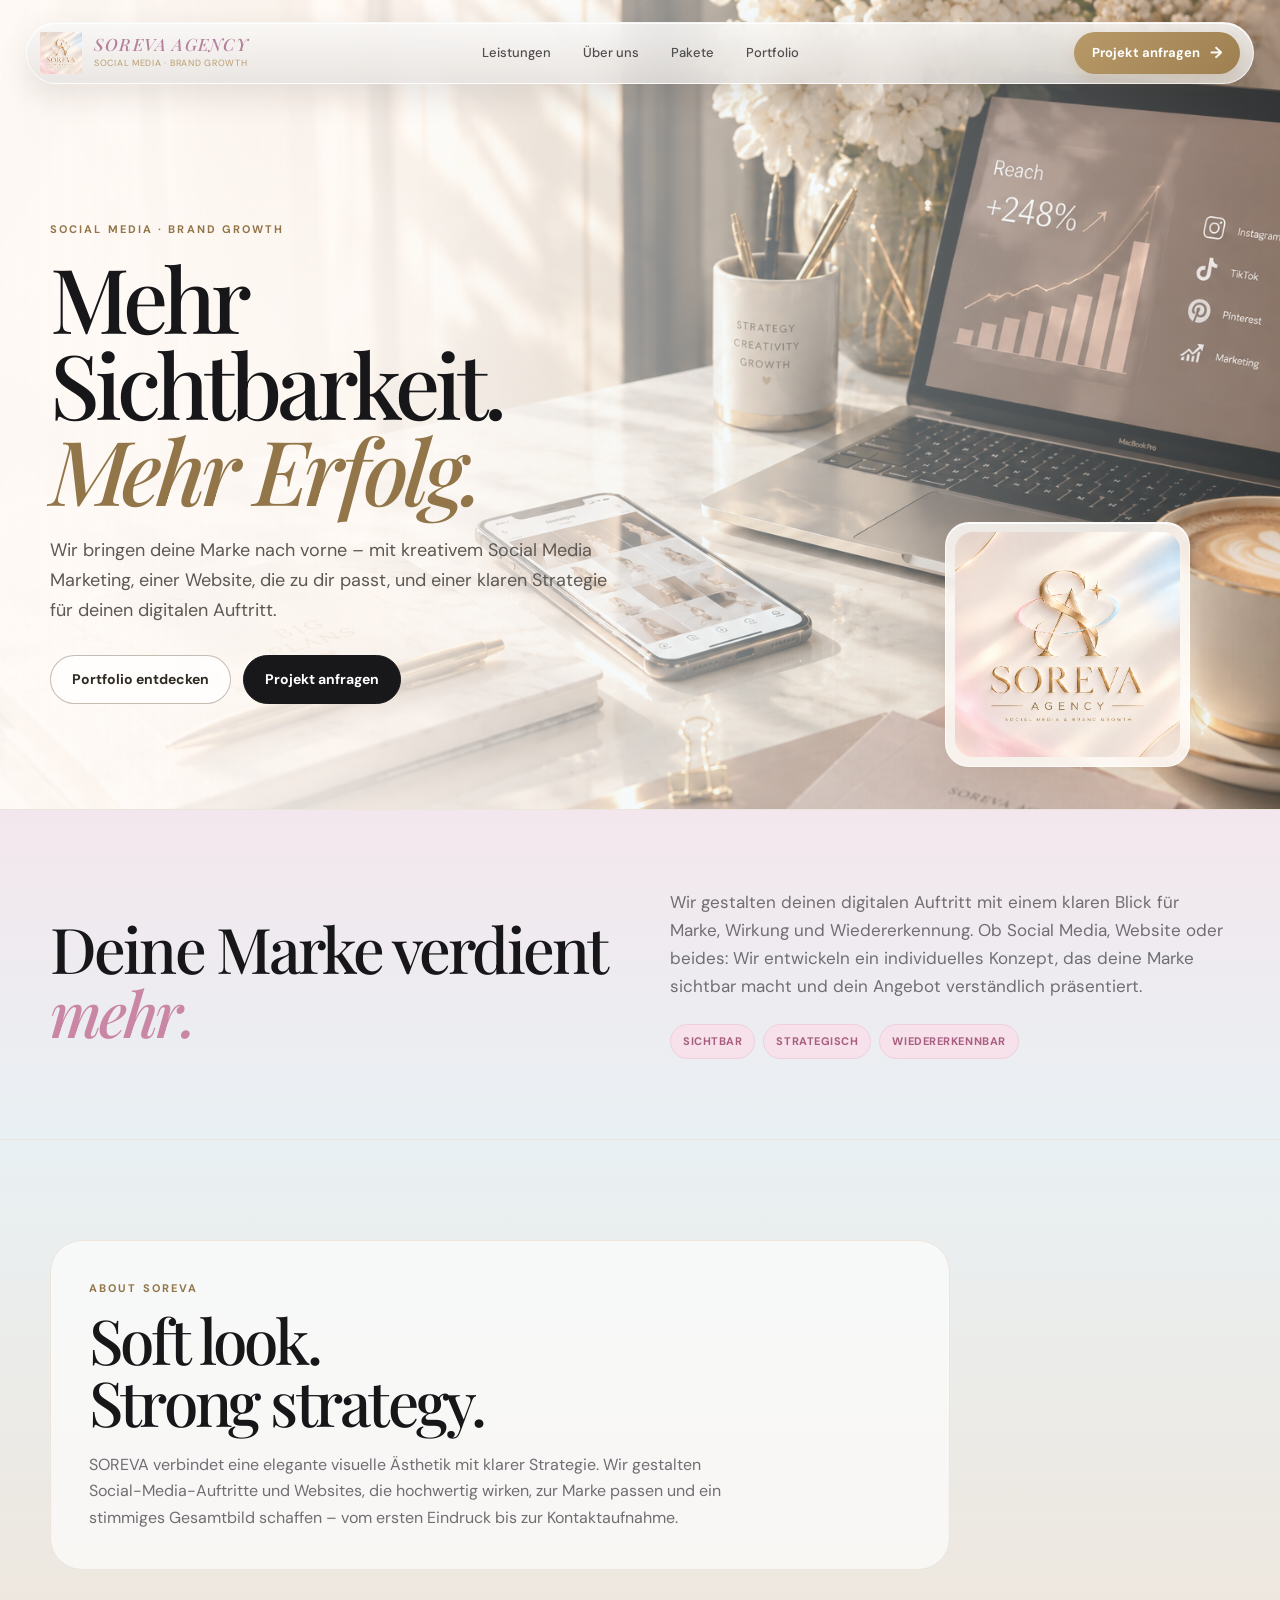
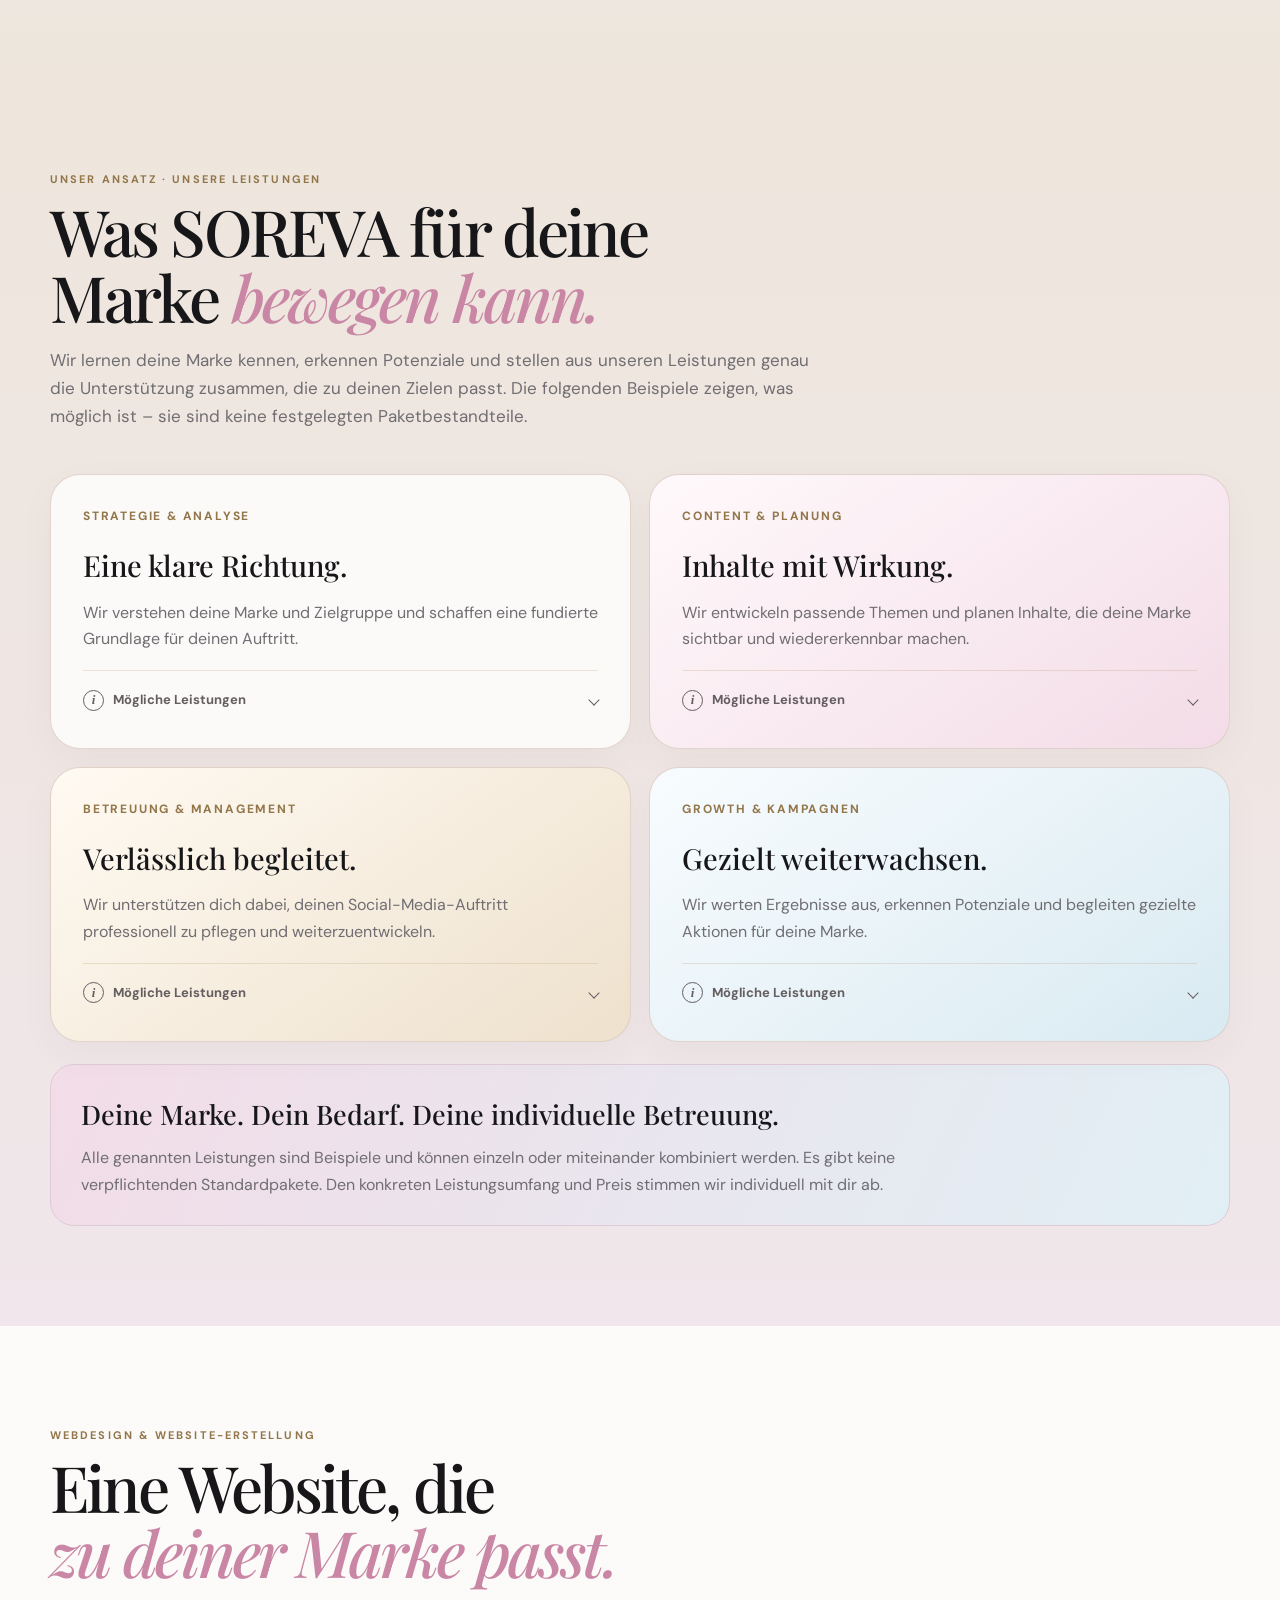
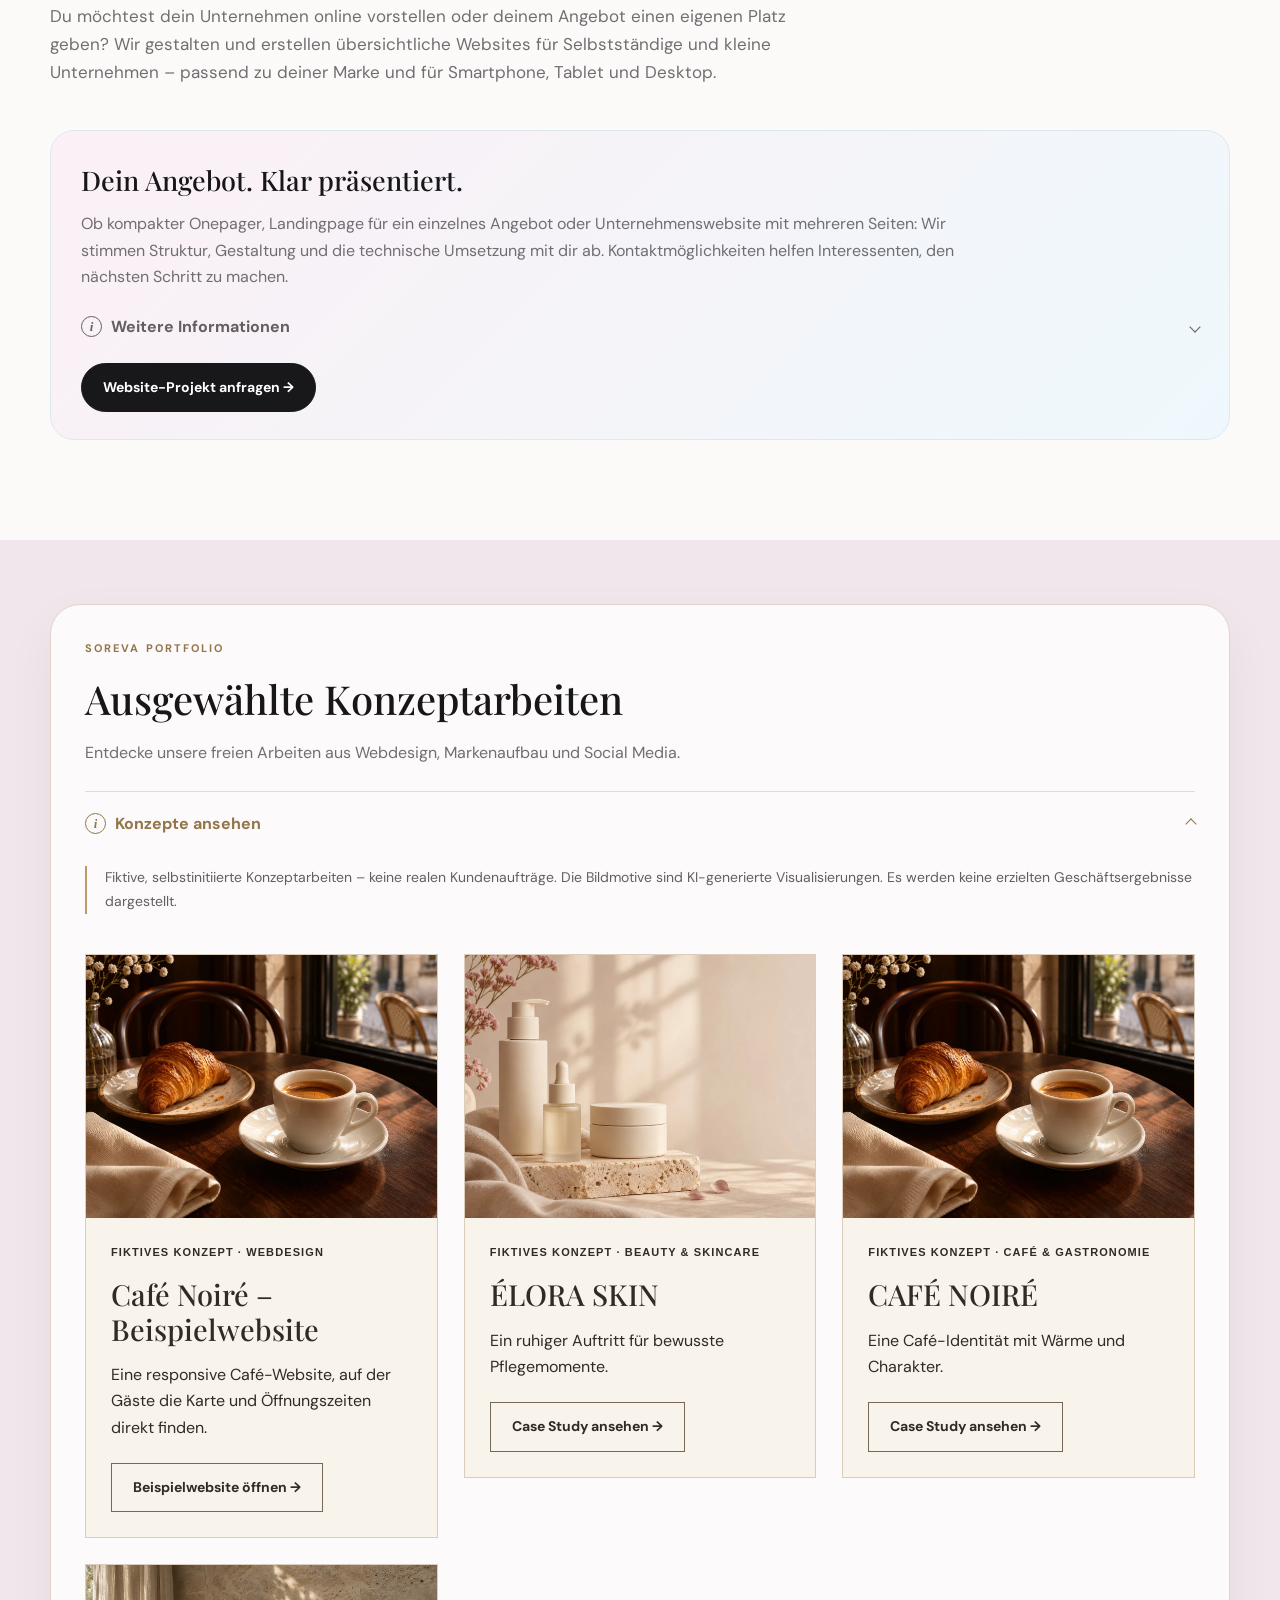
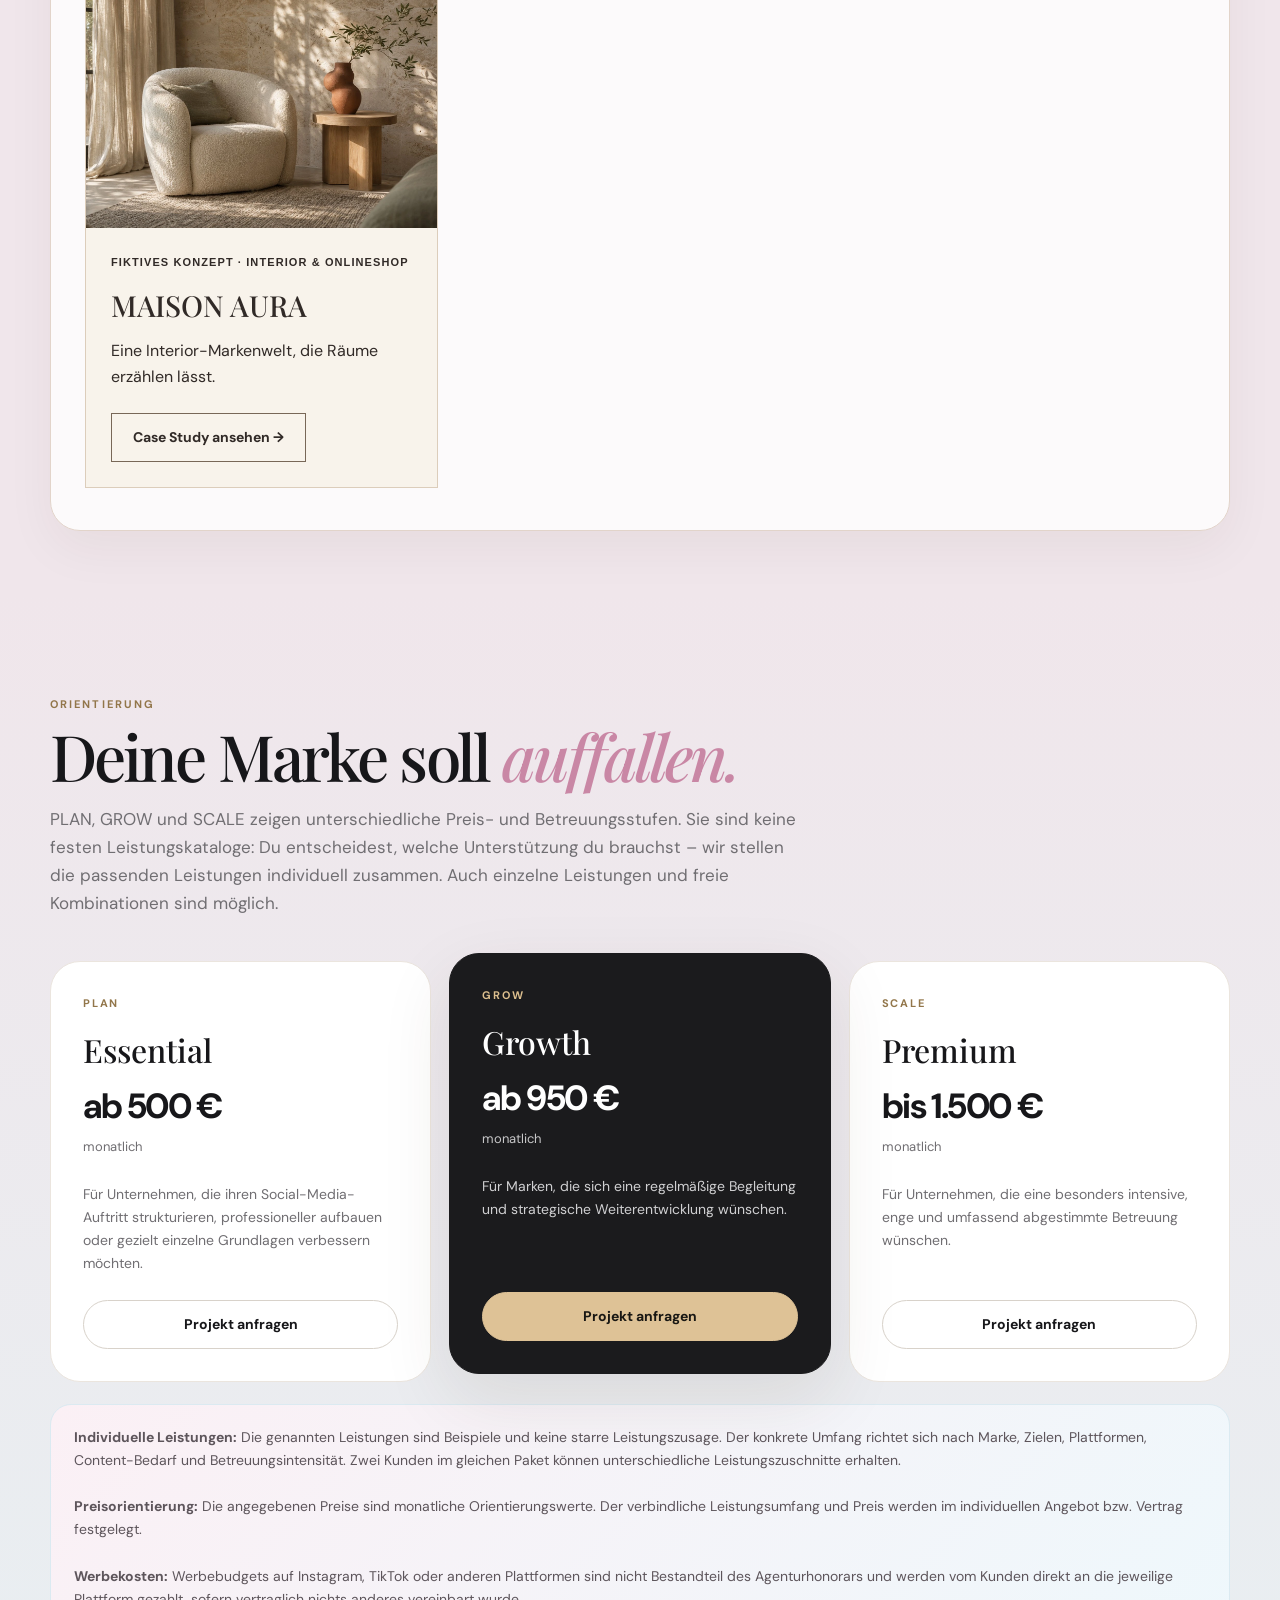
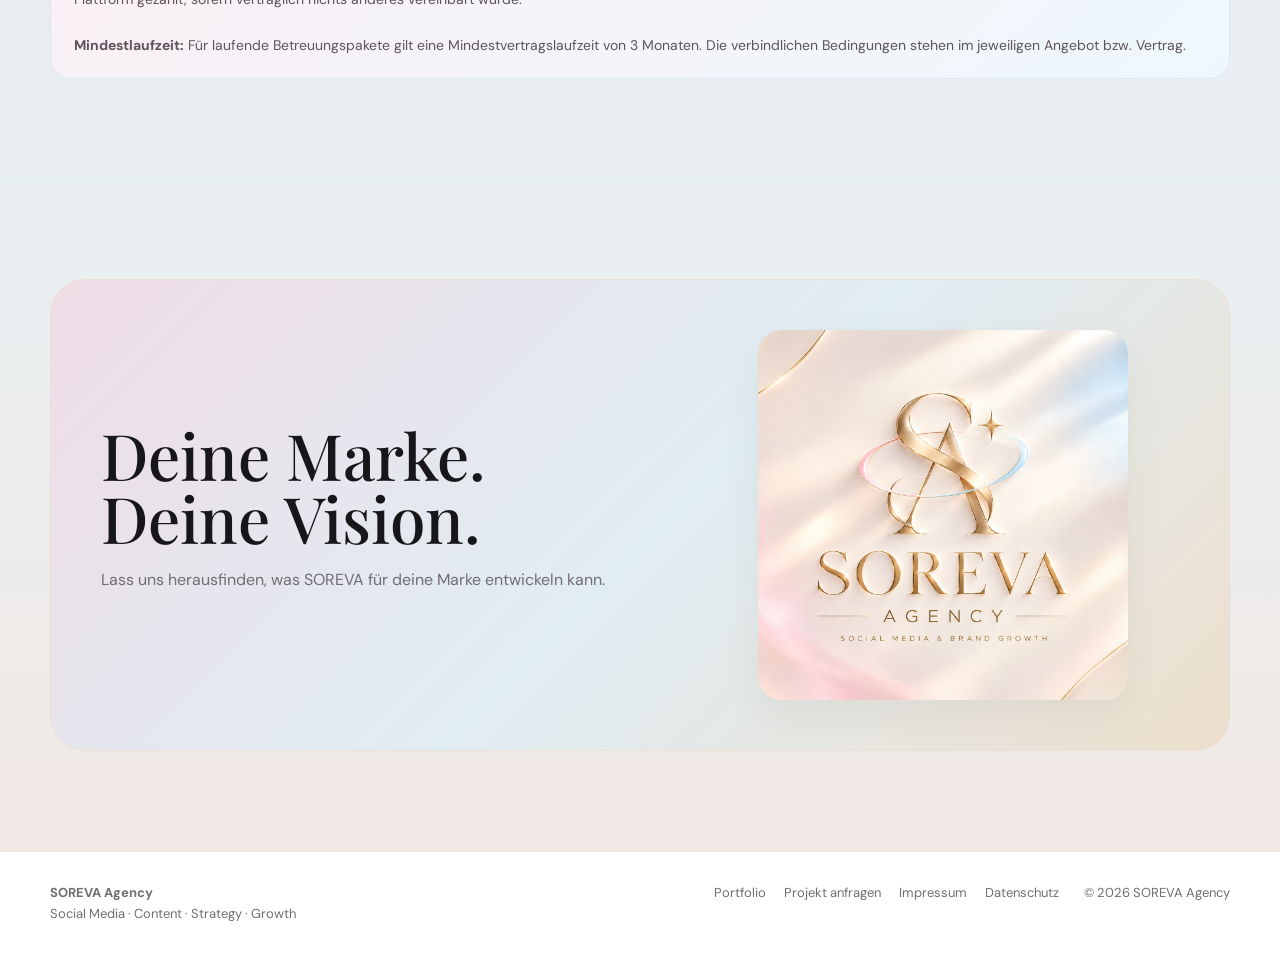
==== index.html @ 5422c232 "Webdesign-Beispiel im Soreva-Portfolio verlinken" ====
<!DOCTYPE html>
<html lang="de">
<head>
    <meta charset="UTF-8">
    <meta name="viewport" content="width=device-width, initial-scale=1.0">

    
<title>SOREVA Agency | Social Media & Webdesign</title>


    
<meta name="description" content="SOREVA Agency unterstützt dich mit Social Media Marketing, Markenaufbau und individuellen Websites. Frage dein Projekt unverbindlich an.">


    <link rel="preconnect" href="https://fonts.googleapis.com">
    <link rel="preconnect" href="https://fonts.gstatic.com" crossorigin>

    <link
        href="https://fonts.googleapis.com/css2?family=DM+Sans:wght@400;500;600;700&family=Playfair+Display:ital,wght@0,500;0,600;1,500&display=swap"
        rel="stylesheet"
    >

    <link rel="stylesheet" href="style.css?v=20261116-brand-stack">
    <link rel="stylesheet" href="portfolio.css">
    <link rel="canonical" href="https://soreva-agency.github.io/sorevaagency-website/">
    <meta property="og:type" content="website">
    <meta property="og:locale" content="de_DE">
    <meta property="og:site_name" content="SOREVA Agency">
    <meta property="og:title" content="SOREVA Agency | Social Media &amp; Webdesign">
    <meta property="og:description" content="SOREVA Agency unterstützt dich mit Social Media Marketing, Markenaufbau und individuellen Websites. Frage dein Projekt unverbindlich an.">
    <meta property="og:url" content="https://soreva-agency.github.io/sorevaagency-website/">
    <meta property="og:image" content="https://soreva-agency.github.io/sorevaagency-website/assets/soreva-logo.png">
    <meta property="og:image:alt" content="SOREVA Agency Logo">
    <script type="application/ld+json">
    {
  "@context": "https://schema.org",
  "@type": "Organization",
  "@id": "https://soreva-agency.github.io/sorevaagency-website/#organization",
  "name": "SOREVA Agency",
  "url": "https://soreva-agency.github.io/sorevaagency-website/",
  "logo": "https://soreva-agency.github.io/sorevaagency-website/assets/soreva-logo.png"
}
    </script>
</head>

<body>

<header class="navbar">
    <div class="container nav-shell">
        <a href="index.html" class="brand" aria-label="SOREVA Agency Startseite">
            <img
                src="assets/soreva-logo.png"
                alt="SOREVA Logo"
                class="brand-logo"
            >
            <span class="brand-copy">
                <span class="brand-name">SOREVA AGENCY</span>
                <span class="brand-tagline">SOCIAL MEDIA · BRAND GROWTH</span>
            </span>
        </a>

        <nav class="nav-links" aria-label="Hauptnavigation">
            <a href="index.html#leistungen">Leistungen</a>
            <a href="index.html#ueber-uns">Über uns</a>
            <a href="index.html#pakete">Pakete</a>
            <a href="index.html#portfolio">Portfolio</a>
            <a href="anfrage.html" class="nav-request">Projekt anfragen</a>
        </nav>

        <a href="anfrage.html" class="nav-cta">Projekt anfragen <span>→</span></a>
    </div>
</header>


<main>

    <!-- HERO -->
    <section class="hero hero-image">

        <div class="hero-image-layer"></div>
        <div class="hero-overlay"></div>

        <div class="container hero-grid">

            <div class="hero-content">

                <div class="eyebrow">
                    SOCIAL MEDIA · BRAND GROWTH
                </div>

                <h1>
                    Mehr Sichtbarkeit.
                    <em>Mehr Erfolg.</em>
                </h1>

                <p class="hero-text">
                    Wir bringen deine Marke nach vorne – mit kreativem Social Media Marketing,
                    einer Website, die zu dir passt, und einer klaren Strategie
                    für deinen digitalen Auftritt.
                </p>

                <div class="hero-buttons">


                    <a href="#portfolio" class="button button-light">
                        Portfolio entdecken
                    </a>

                    <a href="anfrage.html" class="button button-dark">
                        Projekt anfragen
                    </a>

                </div>

            </div>

        </div>

        <div class="hero-logo-panel">
            <img
                src="assets/soreva-logo.png"
                alt="SOREVA Agency Logo"
            >
        </div>

    </section>


    <!-- INTRO -->
    <section class="section intro-section">

        <div class="container intro-grid">

            <div>
                <h2>
                    Deine Marke verdient
                    <span class="rose-word">mehr.</span>
                </h2>
            </div>

            <div>
                <p class="lead">
                    Wir gestalten deinen digitalen Auftritt mit einem klaren Blick für Marke,
                    Wirkung und Wiedererkennung. Ob Social Media, Website oder beides:
                    Wir entwickeln ein individuelles Konzept, das deine Marke sichtbar macht
                    und dein Angebot verständlich präsentiert.
                </p>

                <div class="rose-highlight-row">
                    <span>sichtbar</span>
                    <span>strategisch</span>
                    <span>wiedererkennbar</span>
                </div>

            </div>

        </div>

    </section>


    <!-- ABOUT -->
    <section class="about-section" id="ueber-uns">
        <div class="container">
            <div class="about-box about-main about-single">
                <div class="eyebrow">ABOUT SOREVA</div>
                <h2>Soft look.<br>Strong strategy.</h2>
                <p>
                    SOREVA verbindet eine elegante visuelle Ästhetik mit klarer Strategie.
                    Wir gestalten Social-Media-Auftritte und Websites, die hochwertig wirken,
                    zur Marke passen und ein stimmiges Gesamtbild schaffen –
                    vom ersten Eindruck bis zur Kontaktaufnahme.
                </p>
            </div>
        </div>
    </section>


    <!-- LEISTUNGEN & UNSER ANSATZ -->
    <section class="section" id="leistungen">
        <div class="container">
            <div class="section-heading">
                <div class="eyebrow">UNSER ANSATZ · UNSERE LEISTUNGEN</div>
                <h2>Was SOREVA für deine Marke <span class="rose-word">bewegen kann.</span></h2>
                <p>
                    Wir lernen deine Marke kennen, erkennen Potenziale und stellen aus
                    unseren Leistungen genau die Unterstützung zusammen, die zu deinen
                    Zielen passt. Die folgenden Beispiele zeigen, was möglich ist –
                    sie sind keine festgelegten Paketbestandteile.
                </p>
            </div>

            <div class="service-grid service-combined-grid">
                <article class="service-card">
                    <div class="service-number">STRATEGIE &amp; ANALYSE</div>
                    <h3>Eine klare Richtung.</h3>
                    <p>Wir verstehen deine Marke und Zielgruppe und schaffen eine fundierte Grundlage für deinen Auftritt.</p>
                    <details class="service-examples-dropdown">
                        <summary><span class="service-info-icon" aria-hidden="true">i</span><strong>Mögliche Leistungen</strong><span class="service-dropdown-chevron" aria-hidden="true"></span></summary>
                        <div class="service-examples-content">Social-Media-Strategie, Zielgruppenanalyse, Markenpositionierung, Content-Säulen und Wachstumsstrategie.</div>
                    </details>
                </article>

                <article class="service-card service-card-pink">
                    <div class="service-number">CONTENT &amp; PLANUNG</div>
                    <h3>Inhalte mit Wirkung.</h3>
                    <p>Wir entwickeln passende Themen und planen Inhalte, die deine Marke sichtbar und wiedererkennbar machen.</p>
                    <details class="service-examples-dropdown">
                        <summary><span class="service-info-icon" aria-hidden="true">i</span><strong>Mögliche Leistungen</strong><span class="service-dropdown-chevron" aria-hidden="true"></span></summary>
                        <div class="service-examples-content">Content-Ideen, Redaktionsplanung, Reels, Carousels, Captions, Story-Konzepte und Content-Erstellung.</div>
                    </details>
                </article>

                <article class="service-card service-card-beige">
                    <div class="service-number">BETREUUNG &amp; MANAGEMENT</div>
                    <h3>Verlässlich begleitet.</h3>
                    <p>Wir unterstützen dich dabei, deinen Social-Media-Auftritt professionell zu pflegen und weiterzuentwickeln.</p>
                    <details class="service-examples-dropdown">
                        <summary><span class="service-info-icon" aria-hidden="true">i</span><strong>Mögliche Leistungen</strong><span class="service-dropdown-chevron" aria-hidden="true"></span></summary>
                        <div class="service-examples-content">Profiloptimierung, Bio &amp; Positionierung, Community-Management, Social-Media-Betreuung und Beratung.</div>
                    </details>
                </article>

                <article class="service-card service-card-blue">
                    <div class="service-number">GROWTH &amp; KAMPAGNEN</div>
                    <h3>Gezielt weiterwachsen.</h3>
                    <p>Wir werten Ergebnisse aus, erkennen Potenziale und begleiten gezielte Aktionen für deine Marke.</p>
                    <details class="service-examples-dropdown">
                        <summary><span class="service-info-icon" aria-hidden="true">i</span><strong>Mögliche Leistungen</strong><span class="service-dropdown-chevron" aria-hidden="true"></span></summary>
                        <div class="service-examples-content">Performance-Auswertung, Content-Optimierung, Growth-Maßnahmen, Kampagnenplanung und Launchbegleitung.</div>
                    </details>
                </article>
            </div>

            <div class="service-individual-note">
                <h3>Deine Marke. Dein Bedarf. Deine individuelle Betreuung.</h3>
                <p>
                    Alle genannten Leistungen sind Beispiele und können einzeln oder
                    miteinander kombiniert werden. Es gibt keine verpflichtenden
                    Standardpakete. Den konkreten Leistungsumfang und Preis stimmen
                    wir individuell mit dir ab.
                </p>
            </div>
        </div>
    </section>



    <!-- WEBDESIGN -->
    <section class="section" id="webdesign" aria-labelledby="webdesign-title">
        <div class="container">
            <div class="section-heading">
                <div class="eyebrow">WEBDESIGN &amp; WEBSITE-ERSTELLUNG</div>
                <h2 id="webdesign-title">Eine Website, die <span class="rose-word">zu deiner Marke passt.</span></h2>
                <p>Du möchtest dein Unternehmen online vorstellen oder deinem Angebot einen eigenen Platz geben? Wir gestalten und erstellen übersichtliche Websites für Selbstständige und kleine Unternehmen – passend zu deiner Marke und für Smartphone, Tablet und Desktop.</p>
            </div>
            <div class="service-individual-note">
                <h3>Dein Angebot. Klar präsentiert.</h3>
                <p>Ob kompakter Onepager, Landingpage für ein einzelnes Angebot oder Unternehmenswebsite mit mehreren Seiten: Wir stimmen Struktur, Gestaltung und die technische Umsetzung mit dir ab. Kontaktmöglichkeiten helfen Interessenten, den nächsten Schritt zu machen.</p>
                <details class="service-examples-dropdown webdesign-details">
                    <summary><span class="service-info-icon" aria-hidden="true">i</span><strong>Weitere Informationen</strong><span class="service-dropdown-chevron" aria-hidden="true"></span></summary>
                    <div class="service-examples-content">
                        <p>Die Website-Erstellung ist ein eigenständiges Projekt und wird separat von unseren monatlichen Social-Media-Paketen angeboten. Umfang, Preis und Zeitplan vereinbaren wir nach einem Gespräch über dein Vorhaben.</p>
                        <p>Texte, Bilder, Domain, Hosting und spätere Pflege klären wir vorab gemeinsam. Welche Leistungen und laufenden Kosten dazugehören, steht transparent im individuellen Angebot.</p>
                    </div>
                </details>
                <a href="anfrage.html#contactForm" class="button button-dark">Website-Projekt anfragen →</a>
            </div>
        </div>
    </section>

<!-- SOREVA PORTFOLIO: self-initiated fictional concept studies -->
    <section id="portfolio" aria-labelledby="portfolio-title"><div class="container"><div class="pf-collection"><div class="eyebrow">SOREVA PORTFOLIO</div><h2 id="portfolio-title">Ausgewählte Konzeptarbeiten</h2><p class="pf-collection-intro">Entdecke unsere freien Arbeiten aus Webdesign, Markenaufbau und Social Media.</p><details class="service-examples-dropdown pf-collection-details" open><summary><span class="service-info-icon" aria-hidden="true">i</span><strong>Konzepte ansehen</strong><span class="service-dropdown-chevron" aria-hidden="true"></span></summary><div class="pf-collection-content"><p class="pf-note">Fiktive, selbstinitiierte Konzeptarbeiten – keine realen Kundenaufträge. Die Bildmotive sind KI-generierte Visualisierungen. Es werden keine erzielten Geschäftsergebnisse dargestellt.</p><div class="pf-grid"><article class="pf-card">
                    <a class="pf-card-image" href="portfolio/cafe-webdesign.html" aria-label="Beispielwebsite Café Noiré öffnen">
                        <img src="assets/portfolio/cafe-hero.webp" width="1536" height="1024" loading="lazy" alt="KI-generierte Bildwelt des fiktiven Café Noiré">
                    </a>
                    <div class="pf-card-copy">
                        <span class="pf-label">Fiktives Konzept · Webdesign</span>
                        <h3>Café Noiré – Beispielwebsite</h3>
                        <p>Eine responsive Café-Website, auf der Gäste die Karte und Öffnungszeiten direkt finden.</p>
                        <a href="portfolio/cafe-webdesign.html" class="button">Beispielwebsite öffnen →</a>
                    </div>
                </article><article class="pf-card"><a class="pf-card-image" href="portfolio/elora.html" aria-label="Case Study ÉLORA SKIN ansehen"><img src="assets/portfolio/elora-hero.webp" width="1536" height="1024" loading="lazy" alt="KI-generierte Bildwelt für das fiktive Konzept ÉLORA SKIN"></a><div class="pf-card-copy"><span class="pf-label">Fiktives Konzept · Beauty &amp; Skincare</span><h3>ÉLORA SKIN</h3><p>Ein ruhiger Auftritt für bewusste Pflegemomente.</p><a href="portfolio/elora.html" class="button">Case Study ansehen →</a></div></article><article class="pf-card"><a class="pf-card-image" href="portfolio/cafe.html" aria-label="Case Study CAFÉ NOIRÉ ansehen"><img src="assets/portfolio/cafe-hero.webp" width="1536" height="1024" loading="lazy" alt="KI-generierte Bildwelt für das fiktive Konzept CAFÉ NOIRÉ"></a><div class="pf-card-copy"><span class="pf-label">Fiktives Konzept · Café &amp; Gastronomie</span><h3>CAFÉ NOIRÉ</h3><p>Eine Café-Identität mit Wärme und Charakter.</p><a href="portfolio/cafe.html" class="button">Case Study ansehen →</a></div></article><article class="pf-card"><a class="pf-card-image" href="portfolio/maison.html" aria-label="Case Study MAISON AURA ansehen"><img src="assets/portfolio/maison-hero.webp" width="1536" height="1024" loading="lazy" alt="KI-generierte Bildwelt für das fiktive Konzept MAISON AURA"></a><div class="pf-card-copy"><span class="pf-label">Fiktives Konzept · Interior &amp; Onlineshop</span><h3>MAISON AURA</h3><p>Eine Interior-Markenwelt, die Räume erzählen lässt.</p><a href="portfolio/maison.html" class="button">Case Study ansehen →</a></div></article></div></div></details></div></div></section>

    <!-- PAKETE -->
    <section class="section" id="pakete">

        <div class="container">

            <div class="section-heading">

                <div class="eyebrow">
                    ORIENTIERUNG
                </div>

                <h2>
                    Deine Marke soll
                    <span class="rose-word">auffallen.</span>
                </h2>

                <p>
                    PLAN, GROW und SCALE zeigen unterschiedliche Preis- und
                    Betreuungsstufen. Sie sind keine festen Leistungskataloge:
                    Du entscheidest, welche Unterstützung du brauchst – wir
                    stellen die passenden Leistungen individuell zusammen.
                    Auch einzelne Leistungen und freie Kombinationen sind möglich.
                </p>

            </div>


            <div class="package-grid">

                <article class="package-card">

                    <div class="package-label">
                        PLAN
                    </div>

                    <h3>
                        Essential
                    </h3>

                    <div class="price">
                        ab 500 €
                    </div>

                    <div class="price-info">
                        monatlich
                    </div>

                    <p>
                        Für Unternehmen, die ihren Social-Media-Auftritt
                        strukturieren, professioneller aufbauen oder gezielt
                        einzelne Grundlagen verbessern möchten.
                    </p>

                    <a href="anfrage.html?paket=Essential" class="button button-outline">Projekt anfragen</a>

                </article>


                <article class="package-card package-featured">

                    <div class="package-label">
                        GROW
                    </div>

                    <h3>
                        Growth
                    </h3>

                    <div class="price">
                        ab 950 €
                    </div>

                    <div class="price-info">
                        monatlich
                    </div>

                    <p>
                        Für Marken, die sich eine regelmäßige Begleitung
                        und strategische Weiterentwicklung wünschen.
                    </p>

                    <a href="anfrage.html?paket=Growth" class="button button-gold">Projekt anfragen</a>

                </article>


                <article class="package-card">

                    <div class="package-label">
                        SCALE
                    </div>

                    <h3>
                        Premium
                    </h3>

                    <div class="price">
                        bis 1.500 €
                    </div>

                    <div class="price-info">
                        monatlich
                    </div>

                    <p>
                        Für Unternehmen, die eine besonders intensive,
                        enge und umfassend abgestimmte Betreuung wünschen.
                    </p>

                    <a href="anfrage.html?paket=Premium" class="button button-outline">Projekt anfragen</a>

                </article>

            </div>


            <div class="important-info">

                <strong>Individuelle Leistungen:</strong>

                Die genannten Leistungen sind Beispiele und keine starre
                Leistungszusage. Der konkrete Umfang richtet sich nach Marke,
                Zielen, Plattformen, Content-Bedarf und Betreuungsintensität.
                Zwei Kunden im gleichen Paket können unterschiedliche
                Leistungszuschnitte erhalten.

                <br><br>

                <strong>Preisorientierung:</strong>

                Die angegebenen Preise sind monatliche Orientierungswerte.
                Der verbindliche Leistungsumfang und Preis werden im
                individuellen Angebot bzw. Vertrag festgelegt.

                <br><br>

                <strong>Werbekosten:</strong>

                Werbebudgets auf Instagram, TikTok oder anderen Plattformen
                sind nicht Bestandteil des Agenturhonorars und werden vom
                Kunden direkt an die jeweilige Plattform gezahlt, sofern
                vertraglich nichts anderes vereinbart wurde.

                <br><br>

                <strong>Mindestlaufzeit:</strong>

                Für laufende Betreuungspakete gilt eine Mindestvertragslaufzeit
                von 3 Monaten. Die verbindlichen Bedingungen stehen im
                jeweiligen Angebot bzw. Vertrag.

            </div>

        </div>

    </section>


    <!-- CTA -->
    <section class="cta-section" id="kontakt">

        <div class="container">

            <div class="cta-card">

                <div>

                    <h2>
                        Deine Marke.
                        <br>
                        Deine Vision.
                    </h2>

                    <p>
                        Lass uns herausfinden, was SOREVA für
                        deine Marke entwickeln kann.
                    </p>



                </div>


                <div class="cta-logo">

                    <img
                        src="assets/soreva-logo.png"
                        alt="SOREVA Agency Logo"
                    >

                </div>

            </div>

        </div>

    </section>

</main>


<footer class="footer">

    <div class="container footer-inner">

        <div>

            <strong>SOREVA Agency</strong>

            <br>

            Social Media · Content · Strategy · Growth

        </div>


        <div class="footer-nav">
            <a href="index.html#portfolio">Portfolio</a>

            <a href="anfrage.html">Projekt anfragen</a>

            <a href="impressum.html">
                Impressum
            </a>

            <a href="datenschutz.html">
                Datenschutz
            </a>

        </div>


        <div>
            © <span id="year"></span> SOREVA Agency
        </div>

    </div>

</footer>


<script src="script.js?v=20261107-web3forms"></script>

</body>
</html>
---- style.css ----
:root {
    --white: #ffffff;
    --ivory: #fbfaf8;
    --ink: #17171a;
    --gray: #706e72;

    --gold: #b99b6a;
    --gold-dark: #92764a;

    --champagne: #eee1ce;

    --pink: #f4dce8;
    --pink-light: #fbf0f5;

    --blue: #dbeaf2;

    --line: #ebe5de;

    --shadow:
        0 25px 70px rgba(67, 47, 26, 0.10);
}


* {
    box-sizing: border-box;
    margin: 0;
    padding: 0;
}


html {
    scroll-behavior: smooth;
}


body {
    min-height: 100vh;

    background:
        linear-gradient(
            180deg,
            #ffffff 0%,
            #fbfaf8 48%,
            #ffffff 100%
        );

    color: var(--ink);

    font-family:
        "DM Sans",
        Arial,
        sans-serif;

    line-height: 1.65;
}


a {
    text-decoration: none;
    color: inherit;
}


.container {
    width: min(
        1180px,
        calc(100% - 36px)
    );

    margin-inline: auto;
}


/* -------------------------
   NAV
------------------------- */

.navbar {
    position: sticky;
    top: 0;
    z-index: 50;

    background:
        rgba(255, 255, 255, 0.90);

    backdrop-filter: blur(16px);

    border-bottom:
        1px solid rgba(235, 229, 222, 0.85);
}


.nav-inner {
    min-height: 82px;

    display: flex;

    align-items: center;

    justify-content: space-between;

    gap: 24px;
}


.brand {
    display: inline-flex;
    align-items: center;
}


.brand-logo {
    width: 150px;
    height: 62px;

    display: block;

    object-fit: contain;
    object-position: center;
}


.nav-links {
    display: flex;

    align-items: center;

    gap: 28px;

    font-size: 14px;
}


.nav-links a {
    transition: .2s ease;
}


.nav-links a:hover {
    color: var(--gold-dark);
}


/* -------------------------
   BUTTONS
------------------------- */

.button {
    display: inline-flex;

    align-items: center;
    justify-content: center;

    min-height: 46px;

    padding:
        12px 21px;

    border-radius: 999px;

    border: 1px solid transparent;

    font-size: 14px;

    font-weight: 700;

    cursor: pointer;

    transition:
        transform .2s ease,
        box-shadow .2s ease,
        background .2s ease;
}


.button:hover {
    transform: translateY(-2px);
}


.button-dark {
    color: white;

    background: #18181a;

    border-color: #18181a;
}


.button-dark:hover {
    box-shadow:
        0 12px 28px rgba(0, 0, 0, .13);
}


.button-outline {
    background:
        rgba(255, 255, 255, .82);

    border-color:
        #d8d2ca;
}


.button-gold {
    color: #191713;

    background: #dec296;

    border-color: #dec296;
}


/* -------------------------
   TYPOGRAPHY
------------------------- */

.eyebrow {
    font-size: 11px;

    letter-spacing: .19em;

    text-transform: uppercase;

    color: var(--gold-dark);

    font-weight: 700;
}


h1,
h2,
h3 {
    font-family:
        "Playfair Display",
        Georgia,
        serif;

    font-weight: 500;
}


.text-link {
    display: inline-flex;

    align-items: center;

    gap: 8px;

    margin-top: 20px;

    color: var(--gold-dark);

    font-weight: 700;
}


.text-link span {
    transition: transform .2s ease;
}


.text-link:hover span {
    transform: translateX(5px);
}


/* -------------------------
   HERO
------------------------- */

.hero {
    position: relative;

    overflow: hidden;

    min-height: 720px;

    padding:
        90px 0
        85px;
}


.hero-grid {
    position: relative;

    z-index: 2;

    display: grid;

    grid-template-columns:
        1fr 1fr;

    gap: 55px;

    align-items: center;
}


.hero-content {
    padding-top: 10px;
}


.hero h1 {
    max-width: 780px;

    margin:
        16px 0
        24px;

    font-size:
        clamp(54px, 7vw, 91px);

    line-height: .96;

    letter-spacing:
        -.055em;
}


.hero h1 em {
    display: block;

    color:
        var(--gold-dark);

    font-style: italic;
}


.hero-text {
    max-width: 620px;

    color: var(--gray);

    font-size: 18px;
}


.hero-buttons {
    display: flex;

    flex-wrap: wrap;

    gap: 12px;

    margin-top: 30px;
}


.hero-mini {
    display: flex;

    flex-wrap: wrap;

    gap: 20px;

    margin-top: 28px;

    color: #7a746b;

    font-size: 13px;
}


.hero-mini div {
    display: flex;

    align-items: center;

    gap: 8px;
}


.hero-mini span {
    color: var(--gold);
}


/* -------------------------
   HERO VISUAL
------------------------- */

.hero-visual {
    position: relative;

    width:
        min(510px, 94vw);

    aspect-ratio:
        1 / 1;

    margin-inline: auto;

    border-radius: 50%;

    overflow: hidden;

    background:
        radial-gradient(
            circle at 30% 27%,
            rgba(255, 255, 255, .98),
            transparent 23%
        ),
        radial-gradient(
            circle at 72% 71%,
            rgba(244, 214, 228, .80),
            transparent 34%
        ),
        radial-gradient(
            circle at 45% 52%,
            rgba(239, 225, 209, .90),
            transparent 52%
        ),
        linear-gradient(
            145deg,
            #fffdfb,
            #f7eee9 55%,
            #eee1df
        );

    box-shadow:
        inset
            0 0 0 1px
            rgba(255, 255, 255, .95),
        0 35px 90px
            rgba(85, 61, 38, .13);
}


.hero-visual::before {
    content: "";

    position: absolute;

    inset: 7%;

    border:
        1px solid
        rgba(185, 155, 106, .29);

    border-radius: 50%;
}


.hero-visual::after {
    content: "";

    position: absolute;

    inset: 16%;

    border:
        1px solid
        rgba(255, 255, 255, .94);

    border-radius: 50%;
}


.hero-decor {
    position: absolute;

    border-radius: 50%;

    filter:
        blur(2px);

    pointer-events: none;
}


.decor-top {
    width: 500px;
    height: 500px;

    right: -200px;
    top: -210px;

    background:
        radial-gradient(
            circle,
            rgba(242, 215, 229, .65),
            transparent 69%
        );
}


.decor-bottom {
    width: 420px;
    height: 420px;

    left: -190px;
    bottom: -230px;

    background:
        radial-gradient(
            circle,
            rgba(220, 236, 244, .60),
            transparent 69%
        );
}


.visual-orbit {
    position: absolute;

    left: 50%;
    top: 50%;

    border-radius: 50%;

    transform-origin: center;
}


.orbit-gold {
    width: 73%;
    height: 29%;

    transform:
        translate(-50%, -50%)
        rotate(21deg);

    border:
        2px solid
        rgba(185, 155, 106, .88);
}


.orbit-pink {
    width: 73%;
    height: 29%;

    transform:
        translate(-50%, -50%)
        rotate(-23deg);

    border:
        2px solid
        rgba(244, 184, 214, .85);
}


.orbit-blue {
    width: 63%;
    height: 25%;

    transform:
        translate(-50%, -50%)
        rotate(67deg);

    border:
        2px solid
        rgba(179, 218, 240, .88);
}


.visual-glow {
    position: absolute;

    border-radius: 50%;
}


.glow-pink {
    width: 240px;
    height: 240px;

    left: -15px;
    top: 10px;

    background:
        radial-gradient(
            circle,
            rgba(247, 203, 222, .62),
            transparent 70%
        );
}


.glow-blue {
    width: 280px;
    height: 280px;

    right: -25px;
    bottom: -5px;

    background:
        radial-gradient(
            circle,
            rgba(205, 227, 241, .70),
            transparent 71%
        );
}


.visual-monogram {
    position: absolute;

    inset: 0;

    display: flex;

    align-items: center;

    justify-content: center;

    font-family:
        "Playfair Display",
        serif;

    font-size:
        clamp(100px, 13vw, 155px);

    color:
        #ad8d5c;

    text-shadow:
        1px 1px 0 #faecd7,
        0 12px 30px
            rgba(111, 82, 45, .17);
}


.visual-monogram span:first-child {
    z-index: 2;

    transform:
        translate(19px, -18px)
        rotate(-6deg);
}


.visual-monogram span:last-child {
    transform:
        translate(-17px, 24px)
        rotate(7deg);

    color:
        #d0ad73;
}


.spark {
    position: absolute;

    color:
        #a98249;

    text-shadow:
        0 4px 16px
            rgba(133, 98, 48, .18);
}


.spark-1 {
    top: 23%;
    right: 21%;

    font-size: 33px;
}


.spark-2 {
    left: 21%;
    bottom: 24%;

    font-size: 20px;
}


.spark-3 {
    left: 14%;
    top: 42%;

    font-size: 17px;
}


.visual-caption {
    position: absolute;

    left: 50%;
    bottom: 12%;

    transform:
        translateX(-50%);

    width: 84%;

    text-align: center;

    color:
        #906f40;
}


.visual-caption span {
    display: block;

    font-family:
        "Playfair Display",
        serif;

    font-size: 23px;

    letter-spacing:
        .23em;
}


.visual-caption small {
    display: block;

    margin-top: 4px;

    font-size: 8px;

    letter-spacing:
        .22em;

    color:
        #9d8768;
}


/* -------------------------
   SECTIONS
------------------------- */

.section {
    padding:
        100px 0;
}


.intro-section {
    padding-top: 78px;
    padding-bottom: 78px;

    border-top:
        1px solid var(--line);

    border-bottom:
        1px solid var(--line);
}


.intro-grid {
    display: grid;

    grid-template-columns:
        1fr 1fr;

    gap: 60px;

    align-items: center;
}


.intro-grid h2 {
    max-width: 650px;

    margin-top: 11px;

    font-size:
        clamp(40px, 5vw, 63px);

    line-height: 1.02;

    letter-spacing:
        -.045em;
}


.lead {
    color:
        var(--gray);

    font-size: 17px;
}


/* -------------------------
   SECTION HEADING
------------------------- */

.section-heading {
    max-width: 760px;

    margin-bottom: 44px;
}


.section-heading h2 {
    margin:
        10px 0
        17px;

    font-size:
        clamp(42px, 5vw, 66px);

    line-height:
        1.02;

    letter-spacing:
        -.045em;
}


.section-heading p {
    color:
        var(--gray);

    font-size: 17px;
}


/* -------------------------
   SERVICES
------------------------- */

.service-grid {
    display: grid;

    grid-template-columns:
        repeat(3, 1fr);

    gap: 18px;
}


.service-card {
    min-height: 280px;

    padding: 32px;

    border:
        1px solid var(--line);

    border-radius:
        30px;

    background:
        rgba(255, 255, 255, .90);

    box-shadow:
        0 12px 40px rgba(41, 29, 15, .035);
}


.service-card-pink {
    background:
        linear-gradient(
            145deg,
            #fff,
            #fbf0f6
        );
}


.service-card-beige {
    background:
        linear-gradient(
            145deg,
            #fff,
            #f8f2e8
        );
}


.service-number {
    color:
        var(--gold-dark);

    font-size: 12px;

    letter-spacing:
        .15em;

    font-weight: 700;
}


.service-card h3 {
    margin:
        15px 0
        10px;

    font-size: 29px;
}


.service-card p {
    color:
        var(--gray);
}


/* -------------------------
   ABOUT
------------------------- */

.about-section {
    padding:
        100px 0;

    background:
        linear-gradient(
            180deg,
            #fbfaf8,
            #f7edf3 62%,
            #fbfaf8
        );
}


.about-grid {
    display: grid;

    grid-template-columns:
        1fr 1fr;

    gap: 20px;
}


.about-box {
    padding: 38px;

    border:
        1px solid var(--line);

    border-radius:
        32px;

    background:
        rgba(255, 255, 255, .65);
}


.about-main h2 {
    margin:
        12px 0
        18px;

    font-size:
        clamp(42px, 5vw, 62px);

    line-height:
        1.01;

    letter-spacing:
        -.045em;
}


.about-box p {
    max-width: 650px;

    color:
        var(--gray);

    font-size: 16px;
}


.focus-list {
    margin-top: 23px;
}


.focus-list div {
    display: flex;

    justify-content: space-between;

    gap: 20px;

    padding:
        16px 0;

    border-bottom:
        1px solid var(--line);
}


.focus-list strong {
    color:
        var(--gold-dark);
}


/* -------------------------
   PACKAGES
------------------------- */

.package-grid {
    display: grid;

    grid-template-columns:
        repeat(3, 1fr);

    gap: 18px;
}


.package-card {
    min-height: 365px;

    display: flex;

    flex-direction: column;

    padding: 32px;

    border:
        1px solid var(--line);

    border-radius:
        30px;

    background:
        #fff;
}


.package-featured {
    color:
        #fff;

    background:
        #1b1b1d;

    border-color:
        #1b1b1d;

    box-shadow:
        var(--shadow);

    transform:
        translateY(-8px);
}


.package-label {
    color:
        var(--gold-dark);

    font-size: 11px;

    letter-spacing:
        .16em;

    font-weight: 700;
}


.package-featured .package-label {
    color:
        #ddbf8e;
}


.package-card h3 {
    margin:
        11px 0
        2px;

    font-size:
        32px;
}


.price {
    font-size:
        35px;

    font-weight: 700;

    letter-spacing:
        -.04em;
}


.price-info {
    color:
        var(--gray);

    font-size: 13px;
}


.package-featured .price-info {
    color:
        #c7c7c8;
}


.package-card p {
    margin:
        25px 0
        25px;

    color:
        var(--gray);

    font-size: 14px;
}


.package-featured p {
    color:
        #d0d0d2;
}


.package-card .button {
    margin-top: auto;
    width: 100%;
}


.important-info {
    margin-top: 22px;

    padding:
        21px 23px;

    border:
        1px solid #efdfe6;

    border-radius:
        21px;

    background:
        var(--pink-light);

    color:
        #5d555b;

    font-size: 14px;
}


/* -------------------------
   CTA
------------------------- */

.cta-section {
    padding:
        100px 0;
}


.cta-card {
    display: grid;

    grid-template-columns:
        1.1fr .9fr;

    gap: 30px;

    align-items: center;

    padding:
        50px;

    border:
        1px solid #eadfd5;

    border-radius:
        35px;

    background:
        linear-gradient(
            135deg,
            #f8eaf1,
            #f3e8d8
        );
}


.cta-card h2 {
    margin:
        11px 0
        17px;

    font-size:
        clamp(44px, 5vw, 67px);

    line-height:
        .99;
}


.cta-card p {
    max-width: 570px;

    margin-bottom: 25px;

    color:
        var(--gray);
}


.cta-logo {
    display: flex;

    justify-content: center;
}


.cta-logo img {
    width:
        min(370px, 90%);

    border-radius:
        24px;

    box-shadow:
        0 15px 40px
        rgba(67,47,26,.06);
}


/* -------------------------
   FOOTER
------------------------- */

.footer {
    border-top:
        1px solid var(--line);

    padding:
        30px 0
        45px;

    color:
        var(--gray);

    font-size: 13px;
}


.footer-inner {
    display: grid;

    grid-template-columns:
        1fr auto auto;

    gap: 25px;

    align-items: start;
}


.footer-nav {
    display: flex;

    gap: 18px;

    flex-wrap: wrap;
}


.footer-nav a:hover {
    color:
        var(--gold-dark);
}


/* -------------------------
   FORM PAGE
------------------------- */

.form-section {
    min-height:
        calc(100vh - 170px);

    padding:
        90px 0;

    background:
        radial-gradient(
            circle at 82% 13%,
            rgba(245, 220, 233, .72),
            transparent 28%
        ),
        linear-gradient(
            180deg,
            #ffffff,
            #fbfaf8
        );
}


.form-layout {
    display: grid;

    grid-template-columns:
        .86fr 1.14fr;

    gap: 55px;

    align-items: start;
}


.form-intro h1 {
    max-width: 700px;

    margin:
        15px 0
        22px;

    font-size:
        clamp(50px, 6vw, 78px);

    line-height:
        .97;

    letter-spacing:
        -.05em;
}


.form-intro h1 em {
    display: block;

    color:
        var(--gold-dark);

    font-style: italic;
}


.form-intro > p {
    max-width: 570px;

    color:
        var(--gray);

    font-size: 17px;
}


.form-note {
    max-width: 500px;

    margin-top: 30px;

    padding:
        20px;

    border:
        1px solid #efdfe6;

    border-radius:
        20px;

    background:
        var(--pink-light);

    color:
        #5d555b;

    font-size:
        14px;
}


.form-card {
    padding:
        33px;

    border:
        1px solid var(--line);

    border-radius:
        30px;

    background:
        rgba(255,255,255,.97);

    box-shadow:
        var(--shadow);
}


.form-row {
    display: grid;

    grid-template-columns:
        1fr 1fr;

    gap: 16px;
}


.field {
    margin-bottom:
        18px;
}


.field label {
    display: block;

    margin-bottom:
        7px;

    font-size:
        13px;

    font-weight: 700;
}


.field input,
.field select,
.field textarea {
    width: 100%;

    padding:
        13px
        14px;

    border:
        1px solid #ddd6ce;

    border-radius:
        14px;

    background: white;

    color:
        var(--ink);

    font:
        inherit;

    outline: none;

    transition:
        .2s ease;
}


.field textarea {
    resize:
        vertical;

    min-height:
        120px;
}


.field input:focus,
.field select:focus,
.field textarea:focus {
    border-color:
        var(--gold);

    box-shadow:
        0 0 0 3px
        rgba(185,155,106,.12);
}


.checkbox {
    display: flex;

    align-items: flex-start;

    gap: 10px;

    margin:
        4px 0
        18px;

    color:
        var(--gray);

    font-size:
        12px;
}


.checkbox input {
    margin-top:
        3px;
}


.checkbox a {
    color:
        var(--gold-dark);

    text-decoration:
        underline;
}


.form-submit {
    width: 100%;
}


.form-message {
    display: none;

    margin-top:
        14px;

    padding:
        12px 14px;

    border-radius:
        14px;

    background:
        #f4ecdf;

    color:
        #5b4e3e;

    font-size:
        13px;
}


.form-message.show {
    display: block;
}


.form-hint {
    margin-top:
        11px;

    color:
        var(--gray);

    text-align:
        center;

    font-size:
        12px;
}


/* -------------------------
   LEGAL
------------------------- */

.legal-section {
    min-height:
        calc(100vh - 170px);

    padding:
        90px 0;

    background:
        radial-gradient(
            circle at 84% 12%,
            rgba(245, 220, 233, .58),
            transparent 25%
        ),
        #fbfaf8;
}


.legal-content {
    max-width:
        900px;
}


.legal-content h1 {
    margin:
        15px 0
        32px;

    font-size:
        clamp(52px, 6vw, 78px);

    line-height:
        .98;
}


.legal-content h3 {
    margin:
        35px 0
        10px;

    font-size:
        28px;
}


.legal-content p {
    color:
        #59575b;

    margin-bottom:
        17px;
}


.legal-content a {
    color:
        var(--gold-dark);
}


.legal-note {
    margin:
        25px 0;

    padding:
        16px 18px;

    border-left:
        3px solid var(--gold);

    border-radius:
        8px;

    background:
        #f8f3ea;

    color:
        #5b5145;
}


.legal-buttons {
    display: flex;

    flex-wrap: wrap;

    gap: 12px;

    margin-top: 34px;
}


/* -------------------------
   MOBILE
------------------------- */

@media (max-width: 930px) {

    .nav-links {
        display: none;
    }


    .hero-grid,
    .intro-grid,
    .about-grid,
    .package-grid,
    .service-grid,
    .cta-card,
    .form-layout {
        grid-template-columns:
            1fr;
    }


    .hero {
        padding-top:
            60px;
    }


    .hero-visual {
        order:
            -1;

        width:
            min(430px, 90vw);

        margin-bottom:
            15px;
    }


    .package-featured {
        transform:
            none;
    }


    .footer-inner {
        grid-template-columns:
            1fr;
    }


    .form-row {
        grid-template-columns:
            1fr;
    }

}


@media (max-width: 560px) {

    .container {
        width:
            min(
                100% - 24px,
                1180px
            );
    }


    .brand-logo {
        width:
            125px;

        height:
            52px;
    }


    .navbar .button {
        padding:
            10px 15px;

        font-size:
            12px;
    }


    .hero h1 {
        font-size:
            54px;
    }


    .hero {
        min-height:
            auto;
    }


    .hero-visual {
        width:
            min(345px, 92vw);
    }


    .visual-monogram {
        font-size:
            96px;
    }


    .visual-caption span {
        font-size:
            18px;
    }


    .section,
    .about-section,
    .cta-section,
    .legal-section,
    .form-section {
        padding:
            65px 0;
    }


    .about-box,
    .cta-card,
    .form-card,
    .package-card,
    .service-card {
        padding:
            24px;
    }


    .cta-card {
        gap:
            15px;
    }

}


/* =========================
   FLOATING NAVBAR
========================= */

.navbar {
    position: fixed;
    top: 22px;
    left: 0;
    width: 100%;
    z-index: 100;

    background: transparent;
    border: 0;
    backdrop-filter: none;
}

.nav-shell {
    min-height: 62px;
    width: min(1280px, calc(100% - 52px));

    display: grid;
    grid-template-columns: 1fr auto 1fr;
    align-items: center;
    gap: 24px;

    padding: 7px 13px;

    border: 1px solid rgba(255,255,255,.72);
    border-radius: 999px;

    background:
        linear-gradient(
            180deg,
            rgba(249,248,247,.86),
            rgba(229,226,224,.82)
        );

    box-shadow:
        0 12px 32px rgba(27,22,18,.10),
        inset 0 1px 0 rgba(255,255,255,.85);

    backdrop-filter: blur(18px) saturate(115%);
}

.brand {
    justify-self: start;
}

.brand-logo {
    width: 122px;
    height: 50px;
    object-fit: contain;
    display: block;
}

.nav-links {
    justify-self: center;

    display: flex;
    align-items: center;
    gap: 32px;

    font-size: 13px;
    font-weight: 500;
    color: #4f4d4e;
}

.nav-links a {
    white-space: nowrap;
    transition: .2s ease;
}

.nav-links a:hover {
    color: var(--gold-dark);
}

.nav-request {
    display: none;
}

.nav-cta {
    justify-self: end;

    display: inline-flex;
    align-items: center;
    gap: 10px;

    min-height: 42px;
    padding: 10px 18px;

    color: #fff;

    border-radius: 999px;

    background:
        linear-gradient(
            135deg,
            #b89a69,
            #9e7f50
        );

    box-shadow:
        0 7px 16px rgba(146,118,74,.20);

    font-size: 13px;
    font-weight: 700;

    transition: .2s ease;
}

.nav-cta span {
    font-size: 16px;
    line-height: 1;
}

.nav-cta:hover {
    transform: translateY(-1px);
    box-shadow:
        0 10px 20px rgba(146,118,74,.25);
}

/* The fixed bar overlays the hero rather than taking document space. */
.hero {
    padding-top: 142px;
}

/* Responsive */
@media (max-width: 930px) {

    .navbar {
        top: 14px;
    }

    .nav-shell {
        width: min(100% - 24px, 1280px);
        grid-template-columns: 1fr auto;
        min-height: 60px;
        padding-inline: 10px;
    }

    .nav-links {
        display: none;
    }

    .nav-cta {
        justify-self: end;
    }

    .brand-logo {
        width: 118px;
        height: 48px;
    }

    .hero {
        padding-top: 125px;
    }
}

@media (max-width: 560px) {

    .nav-shell {
        min-height: 56px;
        padding: 6px 8px;
    }

    .brand-logo {
        width: 104px;
        height: 44px;
    }

    .nav-cta {
        min-height: 38px;
        padding: 8px 13px;
        font-size: 11px;
    }

    .hero {
        padding-top: 112px;
    }
}


/* =========================
   MARKETING HERO IMAGE
========================= */

.hero-image {
    position: relative;
    min-height: 760px;
    padding: 180px 0 105px;
    overflow: hidden;
    isolation: isolate;
}

.hero-image-layer {
    position: absolute;
    inset: 0;
    z-index: -3;

    background-image: url("assets/hero-marketing.png");
    background-size: cover;
    background-position: center center;
    background-repeat: no-repeat;

    transform: scale(1.01);
}

.hero-overlay {
    position: absolute;
    inset: 0;
    z-index: -2;

    background:
        linear-gradient(
            90deg,
            rgba(255, 250, 246, .92) 0%,
            rgba(255, 250, 246, .80) 31%,
            rgba(255, 250, 246, .34) 59%,
            rgba(255, 250, 246, .04) 100%
        ),
        linear-gradient(
            180deg,
            rgba(255,255,255,.16) 0%,
            rgba(255,255,255,0) 38%,
            rgba(255,255,255,.03) 100%
        );
}

.hero-image .hero-grid {
    min-height: 500px;
    align-items: center;
}

.hero-image .hero-content {
    max-width: 640px;
    padding-top: 40px;
}

.hero-image .hero-text {
    max-width: 570px;
    color: #5e5853;
    font-size: 18px;
}

.button-light {
    background: rgba(255,255,255,.78);
    color: #302a24;
    border-color: rgba(110,91,70,.40);
    backdrop-filter: blur(6px);
}

.button-light:hover {
    background: rgba(255,255,255,.92);
}

@media (max-width: 930px) {
    .hero-image {
        min-height: 720px;
        padding: 160px 0 80px;
    }

    .hero-image-layer {
        background-position: 66% center;
    }

    .hero-overlay {
        background:
            linear-gradient(
                90deg,
                rgba(255, 250, 246, .94) 0%,
                rgba(255, 250, 246, .78) 46%,
                rgba(255, 250, 246, .20) 100%
            );
    }
}

@media (max-width: 560px) {
    .hero-image {
        min-height: 680px;
        padding: 135px 0 70px;
    }

    .hero-image-layer {
        background-position: 67% center;
    }

    .hero-overlay {
        background:
            linear-gradient(
                180deg,
                rgba(255, 250, 246, .95) 0%,
                rgba(255, 250, 246, .87) 41%,
                rgba(255, 250, 246, .32) 100%
            );
    }

    .hero-image .hero-content {
        padding-top: 10px;
    }
}


/* =========================
   HERO LOGO PANEL
========================= */

.hero-logo-panel {
    position: absolute;
    right: clamp(35px, 7vw, 110px);
    bottom: 42px;

    width: min(245px, 30vw);

    padding: 9px;

    border-radius: 24px;

    background:
        rgba(255, 252, 248, .84);

    border:
        1px solid rgba(255,255,255,.76);

    box-shadow:
        0 18px 50px rgba(63, 45, 29, .14),
        inset 0 1px 0 rgba(255,255,255,.95);

    backdrop-filter:
        blur(12px);

    z-index: 4;
}

.hero-logo-panel img {
    width: 100%;
    display: block;

    border-radius: 18px;

    object-fit: cover;
}

@media (max-width: 930px) {
    .hero-logo-panel {
        right: 28px;
        bottom: 28px;
        width: 210px;
    }
}

@media (max-width: 560px) {
    .hero-logo-panel {
        right: 18px;
        bottom: 18px;
        width: 170px;
        border-radius: 18px;
        padding: 6px;
    }

    .hero-logo-panel img {
        border-radius: 14px;
    }
}


/* =========================
   BABY BLUE BRAND ACCENT
========================= */

:root {
    --baby-blue: #d9edf7;
    --baby-blue-soft: #edf7fb;
    --baby-blue-mid: #c7e4f1;
    --baby-blue-deep: #8dbbd0;
}

/* Hero: soft blue light on the image side */
.hero-image-layer {
    background-color: #eaf6fb;
}

.hero-overlay {
    background:
        linear-gradient(
            90deg,
            rgba(255, 250, 246, .94) 0%,
            rgba(255, 250, 246, .82) 28%,
            rgba(229, 244, 250, .35) 62%,
            rgba(229, 244, 250, .08) 100%
        ),
        linear-gradient(
            180deg,
            rgba(255,255,255,.14) 0%,
            rgba(218,238,247,.16) 100%
        );
}

/* Intro */
.intro-section {
    background:
        linear-gradient(
            180deg,
            #ffffff 0%,
            #eef8fc 100%
        );
}

/* Service cards */
.service-card-blue {
    background:
        linear-gradient(
            145deg,
            #ffffff,
            var(--baby-blue-soft)
        );
}

/* About section */
.about-section {
    background:
        linear-gradient(
            180deg,
            #fbfaf8 0%,
            #eef8fc 38%,
            #f7edf3 76%,
            #fbfaf8 100%
        );
}

/* Subtle blue in the info notice */
.important-info {
    background:
        linear-gradient(
            135deg,
            #fbf0f5,
            #eef8fc
        );
    border-color:
        #dbeaf1;
}

/* Form page */
.form-section {
    background:
        radial-gradient(
            circle at 80% 15%,
            rgba(218, 238, 247, .86),
            transparent 27%
        ),
        linear-gradient(
            180deg,
            #ffffff,
            #fbfaf8
        );
}

.form-note {
    background:
        linear-gradient(
            135deg,
            var(--pink-light),
            var(--baby-blue-soft)
        );
    border-color:
        #deebf0;
}

/* CTA */
.cta-card {
    background:
        linear-gradient(
            135deg,
            #f8eaf1 0%,
            #eef8fc 53%,
            #f3e8d8 100%
        );
}

/* Legal pages */
.legal-section {
    background:
        radial-gradient(
            circle at 84% 11%,
            rgba(218, 238, 247, .68),
            transparent 24%
        ),
        #fbfaf8;
}

/* Highlight the primary links slightly blue */
.text-link:hover,
.footer-nav a:hover,
.legal-content a:hover {
    color: var(--baby-blue-deep);
}

/* Fine blue details in the hero decoration */
.orbit-blue {
    border-color:
        rgba(141, 187, 208, .95);
}

.glow-blue {
    background:
        radial-gradient(
            circle,
            rgba(197, 227, 241, .76),
            transparent 71%
        );
}

/* Mobile: keep blue soft and airy */
@media (max-width: 560px) {
    .hero-overlay {
        background:
            linear-gradient(
                180deg,
                rgba(255, 250, 246, .96) 0%,
                rgba(255, 250, 246, .86) 42%,
                rgba(225, 243, 250, .36) 100%
            );
    }
}


/* =========================
   ROSE STATEMENT ACCENTS
========================= */

.rose-word {
    color: #c987a5;
    font-style: italic;
}

.rose-highlight-row {
    display: flex;
    flex-wrap: wrap;
    gap: 8px;
    margin: 24px 0 2px;
}

.rose-highlight-row span {
    display: inline-flex;
    align-items: center;
    justify-content: center;

    padding: 7px 12px;

    border-radius: 999px;

    background: #f7e1eb;

    border: 1px solid #eed0dd;

    color: #a85f7f;

    font-size: 11px;
    font-weight: 700;

    letter-spacing: .05em;
    text-transform: uppercase;
}

.section-heading .rose-word {
    white-space: nowrap;
}

@media (max-width: 560px) {
    .rose-highlight-row {
        gap: 6px;
    }

    .rose-highlight-row span {
        font-size: 10px;
        padding: 6px 10px;
    }
}


/* =========================
   FULL AGENCY NAME IN NAVBAR
========================= */

.brand-name {
    display: inline-flex;
    align-items: baseline;
    gap: 7px;

    font-family:
        "DM Sans",
        Arial,
        sans-serif;

    font-size: 16px;
    line-height: 1;
    font-weight: 700;

    letter-spacing: .11em;

    color: #17171a;
    white-space: nowrap;
}

.brand-name span {
    font-family:
        "Playfair Display",
        Georgia,
        serif;

    font-weight: 500;
    letter-spacing: .12em;

    color: #92764a;
}

@media (max-width: 560px) {
    .brand-name {
        font-size: 13px;
        gap: 5px;
    }
}


/* Logo + ausgeschriebener Name in der Navigation */
.brand {
    display: inline-flex;
    align-items: center;
    gap: 12px;
}

.brand-logo {
    width: 42px;
    height: 42px;
    display: block;
    object-fit: contain;
}

.brand-name {
    display: inline-block;
    font-family: "DM Sans", Arial, sans-serif;
    font-size: 15px;
    font-weight: 700;
    letter-spacing: .12em;
    color: #17171a;
    white-space: nowrap;
}

@media (max-width: 560px) {
    .brand-logo {
        width: 36px;
        height: 36px;
    }

    .brand-name {
        font-size: 12px;
        letter-spacing: .09em;
    }

    .brand {
        gap: 8px;
    }
}


/* Verfeinerter SOREVA-Name neben dem Logo */
.brand-name {
    font-family: "Playfair Display", Georgia, serif;
    font-size: 17px;
    font-weight: 500;
    font-style: italic;
    letter-spacing: .07em;
    color: #b67f9b;
    white-space: nowrap;
}

@media (max-width: 560px) {
    .brand-name {
        font-size: 14px;
        letter-spacing: .05em;
    }
}


/* SOREVA AGENCY in Rose */
.brand-name {
    font-family: "Playfair Display", Georgia, serif;
    font-size: 17px;
    font-weight: 500;
    font-style: italic;
    letter-spacing: .07em;
    line-height: 1.05;
    color: #b67f9b;
    white-space: nowrap;
}

.brand-tagline {
    color: #b99b6a;
}



/* =========================
   MOBILE NAVIGATION FIX
========================= */

@media (max-width: 560px) {
    .navbar {
        top: 10px;
    }

    .nav-shell,
    .nav-inner {
        width: calc(100% - 18px);
        min-height: 58px;
        padding: 6px 8px;
        grid-template-columns: minmax(0, 1fr) auto;
        gap: 8px;
    }

    .brand {
        min-width: 0;
        overflow: hidden;
        gap: 8px;
    }

    .brand-logo {
        width: 34px;
        height: 34px;
        flex: 0 0 auto;
    }

    .brand-copy {
        min-width: 0;
        overflow: hidden;
    }

    .brand-name {
        min-width: 0;
        font-size: 12px;
        letter-spacing: .04em;
        line-height: 1;
        overflow: hidden;
        text-overflow: ellipsis;
    }

    .brand-tagline {
        max-width: 100%;
        font-size: 5.5px;
        letter-spacing: .08em;
        overflow: hidden;
        text-overflow: ellipsis;
    }

    .nav-cta {
        min-height: 36px;
        padding: 8px 10px;
        gap: 5px;
        font-size: 10px;
        white-space: nowrap;
        flex-shrink: 0;
    }

    .nav-cta span {
        font-size: 13px;
    }
}


/* Kontaktformular: Schutzfeld unsichtbar */
.honeypot {
    position: absolute !important;
    left: -9999px !important;
    top: auto !important;
    width: 1px !important;
    height: 1px !important;
    opacity: 0 !important;
    pointer-events: none !important;
}

.form-message {
    display: none;
    margin-top: 14px;
    padding: 13px 15px;
    border-radius: 14px;
    background: #eef8f2;
    color: #376448;
    border: 1px solid #d6ecdd;
    font-size: 13px;
}

.form-message.show {
    display: block;
}


.form-submit:disabled {
    opacity: .65;
    cursor: wait;
    transform: none;
}


/* Paketkarten: Inhalte individuell, Buttons am Kartenende */
.package-card {
    display: flex;
    flex-direction: column;
    align-items: flex-start;
}

.package-card .button {
    margin-top: auto;
}


/* Individuelle Leistungsbeispiele unterhalb der Pakete */
.service-examples {
    margin-top: 58px;
}

.service-examples .section-heading {
    margin-bottom: 28px;
}

.service-examples-grid {
    grid-template-columns: repeat(2, minmax(0, 1fr));
}

.service-examples-grid .service-card {
    min-height: 205px;
}

.service-individual-note {
    margin-top: 22px;
    padding: 27px 30px;
    border: 1px solid #dbeaf1;
    border-radius: 24px;
    background: linear-gradient(135deg, #fbf0f5, #eef8fc);
}

.service-individual-note h3 {
    margin-bottom: 9px;
    font-size: 27px;
}

.service-individual-note p {
    max-width: 900px;
    color: var(--gray);
}

@media (max-width: 930px) {
    .service-examples-grid {
        grid-template-columns: 1fr;
    }
}

@media (max-width: 560px) {
    .service-individual-note {
        padding: 22px;
    }
    .service-individual-note h3 {
        font-size: 23px;
    }
}


/* Zusammengeführter Bereich: Ansatz und konkrete Leistungsbeispiele */
.about-single {
    max-width: 900px;
}

.service-combined-grid {
    grid-template-columns: repeat(2, minmax(0, 1fr));
}

.service-combined-grid .service-card {
    min-height: 270px;
}

.service-combined-grid .service-examples-list {
    margin-top: 16px;
    padding-top: 14px;
    border-top: 1px solid rgba(185, 155, 106, .22);
    font-size: 13px;
}

.service-combined-grid .service-examples-list strong {
    color: var(--gold-dark);
}

@media (max-width: 930px) {
    .service-combined-grid {
        grid-template-columns: 1fr;
    }
}


/* =========================
   MOBILE FEINSCHLIFF
   Fokus: keine Überlagerungen, klare Abstände und lesbare Typografie
========================= */

@media (max-width: 560px) {
    body {
        overflow-x: hidden;
    }

    /* Kompakte, ruhige Navigation */
    .navbar {
        top: 9px;
    }

    .nav-shell {
        width: calc(100% - 20px);
        min-height: 58px;
        grid-template-columns: minmax(0, 1fr) auto;
        gap: 7px;
        padding: 6px 9px;
    }

    .brand {
        gap: 7px;
    }

    .brand-logo {
        width: 32px;
        height: 32px;
    }

    .brand-copy {
        display: block;
        min-width: 0;
    }

    .brand-name {
        display: block;
        max-width: 100%;
        font-size: 11px;
        letter-spacing: .035em;
        line-height: 1.15;
        white-space: nowrap;
    }

    .brand-tagline {
        display: none;
    }

    .nav-cta {
        min-height: 36px;
        padding: 8px 10px;
        font-size: 10px;
        gap: 5px;
    }

    /* Hero: kompakter und ohne überlappendes Logo */
    .hero-image {
        min-height: 0;
        padding: 112px 0 54px;
    }

    .hero-image .hero-grid {
        min-height: 0;
        display: block;
    }

    .hero-image .hero-content {
        max-width: 100%;
        padding: 0;
    }

    .hero h1 {
        max-width: 100%;
        margin: 13px 0 19px;
        font-size: clamp(42px, 11.8vw, 52px);
        line-height: .99;
        letter-spacing: -.05em;
    }

    .hero-image .hero-text {
        max-width: 100%;
        font-size: 16px;
        line-height: 1.55;
    }

    .hero-buttons {
        display: flex;
        flex-wrap: wrap;
        gap: 10px;
        margin-top: 23px;
    }

    .hero-buttons .button {
        min-height: 44px;
        padding: 11px 17px;
        font-size: 13px;
    }

    /* Das schwebende Logo verdeckt auf kleinen Displays keine Buttons mehr. */
    .hero-logo-panel {
        display: none;
    }

    /* Abschnitte und Überschriften bekommen konsistente Seitenabstände. */
    .section,
    .about-section,
    .cta-section {
        padding: 58px 0;
    }

    .section-heading {
        margin-bottom: 28px;
    }

    .section-heading h2,
    .intro-grid h2 {
        font-size: clamp(36px, 10vw, 46px);
        line-height: 1.04;
    }

    .section-heading p,
    .lead {
        font-size: 15px;
        line-height: 1.65;
    }

    .intro-grid {
        gap: 22px;
        align-items: center;
    }

    .service-card {
        min-height: 0;
        padding: 23px;
    }

    .service-combined-grid .service-card {
        min-height: 0;
    }

    .package-card {
        min-height: 0;
        padding: 24px;
    }

    .package-card p {
        margin: 17px 0 22px;
    }

    .important-info {
        padding: 18px;
        font-size: 13px;
        line-height: 1.65;
    }

    .cta-card {
        padding: 25px;
    }
}

/* Sehr schmale Smartphones */
@media (max-width: 380px) {
    .nav-cta {
        padding-inline: 8px;
        font-size: 9px;
    }

    .brand-name {
        font-size: 10px;
    }

    .hero h1 {
        font-size: 41px;
    }

    .hero-buttons {
        align-items: stretch;
    }

    .hero-buttons .button {
        flex: 1 1 auto;
    }
}


/* SOREVA Farb-Feinschliff: etwas sattere, weiterhin softe Hintergründe */
:root {
    --pink: #efcbdc;
    --pink-light: #f8e7ef;
    --blue: #cfe5ef;
    --champagne: #e8d4b8;
}

/* Mehr sichtbare, aber zurückhaltende Farbflächen zwischen den Abschnitten */
.intro-section {
    background: linear-gradient(115deg, #fbf2f5 0%, #edf6fa 100%);
}

.about-section {
    background: linear-gradient(125deg, #f6e6ed 0%, #e8f2f6 52%, #f3e8dc 100%);
}

#leistungen {
    background: linear-gradient(180deg, #f8f3ee 0%, #f4e8ee 48%, #eaf3f7 100%);
}

#leistungen .service-card {
    background: rgba(255, 255, 255, .78);
    border-color: rgba(220, 203, 194, .8);
}

#leistungen .service-card-pink {
    background: linear-gradient(145deg, #fff9fb 0%, #f3dce7 100%);
}

#leistungen .service-card-beige {
    background: linear-gradient(145deg, #fffaf2 0%, #eee1cd 100%);
}

#leistungen .service-card-blue {
    background: linear-gradient(145deg, #f8fcfe 0%, #d9eaf2 100%);
}

#leistungen .service-individual-note {
    background: linear-gradient(115deg, #f2dce7 0%, #e1eff5 100%);
    border-color: #dfcbd5;
}

#pakete {
    background: linear-gradient(180deg, #f7f1eb 0%, #f2e9e9 100%);
}

.cta-card {
    background: linear-gradient(125deg, #f0dce6 0%, #dcecf3 55%, #eee0cb 100%);
}


/* Hinweis auf Pflichtfelder im Anfrageformular */
.form-required-note {
    margin-bottom: 18px;
    color: #70616a;
    font-size: 13px;
}


/* Gleichmäßige SOREVA-Farbverläufe: sanft, aber über die ganze Scrollstrecke sichtbar.
   Wiederholte Farbstopps vermeiden fast weiße bzw. plötzlich kräftige Bereiche. */
.intro-section {
    background: linear-gradient(
        180deg,
        #f6e8ef 0%,
        #eaf3f7 48%,
        #f1e8ed 100%
    );
}

.about-section {
    background: linear-gradient(
        180deg,
        #f1e8ed 0%,
        #e9eff2 35%,
        #f1e5e9 68%,
        #efe7dc 100%
    );
}

#leistungen {
    background: linear-gradient(
        180deg,
        #efe7dc 0%,
        #f2e4eb 30%,
        #e6eff3 68%,
        #eee7e3 100%
    );
}

#pakete {
    background: linear-gradient(
        180deg,
        #eee7e3 0%,
        #f2e7ec 38%,
        #e8eff2 70%,
        #f1e8e4 100%
    );
}

.cta-section {
    background: linear-gradient(
        180deg,
        #f1e8e4 0%,
        #eee4ea 50%,
        #e8f0f3 100%
    );
}

.cta-card {
    background: linear-gradient(
        135deg,
        #efdce5 0%,
        #e0edf3 52%,
        #eddfcd 100%
    );
}


/* Anfrage: Infokasten bewusst sichtbar, ohne den soften Stil zu verlieren */
.form-note {
    background: linear-gradient(130deg, #efd5e1 0%, #e3e9f0 55%, #d7e8f1 100%);
    border: 1px solid #d8c2d0;
    box-shadow: 0 10px 28px rgba(123, 92, 114, .08);
}


/* Aufklappbare Infofelder für individuelle Leistungsbeispiele */
.service-combined-grid .service-examples-dropdown {
    margin-top: 18px;
    border-top: 1px solid rgba(185, 155, 106, .26);
    padding-top: 13px;
    font-size: 13px;
}
.service-examples-dropdown summary {
    display: flex;
    align-items: center;
    gap: 9px;
    cursor: pointer;
    color: var(--gold-dark);
    list-style: none;
    padding: 5px 0;
    user-select: none;
}
.service-examples-dropdown summary::-webkit-details-marker { display: none; }
.service-examples-dropdown summary:focus-visible {
    outline: 2px solid var(--gold-dark);
    outline-offset: 4px;
    border-radius: 5px;
}
.service-info-icon {
    display: inline-flex;
    align-items: center;
    justify-content: center;
    width: 21px;
    height: 21px;
    flex: 0 0 21px;
    border: 1px solid currentColor;
    border-radius: 50%;
    font-family: Georgia, serif;
    font-weight: 700;
    font-style: italic;
    font-size: 13px;
}
.service-dropdown-chevron {
    width: 8px;
    height: 8px;
    margin-left: auto;
    border-right: 1.5px solid currentColor;
    border-bottom: 1.5px solid currentColor;
    transform: rotate(45deg);
    transition: transform .2s ease;
}
.service-examples-dropdown[open] .service-dropdown-chevron {
    transform: rotate(225deg);
}
.service-examples-content {
    padding: 9px 0 4px 30px;
    color: #5d555b;
    line-height: 1.65;
}


/* Jede Leistungskarte wächst unabhängig, wenn ihr Info-Dropdown geöffnet wird. */
.service-combined-grid {
    align-items: start;
}
.service-combined-grid .service-card {
    height: auto;
    align-self: start;
}


/* Sanfte Aufklapp-Animation für die vier Leistungs-Dropdowns */
.service-examples-dropdown::details-content {
    block-size: 0;
    overflow: hidden;
    opacity: 0;
    transition: block-size 320ms ease, opacity 260ms ease, content-visibility 320ms allow-discrete;
    transition-behavior: allow-discrete;
}
.service-examples-dropdown[open]::details-content {
    block-size: auto;
    opacity: 1;
}
@supports (interpolate-size: allow-keywords) {
    :root { interpolate-size: allow-keywords; }
}
@media (prefers-reduced-motion: reduce) {
    .service-examples-dropdown::details-content,
    .service-dropdown-chevron {
        transition: none;
    }
}


/* Info-Dropdowns: geschlossen schwarz, geöffnet SOREVA-Gold */
.service-examples-dropdown summary {
    color: #17171a;
    transition: color 220ms ease;
}
.service-examples-dropdown[open] summary {
    color: var(--gold-dark);
}
@media (prefers-reduced-motion: reduce) {
    .service-examples-dropdown summary { transition: none; }
}


/* Zurückhaltendes Anthrazit für geschlossene Info-Dropdowns */
.service-examples-dropdown:not([open]) summary {
    color: #655e61;
}


/* Ruhiger Seitenfluss: pro Abschnitt nur ein langsamer Farbwechsel.
   Die Endfarbe eines Abschnitts ist die Startfarbe des nächsten. */
.intro-section {
    background: linear-gradient(180deg, #f3e7ed 0%, #e9f0f3 100%);
}
.about-section {
    background: linear-gradient(180deg, #e9f0f3 0%, #eee6dc 100%);
}
#leistungen {
    background: linear-gradient(180deg, #eee6dc 0%, #f0e6eb 100%);
}
#pakete {
    background: linear-gradient(180deg, #f0e6eb 0%, #e8eff2 100%);
}
.cta-section {
    background: linear-gradient(180deg, #e8eff2 0%, #f1e9e5 100%);
}


/* Mobile Feinschliff: lesbare Inhalte, sichere Breiten und gut treffbare Aktionen */
@media (max-width: 930px) {
    .container, .nav-shell, .nav-inner { max-width: 100%; }
    .hero-grid > *, .intro-grid > *, .cta-card > *,
    .service-combined-grid > *, .form-grid > * { min-width: 0; }
    img { max-width: 100%; }
    .service-examples-content { overflow-wrap: anywhere; }
}
@media (max-width: 560px) {
    html { scroll-padding-top: 84px; }
    .navbar { top: 0; }
    .nav-shell, .nav-inner {
        width: calc(100% - 24px);
        min-height: 64px;
        padding: 8px 0;
        gap: 10px;
    }
    .brand { min-width: 0; }
    .brand-copy { min-width: 0; }
    .nav-cta {
        min-height: 44px;
        padding: 10px 12px;
        font-size: 11px;
        white-space: nowrap;
    }
    .hero-image { padding-top: 86px; }
    .hero h1 {
        font-size: clamp(38px, 10.5vw, 52px);
        overflow-wrap: normal;
        hyphens: auto;
    }
    .hero-buttons { align-items: stretch; }
    .hero-buttons .button {
        min-height: 48px;
        flex: 1 1 145px;
        text-align: center;
    }
    .section-heading h2, .intro-grid h2,
    .cta-card h2 { overflow-wrap: break-word; }
    .service-card, .package-card, .cta-card,
    .service-individual-note { max-width: 100%; }
    .service-examples-dropdown summary {
        min-height: 44px;
        gap: 10px;
    }
    .field input, .field select, .field textarea {
        max-width: 100%;
        font-size: 16px;
    }
    .form-submit { min-height: 48px; }
    .footer-inner { gap: 22px; }
    .footer-nav { flex-wrap: wrap; gap: 12px 18px; }
}
@media (max-width: 380px) {
    .nav-cta { font-size: 10px; padding-inline: 9px; }
    .brand-name { font-size: 10px; }
    .hero-buttons .button { flex-basis: 100%; }
}


/* Mobile header: keep logo, name and action inside the rounded panel. */
@media (max-width: 930px) {
    .navbar {
        top: max(10px, env(safe-area-inset-top, 0px));
    }

    .nav-shell,
    .nav-inner {
        display: flex;
        align-items: center;
        justify-content: space-between;
        width: calc(100% - 24px);
        min-height: 64px;
        gap: 12px;
        padding: 10px 14px;
        border-radius: 24px;
    }

    .nav-links { display: none; }

    .navbar .brand {
        display: flex;
        align-items: center;
        flex: 1 1 auto;
        min-width: 0;
        gap: 8px;
    }

    .navbar .brand-logo {
        width: 32px;
        height: 32px;
        flex: 0 0 32px;
        border-radius: 6px;
    }

    .navbar .brand-copy { display: block; min-width: 0; }
    .navbar .brand-name {
        display: block;
        font-size: clamp(10px, 2.8vw, 13px);
        line-height: 1.25;
        letter-spacing: .025em;
        white-space: nowrap;
        overflow: hidden;
        text-overflow: ellipsis;
    }
    .navbar .brand-tagline { display: none; }

    .navbar .nav-cta {
        flex: 0 0 auto;
        min-height: 44px;
        padding: 10px 12px;
        font-size: 11px;
        line-height: 1.2;
        white-space: nowrap;
        gap: 6px;
    }
}

@media (max-width: 560px) {
    .hero-image { padding-top: 110px; }
}

@media (max-width: 380px) {
    .nav-shell, .nav-inner { gap: 8px; padding-inline: 12px; }
    .navbar .brand { gap: 6px; }
    .navbar .brand-logo { width: 28px; height: 28px; flex-basis: 28px; }
    .navbar .nav-cta { padding-inline: 10px; font-size: 10px; }
    .navbar .nav-cta span { display: none; }
}

/* Keep the brand name and tagline on separate lines at every viewport width. */
.navbar .brand-copy {
    display: flex;
    flex-direction: column;
    align-items: flex-start;
    gap: 4px;
    min-width: 0;
}
.navbar .brand-name { display: block; }
.navbar .brand-tagline {
    display: block;
    max-width: 100%;
    font-size: 9px;
    line-height: 1.3;
    letter-spacing: .08em;
    white-space: normal;
    overflow-wrap: anywhere;
}
.webdesign-details { margin: 18px 0; }
@media (max-width: 930px) {
    .navbar .brand-tagline { font-size: 7px; letter-spacing: .04em; }
}
---- portfolio.css ----
/* SOREVA Portfolio: separate, scoped additions to the existing website. */
#portfolio {scroll-margin-top:110px;background:#f0e6eb;color:#17171a;padding:64px 0}
.pf-case .eyebrow {color:#d8c5aa}
.pf-collection {background:rgba(255,255,255,.82);border:1px solid #e2d4ca;border-radius:30px;padding:34px;box-shadow:0 18px 50px rgba(67,47,26,.05)}
.pf-collection h2 {font-size:clamp(28px,4vw,40px);line-height:1.18;margin:18px 0}
.pf-collection-intro {max-width:740px;color:#706e72}
.pf-collection > .service-examples-dropdown {margin-top:24px;padding-top:14px;border-top:1px solid #e5dbcf}
.pf-collection-content {padding:24px 0 8px}
.pf-collection-content .pf-note {color:#655e61;margin-bottom:26px}
@media(max-width:560px){.pf-collection{padding:24px;border-radius:26px}.pf-collection h2{font-size:29px}.pf-collection-intro{font-size:15px}}
#portfolio .section-heading p {color:#e1d3c3}
.pf-intro {max-width:820px}.pf-note {border-left:2px solid #b99b6a;padding-left:18px;line-height:1.7;font-size:14px}
.pf-grid {display:grid;grid-template-columns:repeat(3,minmax(0,1fr));gap:26px;margin-top:40px}
.pf-card {display:flex;flex-direction:column;min-width:0;background:#f8f3eb;color:#312a27;border:1px solid #dccdbb}
.pf-card-image {display:block;overflow:hidden}.pf-card img {display:block;width:100%;height:auto;aspect-ratio:4/3;object-fit:cover;transition:transform .25s}
.pf-card-image:hover img {transform:scale(1.025)}
.pf-card-copy {display:flex;flex:1;flex-direction:column;align-items:flex-start;padding:25px}
.pf-card {display:block;align-self:start}
.pf-card-summary {list-style:none;cursor:pointer;padding:25px}
.pf-card-summary::-webkit-details-marker {display:none}
.pf-card-summary:focus-visible {outline:3px solid #92764a;outline-offset:-5px}
.pf-card-summary p {margin-bottom:18px}
.pf-toggle {display:flex;align-items:center;justify-content:space-between;gap:16px;font-size:13px;font-weight:700}
.pf-toggle::after {content:'+';font-size:24px;line-height:1}
.pf-card[open] .pf-toggle::after {content:'−'}
.pf-close-label,.pf-card[open] .pf-open-label {display:none}
.pf-card[open] .pf-close-label {display:inline}
.pf-card-content .button {margin:24px}
.pf-label {font:600 11px/1.7 Arial,sans-serif;letter-spacing:.1em;text-transform:uppercase}
.pf-card h3 {font-size:29px;line-height:1.18;margin:16px 0}
.pf-card p {margin-bottom:22px}.pf-card .button {margin-top:auto;border-radius:0;background:transparent;color:#312a27;border-color:#786757}
.pf-case {background:#f8f3eb;color:#312a27}.pf-case h1,.pf-case h2,.pf-case h3 {font-family:Georgia,serif;font-weight:400}
.pf-case p {max-width:760px}.pf-case h1 {font-size:clamp(42px,6vw,84px);line-height:1.12;margin:22px 0;overflow-wrap:break-word}
.pf-case h2 {font-size:clamp(30px,4vw,49px);line-height:1.15;margin:14px 0 24px}
.pf-case h3 {font-size:25px;margin:18px 0 12px}
.pf-hero {background:#25211e;color:#f8f3eb;padding:130px 0 64px}
.pf-hero .pf-breadcrumb {display:inline-block;color:#e1d3c3;margin-bottom:34px;text-decoration:underline;text-underline-offset:5px;min-height:32px}
.pf-hero .pf-note {margin-top:25px;max-width:800px;color:#e1d3c3}
.pf-banner {width:100%;max-height:650px;object-fit:cover;display:block}
.pf-section {padding:80px 0}.pf-dark {background:#25211e;color:#f8f3eb}
.pf-two {display:grid;grid-template-columns:1fr 1fr;gap:64px}
.pf-section p+p {margin-top:18px}.pf-case ul {padding-left:22px}.pf-case li {margin:0 0 18px}
.pf-kicker {font-size:11px;letter-spacing:.14em;text-transform:uppercase;margin-bottom:12px}
.pf-board {display:block;width:100%;height:auto;margin-top:30px}
.pf-gallery {display:grid;grid-template-columns:repeat(3,minmax(0,1fr));gap:24px;margin:28px 0 18px}
.pf-gallery figure {margin:0;min-width:0}.pf-gallery img {display:block;width:100%;height:auto}
.pf-gallery figcaption {font-size:13px;margin-top:12px}.pf-story-gallery {max-width:850px}
.pf-case .button {border-radius:0;margin-top:24px}.pf-case .pf-dark .button {border:1px solid #d8c5aa;color:#f8f3eb;background:transparent}
.pf-case a:focus-visible,#portfolio a:focus-visible {outline:3px solid #b99b6a;outline-offset:6px}
.pf-next {display:flex;flex-wrap:wrap;gap:20px;justify-content:space-between;align-items:center;margin-top:45px;border-top:1px solid #706357;padding-top:28px}
.pf-next a {text-decoration:underline;text-underline-offset:5px;min-height:44px;display:inline-flex;align-items:center}
.pf-case .pf-lead {font-size:19px;max-width:760px}
@media(max-width:1000px){.pf-grid {gap:16px}.pf-card-copy {padding:20px}.pf-card h3 {font-size:25px}}
@media(max-width:760px){.pf-grid,.pf-two {grid-template-columns:1fr}.pf-grid {gap:28px}.pf-two {gap:34px}#portfolio {padding:60px 0}.pf-section {padding:54px 0}.pf-hero {padding:110px 0 44px}.pf-gallery {gap:12px}.pf-banner {max-height:480px}.pf-case .pf-lead {font-size:17px}}
@media(max-width:560px){.pf-gallery {grid-template-columns:1fr;max-width:370px;margin-inline:auto;gap:28px}.pf-story-gallery {max-width:310px}.pf-case h1 {font-size:42px}.pf-card img {aspect-ratio:4/3}.pf-note {font-size:13px}.pf-hero .pf-breadcrumb {margin-bottom:20px}}
@media(prefers-reduced-motion:reduce){.pf-card img{transition:none}.pf-card-image:hover img{transform:none}}
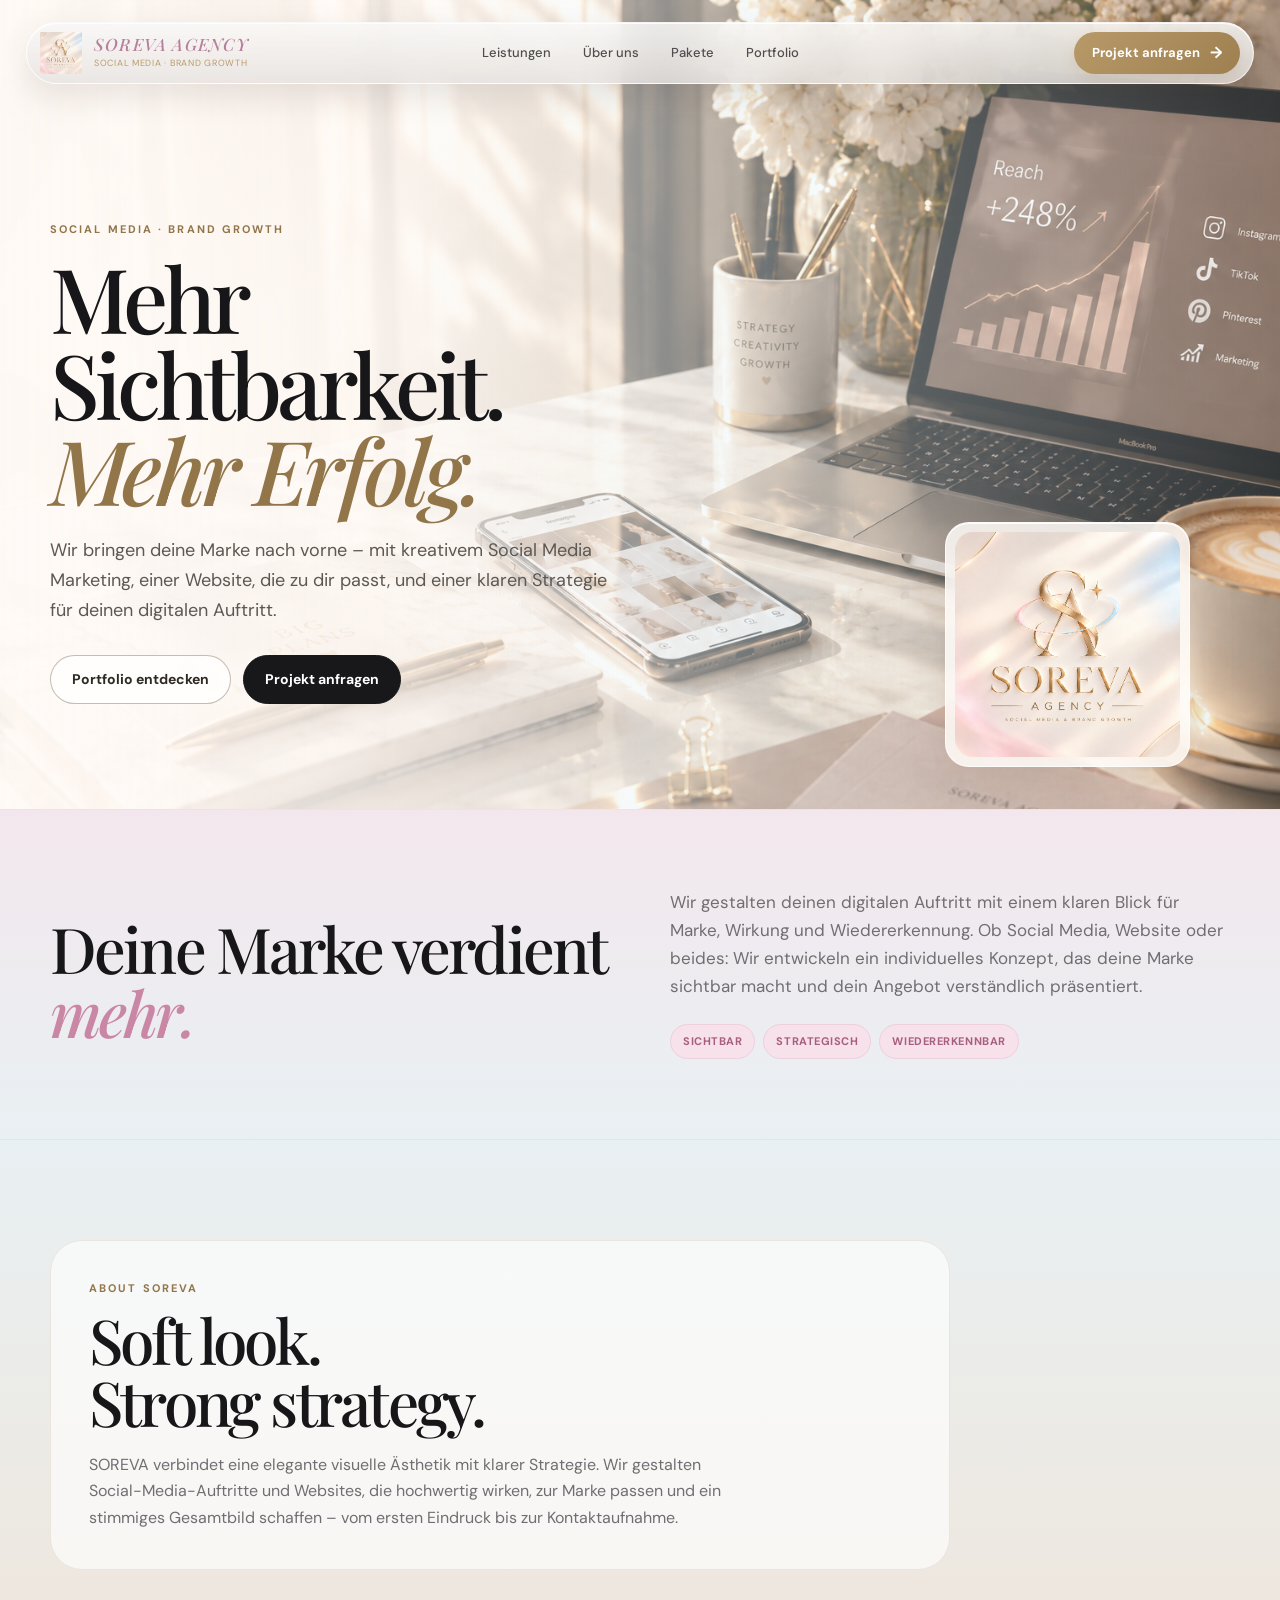
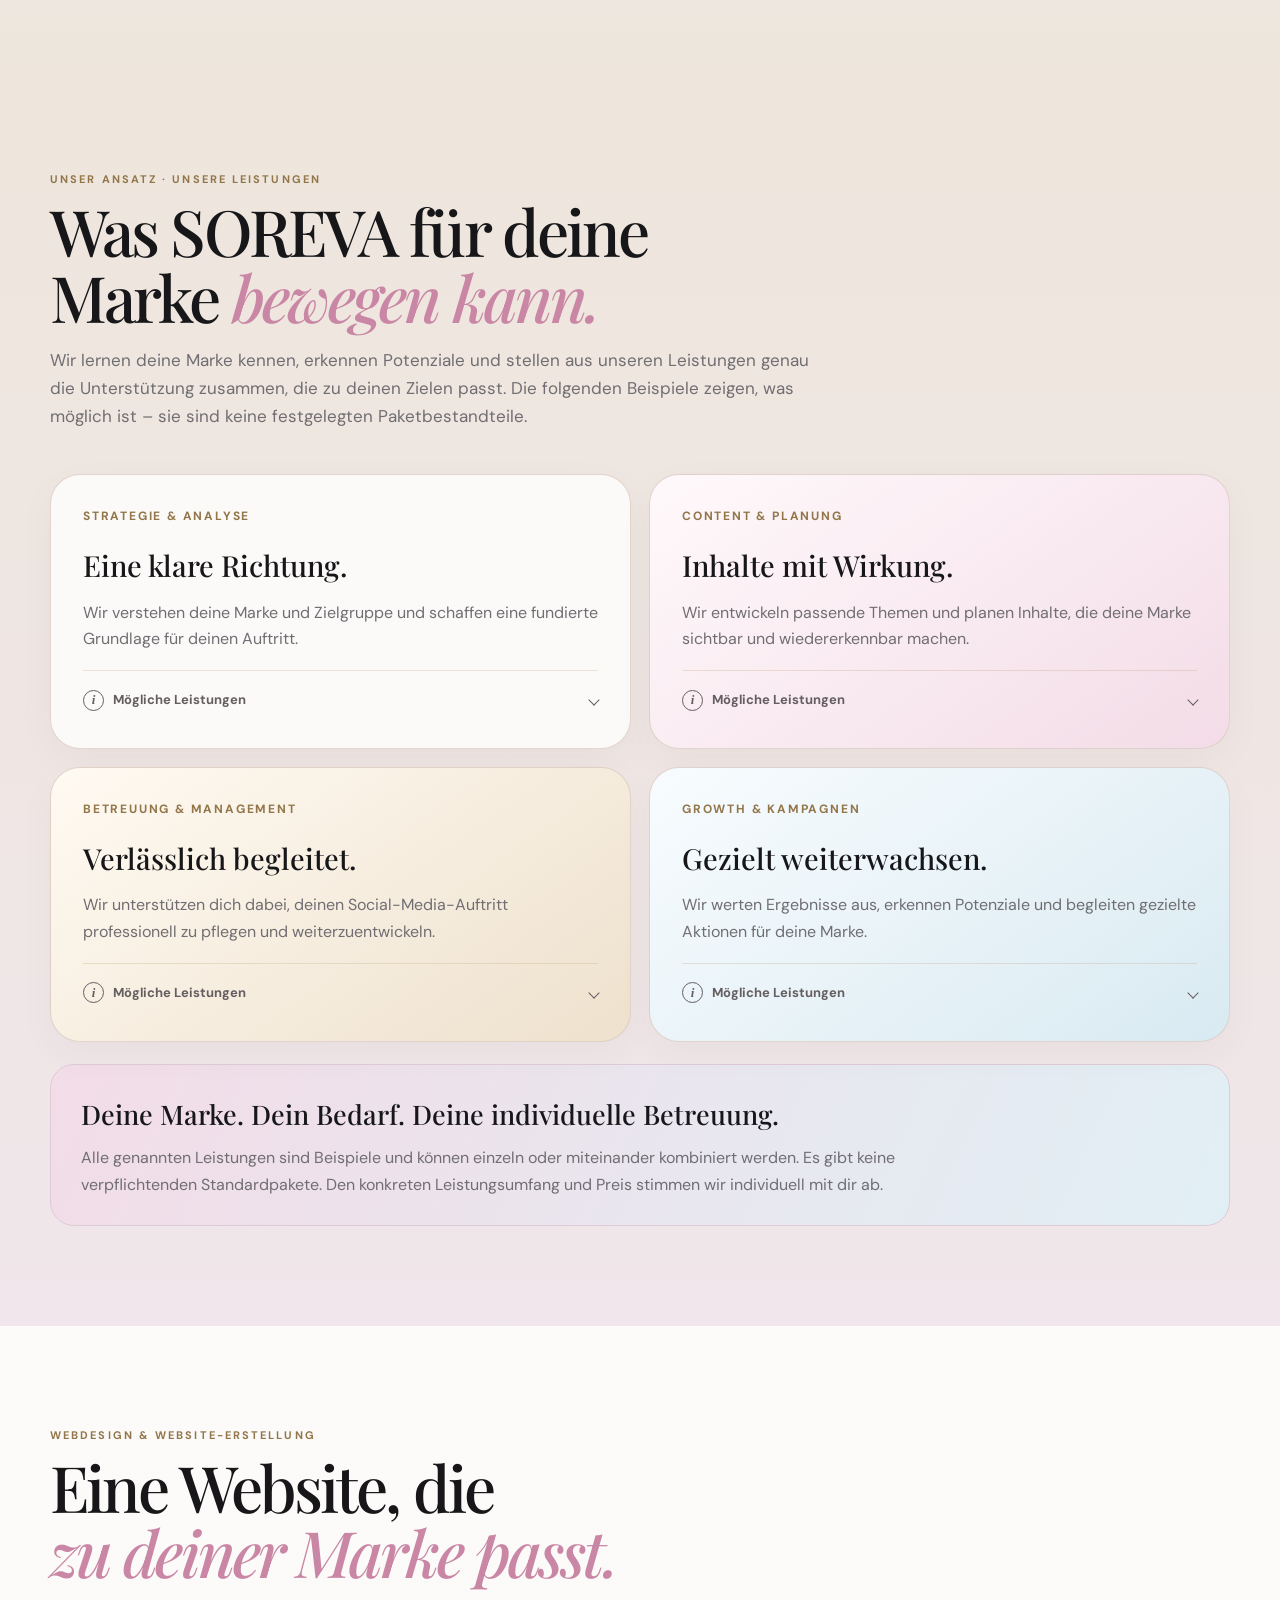
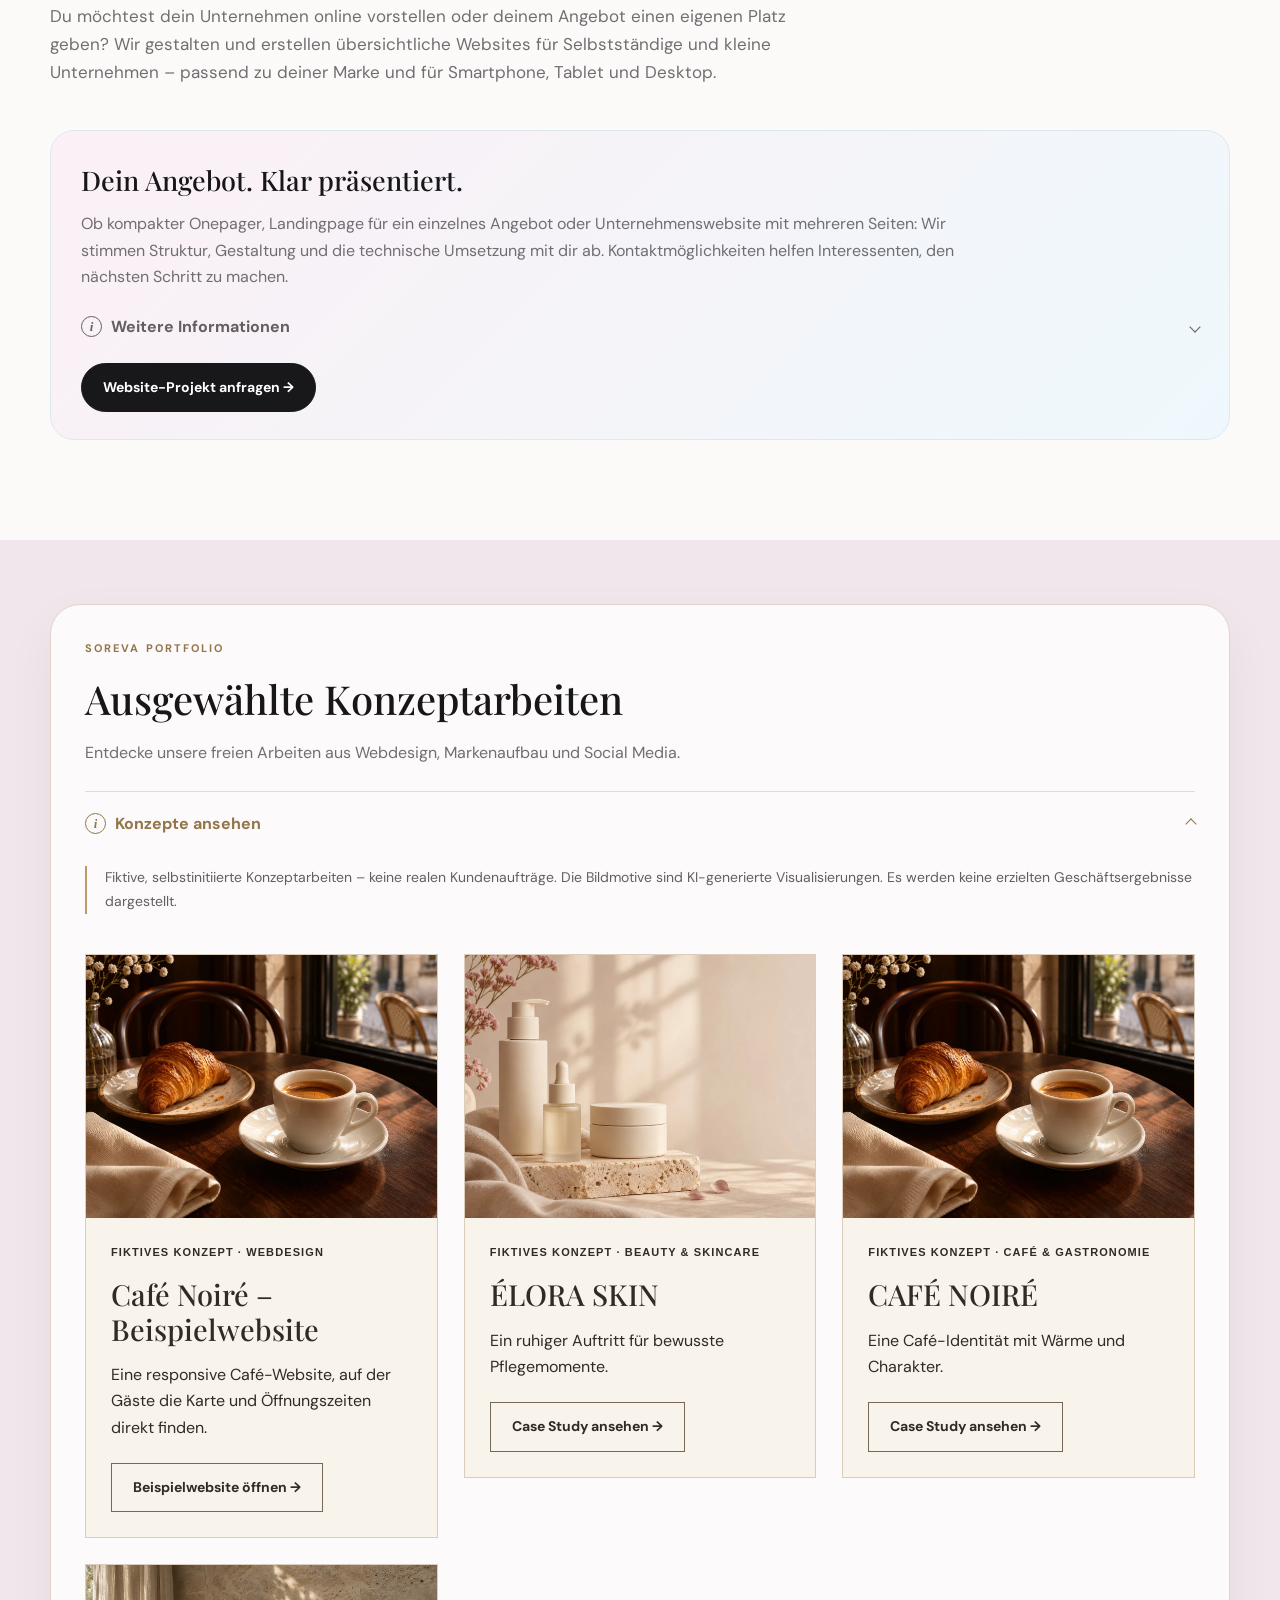
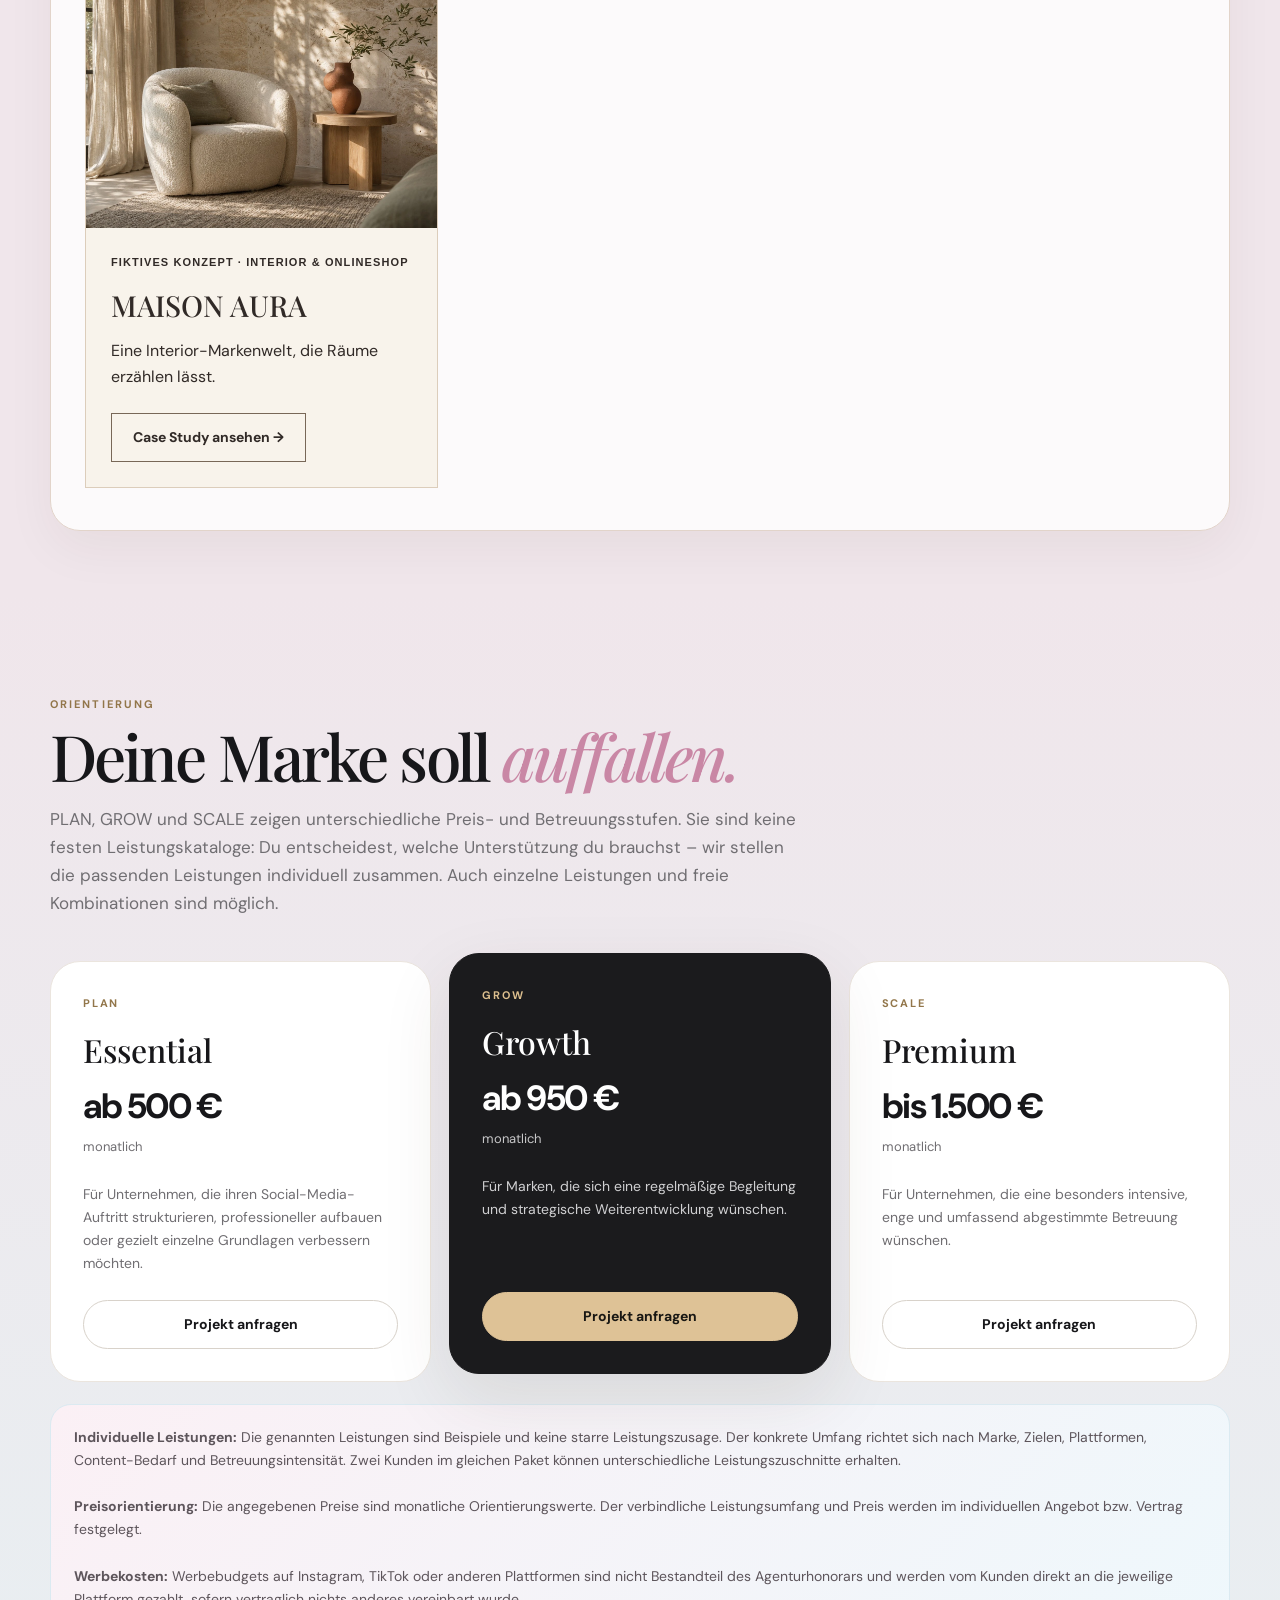
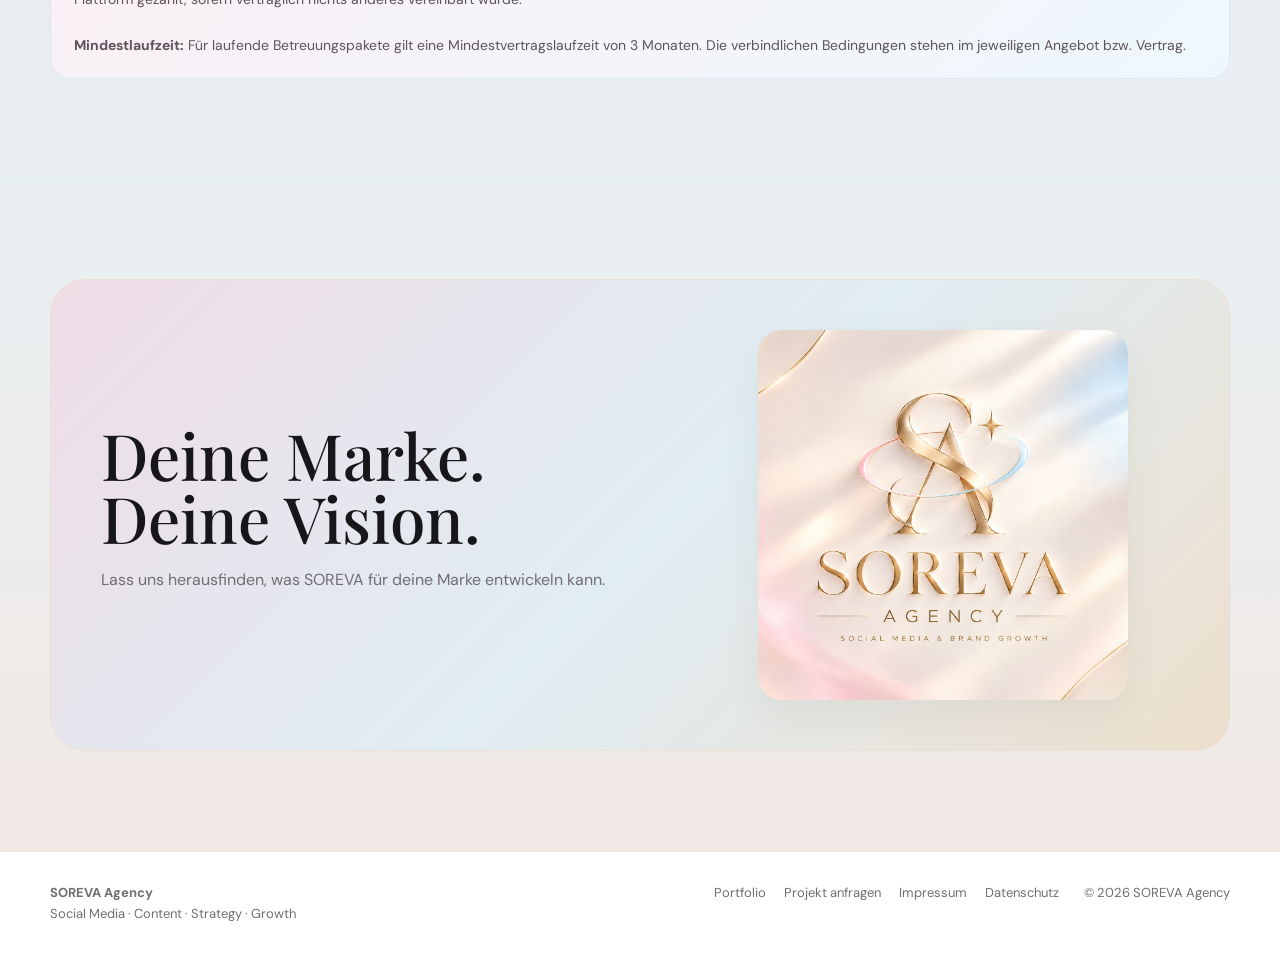
==== commit 0c92193a: "Portfolio-Demo und Datenschutzerklärung mit lokalen Schriften veröffentlichen" ====
--- a/index.html
+++ b/index.html
@@ -12,15 +12,9 @@
 <meta name="description" content="SOREVA Agency unterstützt dich mit Social Media Marketing, Markenaufbau und individuellen Websites. Frage dein Projekt unverbindlich an.">
 
 
-    <link rel="preconnect" href="https://fonts.googleapis.com">
-    <link rel="preconnect" href="https://fonts.gstatic.com" crossorigin>
-
-    <link
-        href="https://fonts.googleapis.com/css2?family=DM+Sans:wght@400;500;600;700&family=Playfair+Display:ital,wght@0,500;0,600;1,500&display=swap"
-        rel="stylesheet"
-    >
-
-    <link rel="stylesheet" href="style.css?v=20261116-brand-stack">
+
+
+    <link rel="stylesheet" href="style.css?v=20261120-local-fonts">
     <link rel="stylesheet" href="portfolio.css">
     <link rel="canonical" href="https://soreva-agency.github.io/sorevaagency-website/">
     <meta property="og:type" content="website">
--- a/style.css
+++ b/style.css
@@ -1,3 +1,27 @@
+@font-face {
+    font-family: "DM Sans";
+    src: url("assets/fonts/dm-sans.ttf") format("truetype");
+    font-style: normal;
+    font-weight: 100 1000;
+    font-display: swap;
+}
+
+@font-face {
+    font-family: "Playfair Display";
+    src: url("assets/fonts/playfair-display.ttf") format("truetype");
+    font-style: normal;
+    font-weight: 400 900;
+    font-display: swap;
+}
+
+@font-face {
+    font-family: "Playfair Display";
+    src: url("assets/fonts/playfair-display-italic.ttf") format("truetype");
+    font-style: italic;
+    font-weight: 400 900;
+    font-display: swap;
+}
+
 :root {
     --white: #ffffff;
     --ivory: #fbfaf8;
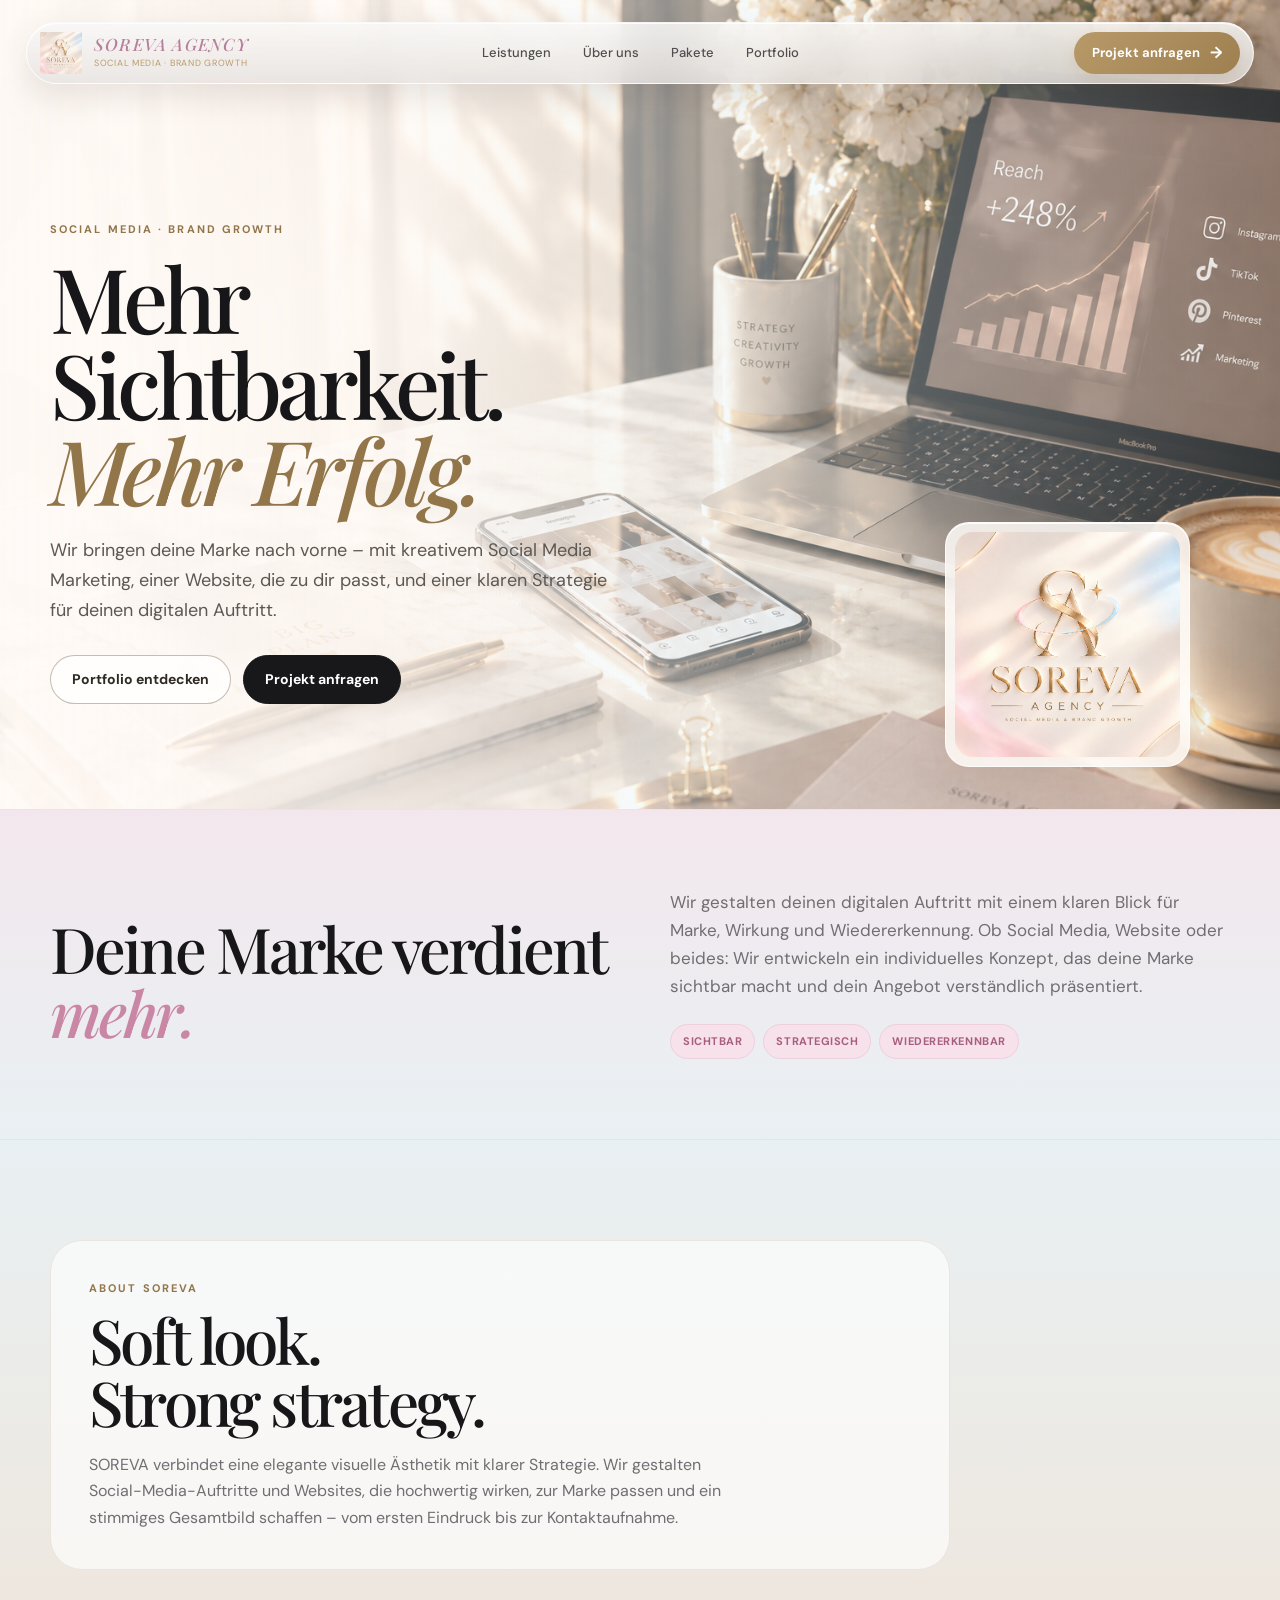
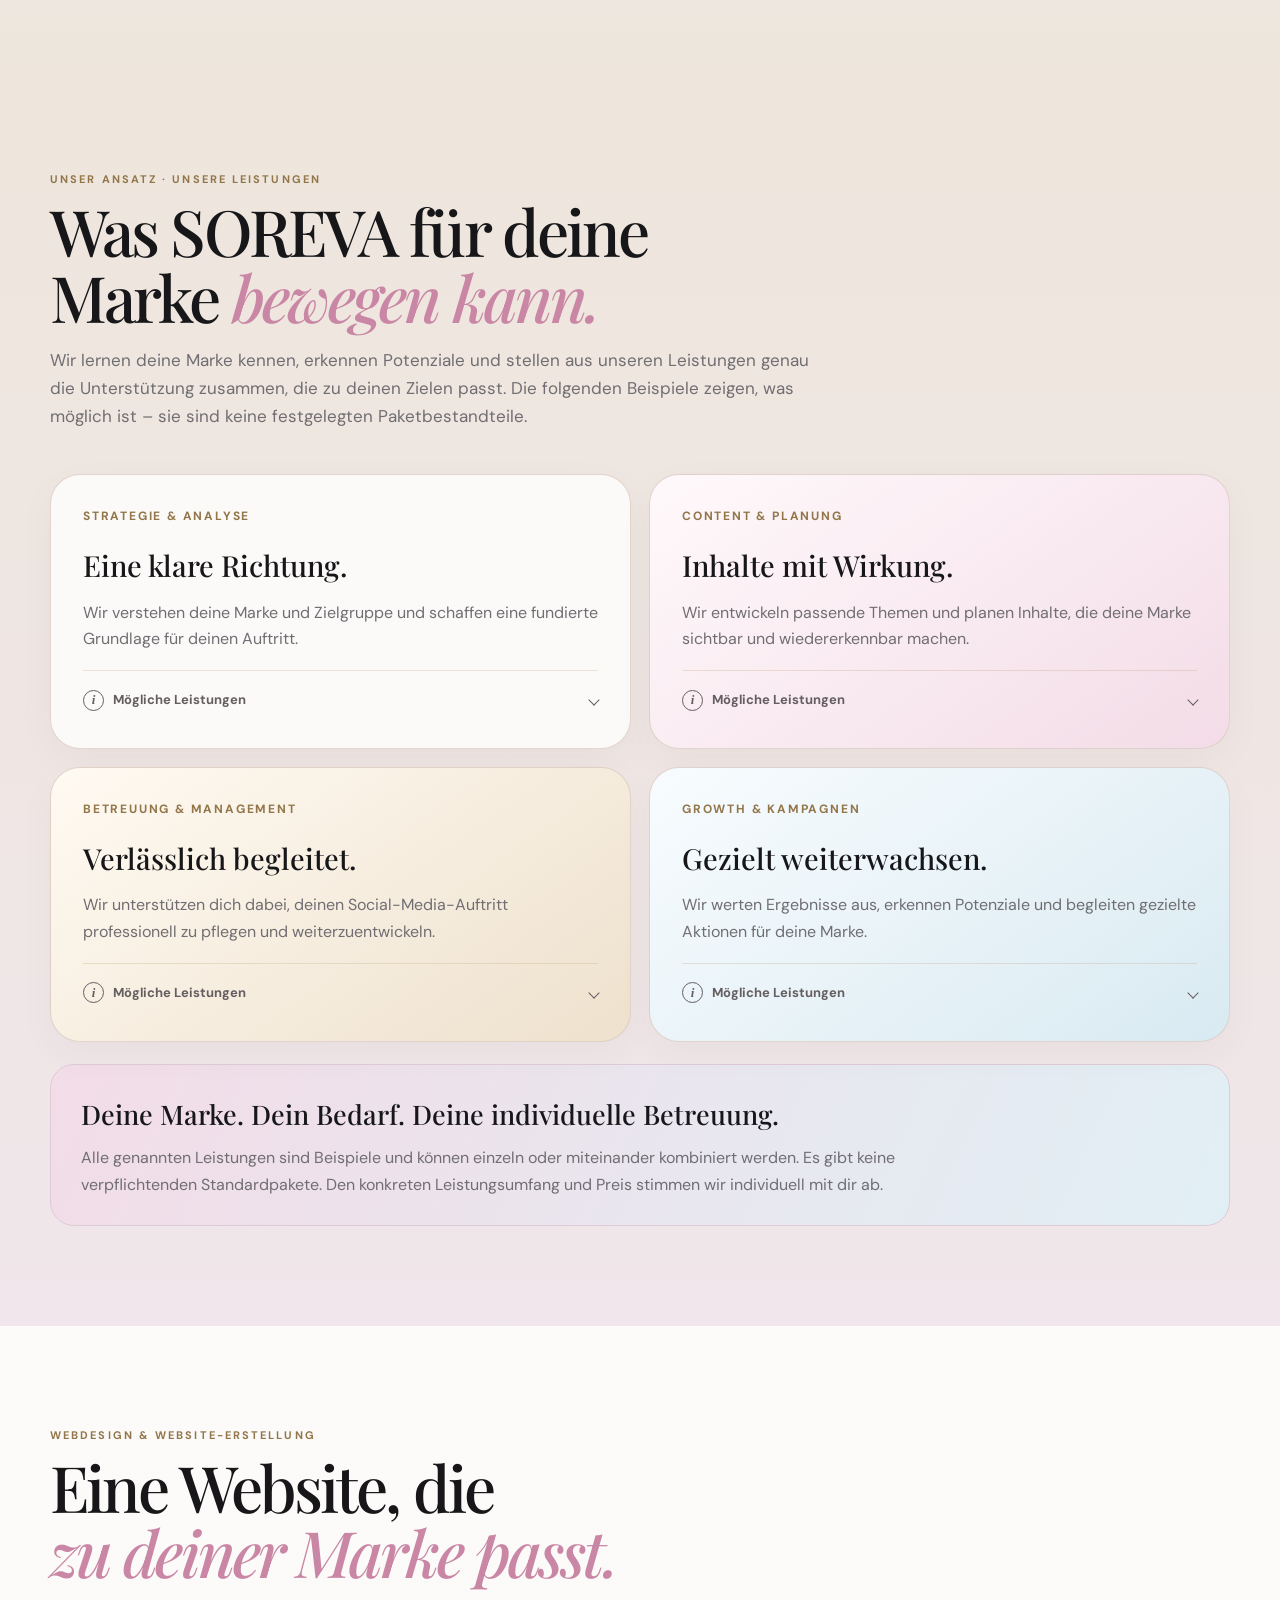
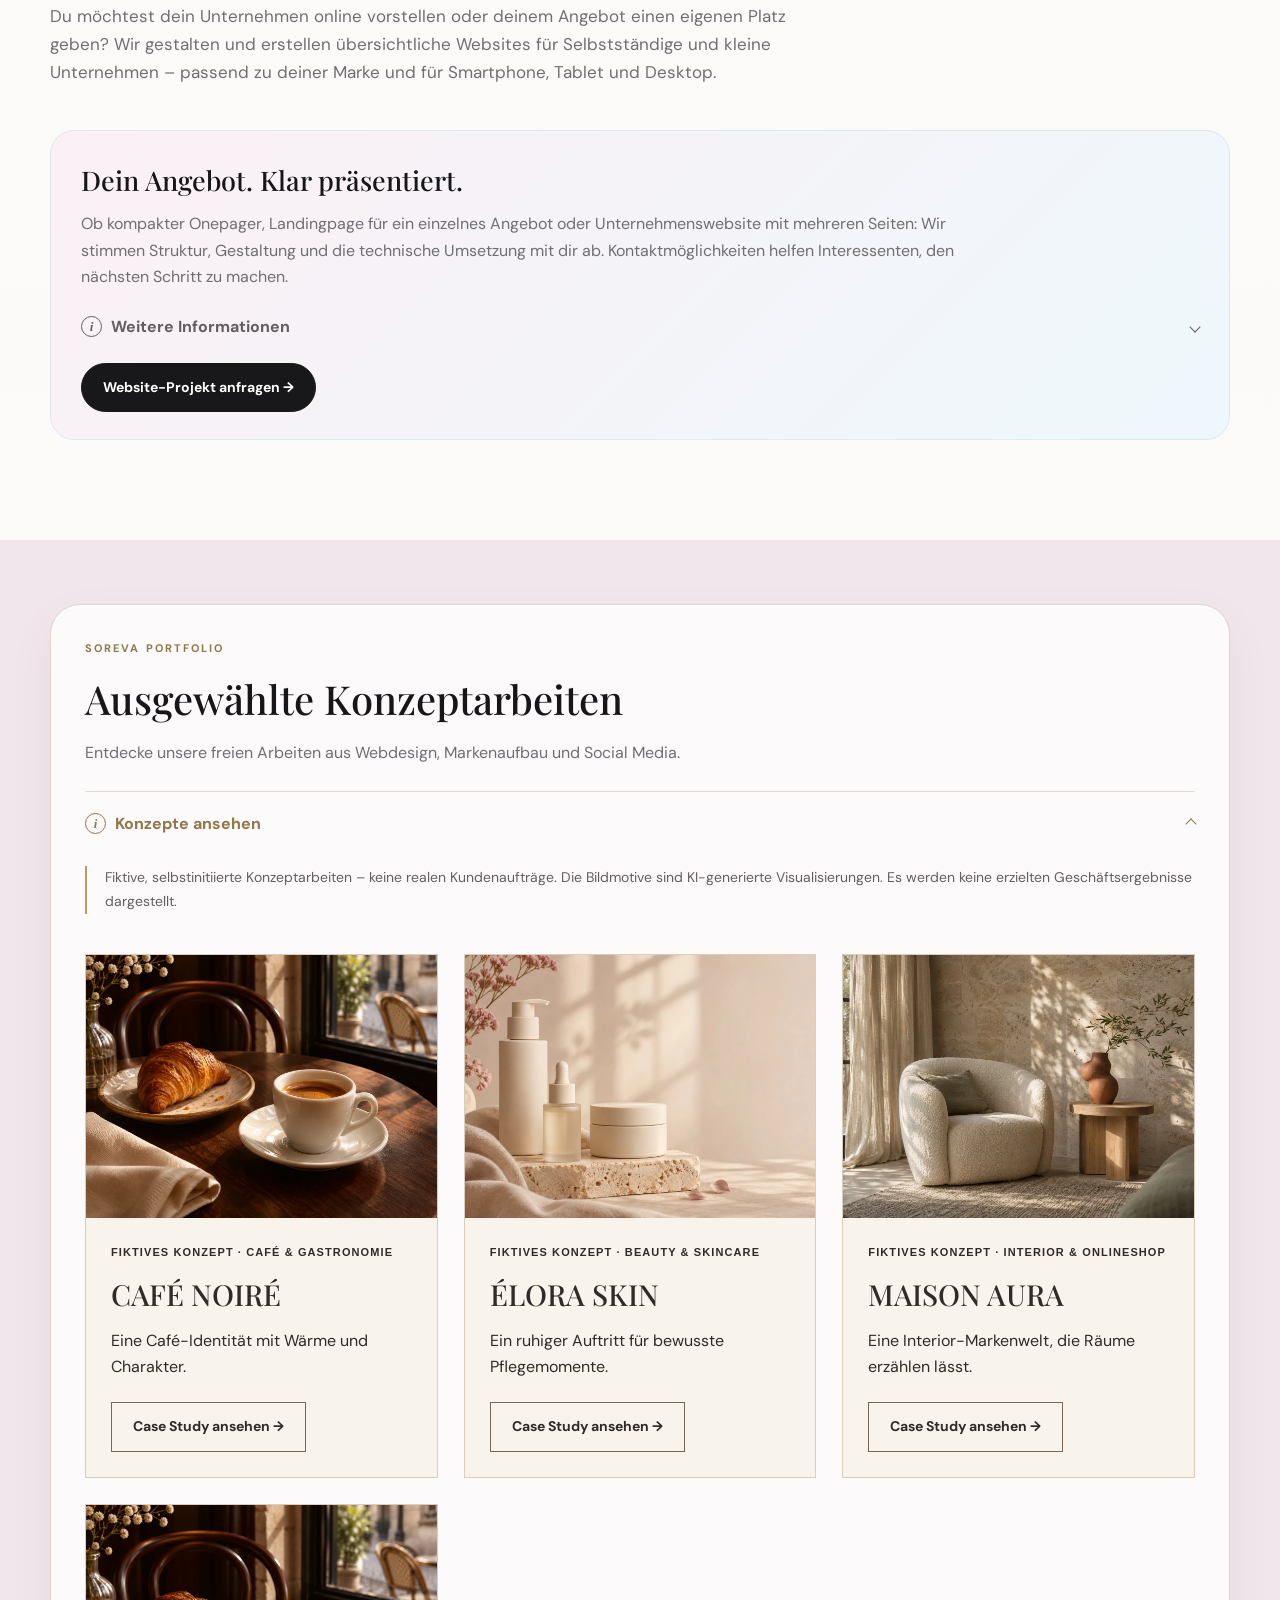
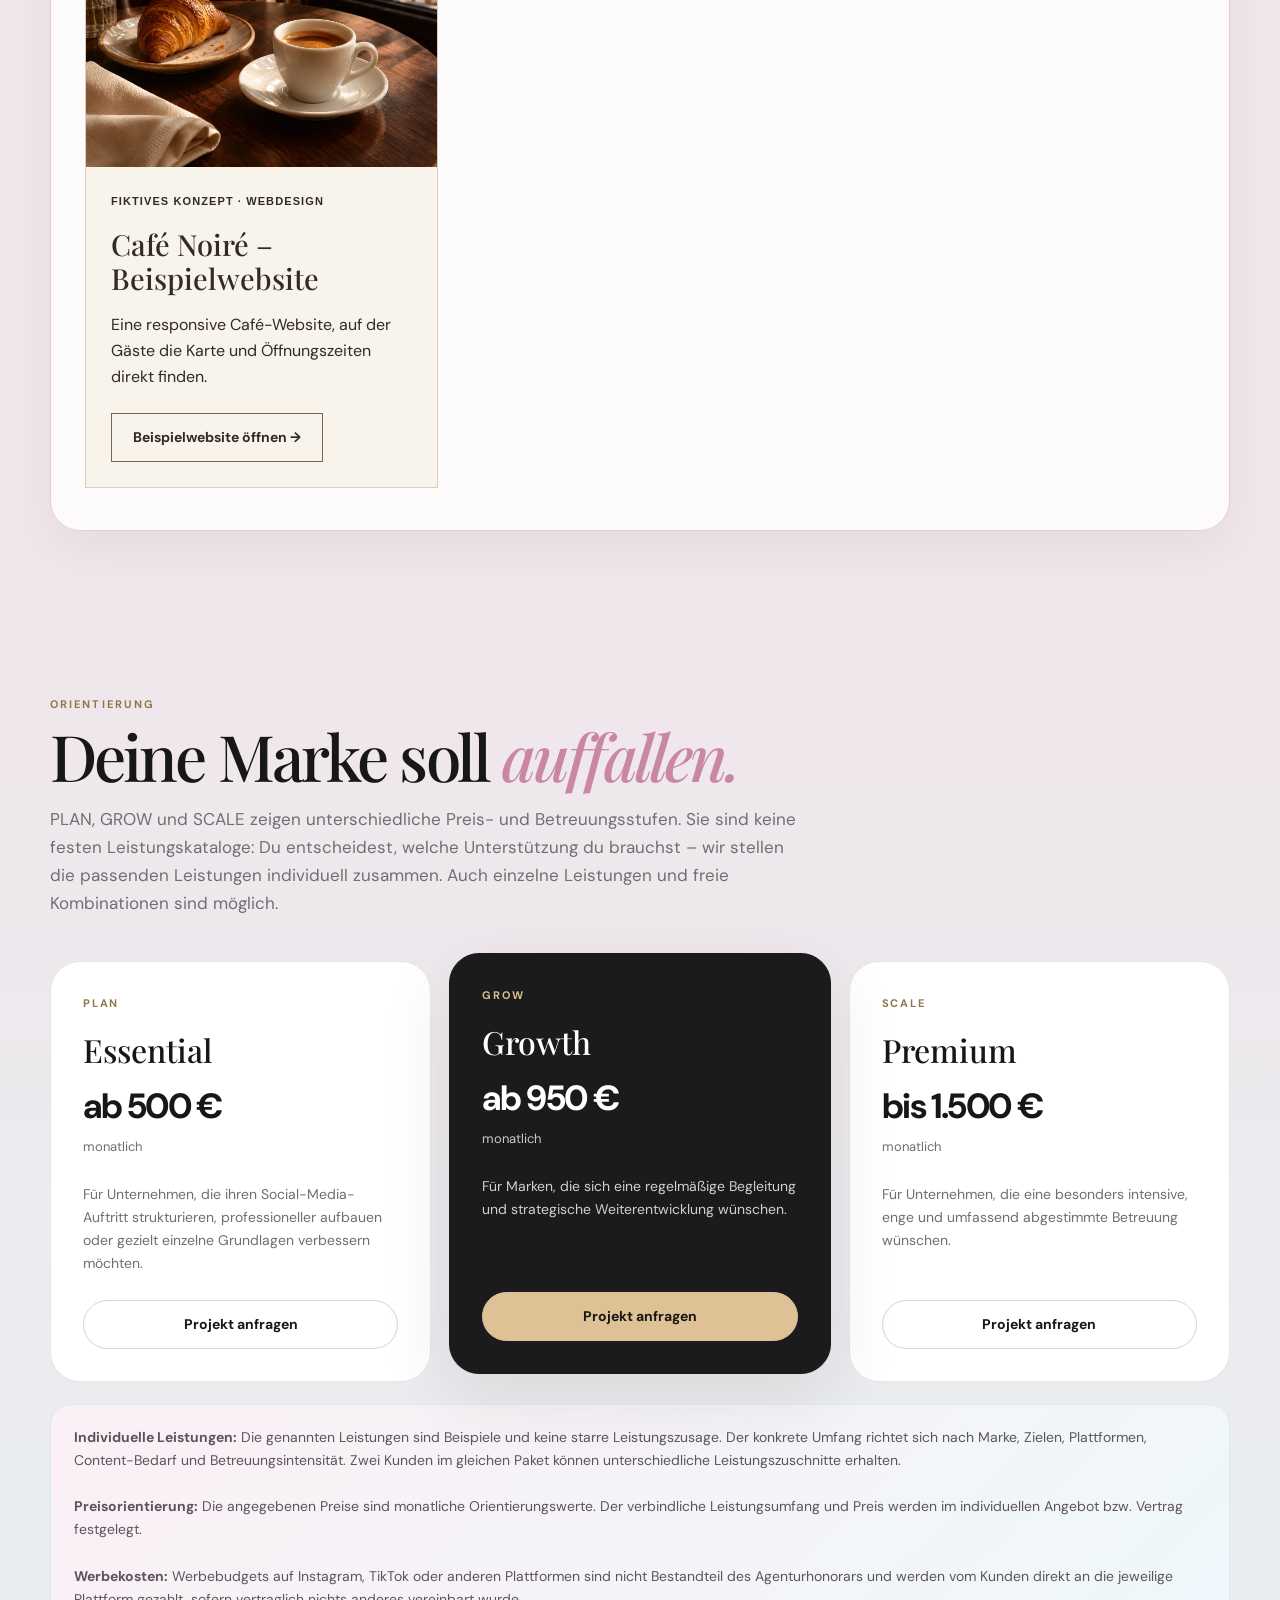
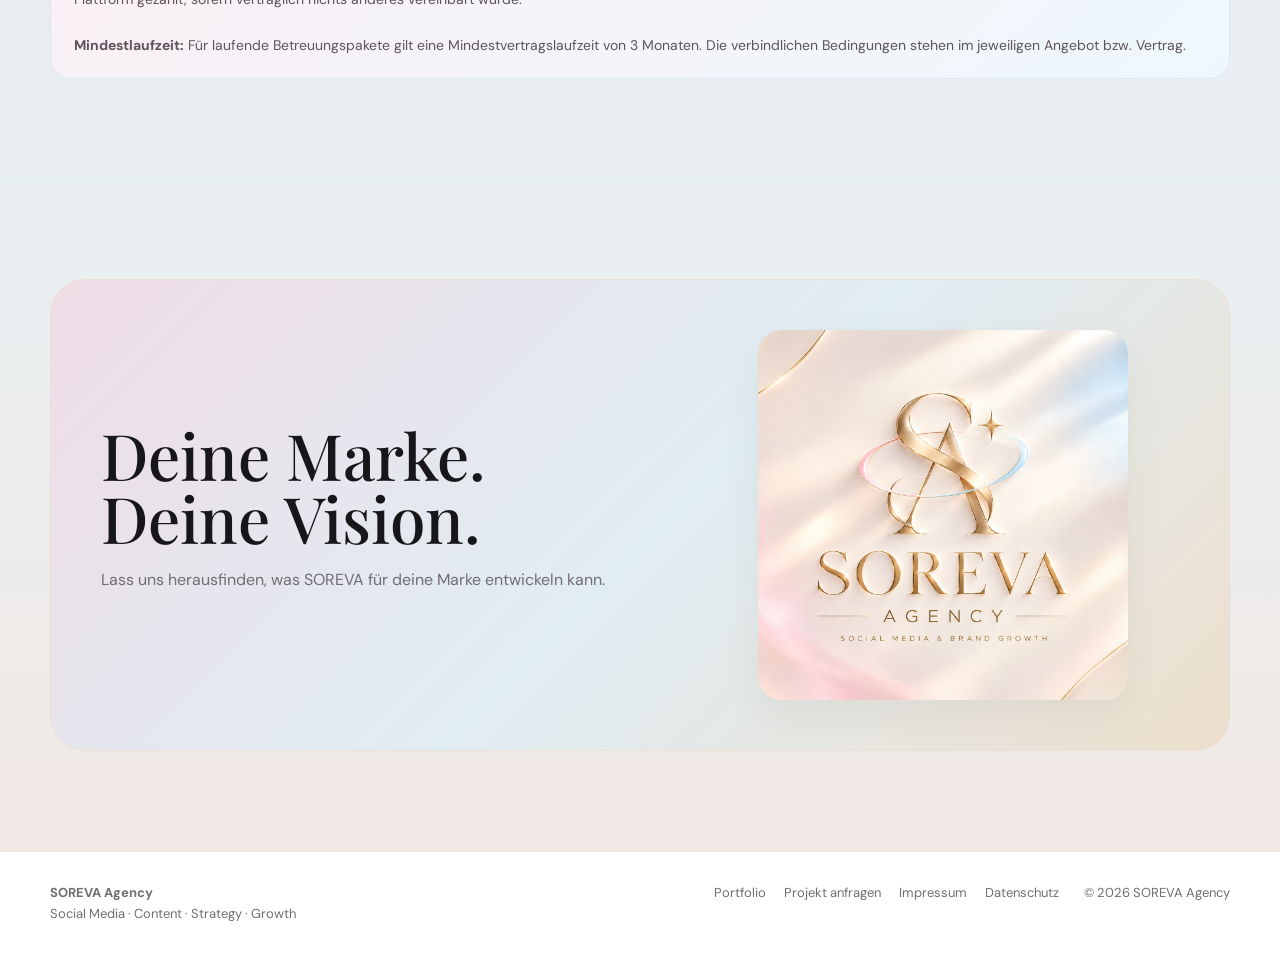
==== commit 9629e41e: "Café-Fallstudie und Website im Portfolio untereinander anordnen" ====
--- a/index.html
+++ b/index.html
@@ -15,7 +15,13 @@
 
 
     <link rel="stylesheet" href="style.css?v=20261120-local-fonts">
-    <link rel="stylesheet" href="portfolio.css">
+    <link rel="stylesheet" href="portfolio.css">
+    <style>
+        .pf-cafe-projects {
+            display: grid;
+            gap: inherit;
+        }
+    </style>
     <link rel="canonical" href="https://soreva-agency.github.io/sorevaagency-website/">
     <meta property="og:type" content="website">
     <meta property="og:locale" content="de_DE">
@@ -264,7 +270,9 @@
     </section>
 
 <!-- SOREVA PORTFOLIO: self-initiated fictional concept studies -->
-    <section id="portfolio" aria-labelledby="portfolio-title"><div class="container"><div class="pf-collection"><div class="eyebrow">SOREVA PORTFOLIO</div><h2 id="portfolio-title">Ausgewählte Konzeptarbeiten</h2><p class="pf-collection-intro">Entdecke unsere freien Arbeiten aus Webdesign, Markenaufbau und Social Media.</p><details class="service-examples-dropdown pf-collection-details" open><summary><span class="service-info-icon" aria-hidden="true">i</span><strong>Konzepte ansehen</strong><span class="service-dropdown-chevron" aria-hidden="true"></span></summary><div class="pf-collection-content"><p class="pf-note">Fiktive, selbstinitiierte Konzeptarbeiten – keine realen Kundenaufträge. Die Bildmotive sind KI-generierte Visualisierungen. Es werden keine erzielten Geschäftsergebnisse dargestellt.</p><div class="pf-grid"><article class="pf-card">
+    <section id="portfolio" aria-labelledby="portfolio-title"><div class="container"><div class="pf-collection"><div class="eyebrow">SOREVA PORTFOLIO</div><h2 id="portfolio-title">Ausgewählte Konzeptarbeiten</h2><p class="pf-collection-intro">Entdecke unsere freien Arbeiten aus Webdesign, Markenaufbau und Social Media.</p><details class="service-examples-dropdown pf-collection-details" open><summary><span class="service-info-icon" aria-hidden="true">i</span><strong>Konzepte ansehen</strong><span class="service-dropdown-chevron" aria-hidden="true"></span></summary><div class="pf-collection-content"><p class="pf-note">Fiktive, selbstinitiierte Konzeptarbeiten – keine realen Kundenaufträge. Die Bildmotive sind KI-generierte Visualisierungen. Es werden keine erzielten Geschäftsergebnisse dargestellt.</p><div class="pf-grid"><div class="pf-cafe-projects">
+                <article class="pf-card"><a class="pf-card-image" href="portfolio/cafe.html" aria-label="Case Study CAFÉ NOIRÉ ansehen"><img src="assets/portfolio/cafe-hero.webp" width="1536" height="1024" loading="lazy" alt="KI-generierte Bildwelt für das fiktive Konzept CAFÉ NOIRÉ"></a><div class="pf-card-copy"><span class="pf-label">Fiktives Konzept · Café &amp; Gastronomie</span><h3>CAFÉ NOIRÉ</h3><p>Eine Café-Identität mit Wärme und Charakter.</p><a href="portfolio/cafe.html" class="button">Case Study ansehen →</a></div></article>
+                <article class="pf-card">
                     <a class="pf-card-image" href="portfolio/cafe-webdesign.html" aria-label="Beispielwebsite Café Noiré öffnen">
                         <img src="assets/portfolio/cafe-hero.webp" width="1536" height="1024" loading="lazy" alt="KI-generierte Bildwelt des fiktiven Café Noiré">
                     </a>
@@ -274,7 +282,8 @@
                         <p>Eine responsive Café-Website, auf der Gäste die Karte und Öffnungszeiten direkt finden.</p>
                         <a href="portfolio/cafe-webdesign.html" class="button">Beispielwebsite öffnen →</a>
                     </div>
-                </article><article class="pf-card"><a class="pf-card-image" href="portfolio/elora.html" aria-label="Case Study ÉLORA SKIN ansehen"><img src="assets/portfolio/elora-hero.webp" width="1536" height="1024" loading="lazy" alt="KI-generierte Bildwelt für das fiktive Konzept ÉLORA SKIN"></a><div class="pf-card-copy"><span class="pf-label">Fiktives Konzept · Beauty &amp; Skincare</span><h3>ÉLORA SKIN</h3><p>Ein ruhiger Auftritt für bewusste Pflegemomente.</p><a href="portfolio/elora.html" class="button">Case Study ansehen →</a></div></article><article class="pf-card"><a class="pf-card-image" href="portfolio/cafe.html" aria-label="Case Study CAFÉ NOIRÉ ansehen"><img src="assets/portfolio/cafe-hero.webp" width="1536" height="1024" loading="lazy" alt="KI-generierte Bildwelt für das fiktive Konzept CAFÉ NOIRÉ"></a><div class="pf-card-copy"><span class="pf-label">Fiktives Konzept · Café &amp; Gastronomie</span><h3>CAFÉ NOIRÉ</h3><p>Eine Café-Identität mit Wärme und Charakter.</p><a href="portfolio/cafe.html" class="button">Case Study ansehen →</a></div></article><article class="pf-card"><a class="pf-card-image" href="portfolio/maison.html" aria-label="Case Study MAISON AURA ansehen"><img src="assets/portfolio/maison-hero.webp" width="1536" height="1024" loading="lazy" alt="KI-generierte Bildwelt für das fiktive Konzept MAISON AURA"></a><div class="pf-card-copy"><span class="pf-label">Fiktives Konzept · Interior &amp; Onlineshop</span><h3>MAISON AURA</h3><p>Eine Interior-Markenwelt, die Räume erzählen lässt.</p><a href="portfolio/maison.html" class="button">Case Study ansehen →</a></div></article></div></div></details></div></div></section>
+                </article>
+            </div><article class="pf-card"><a class="pf-card-image" href="portfolio/elora.html" aria-label="Case Study ÉLORA SKIN ansehen"><img src="assets/portfolio/elora-hero.webp" width="1536" height="1024" loading="lazy" alt="KI-generierte Bildwelt für das fiktive Konzept ÉLORA SKIN"></a><div class="pf-card-copy"><span class="pf-label">Fiktives Konzept · Beauty &amp; Skincare</span><h3>ÉLORA SKIN</h3><p>Ein ruhiger Auftritt für bewusste Pflegemomente.</p><a href="portfolio/elora.html" class="button">Case Study ansehen →</a></div></article><article class="pf-card"><a class="pf-card-image" href="portfolio/maison.html" aria-label="Case Study MAISON AURA ansehen"><img src="assets/portfolio/maison-hero.webp" width="1536" height="1024" loading="lazy" alt="KI-generierte Bildwelt für das fiktive Konzept MAISON AURA"></a><div class="pf-card-copy"><span class="pf-label">Fiktives Konzept · Interior &amp; Onlineshop</span><h3>MAISON AURA</h3><p>Eine Interior-Markenwelt, die Räume erzählen lässt.</p><a href="portfolio/maison.html" class="button">Case Study ansehen →</a></div></article></div></div></details></div></div></section>
 
     <!-- PAKETE -->
     <section class="section" id="pakete">
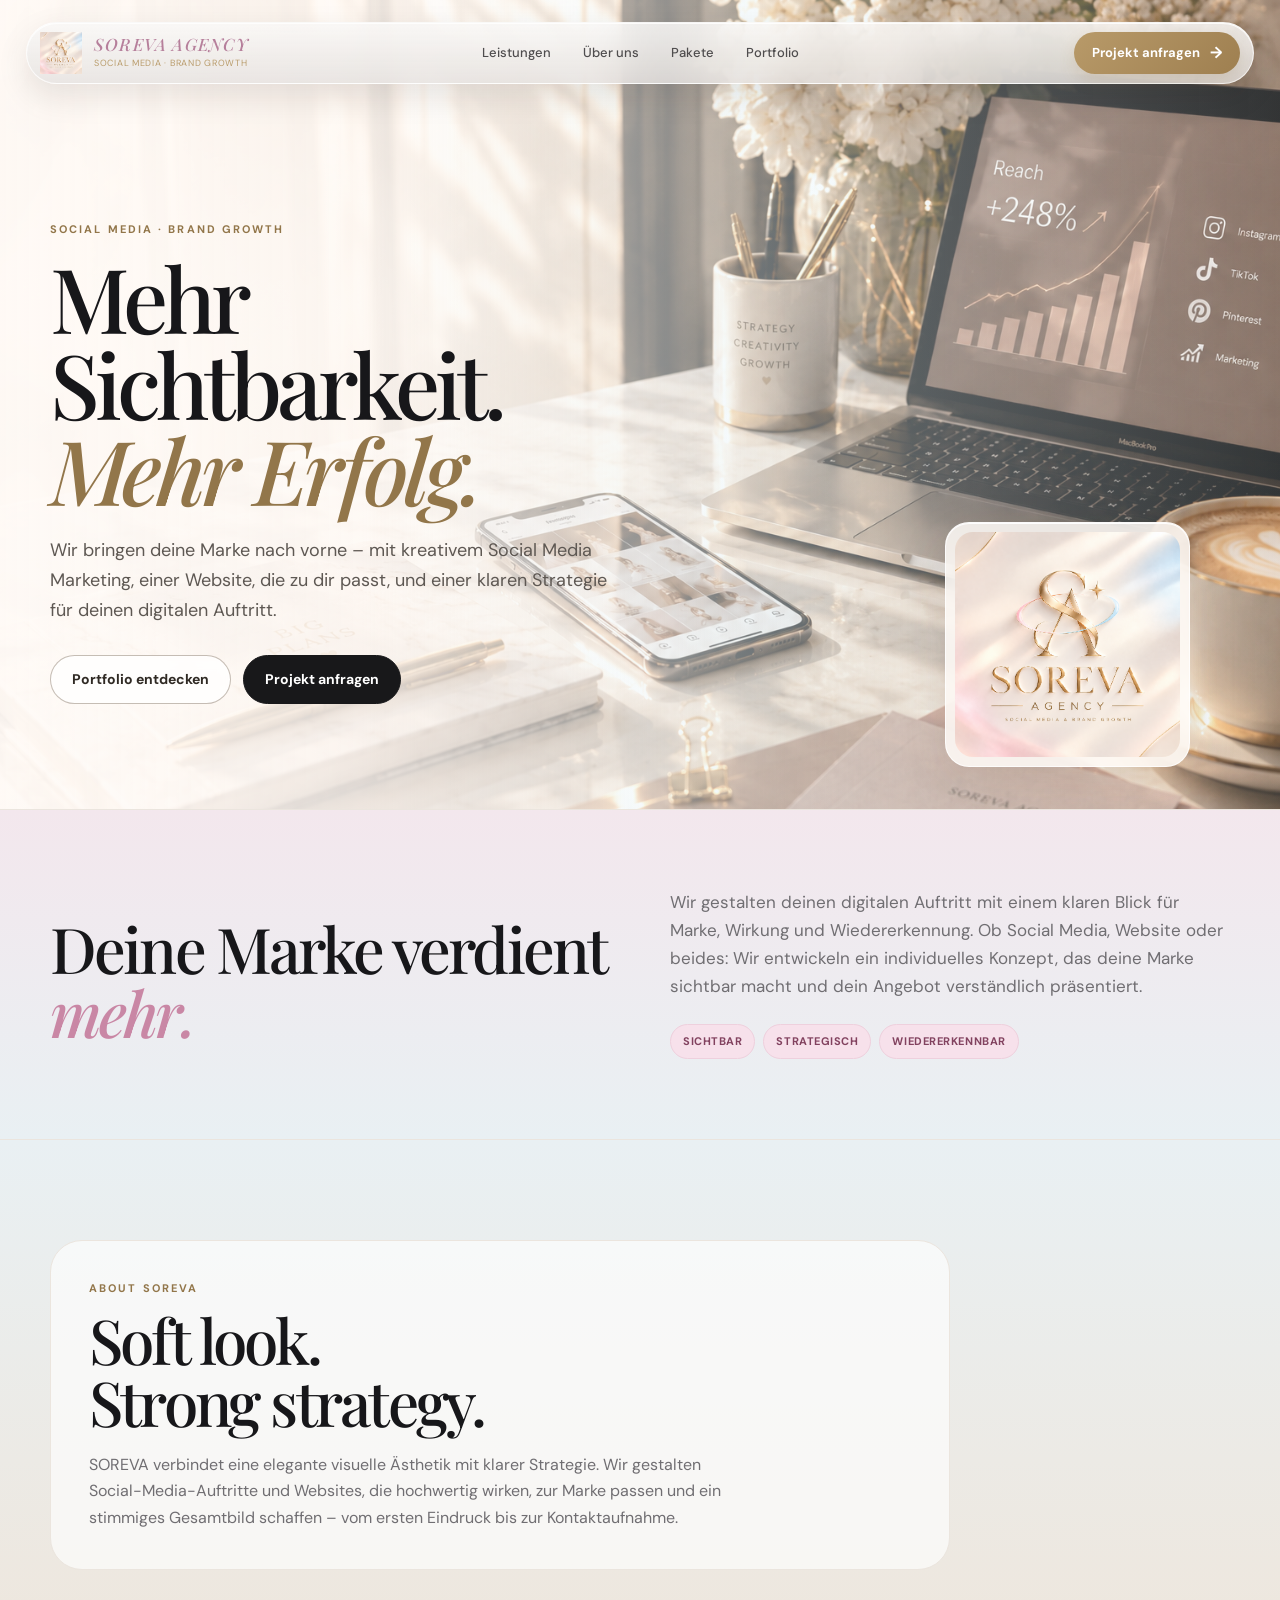
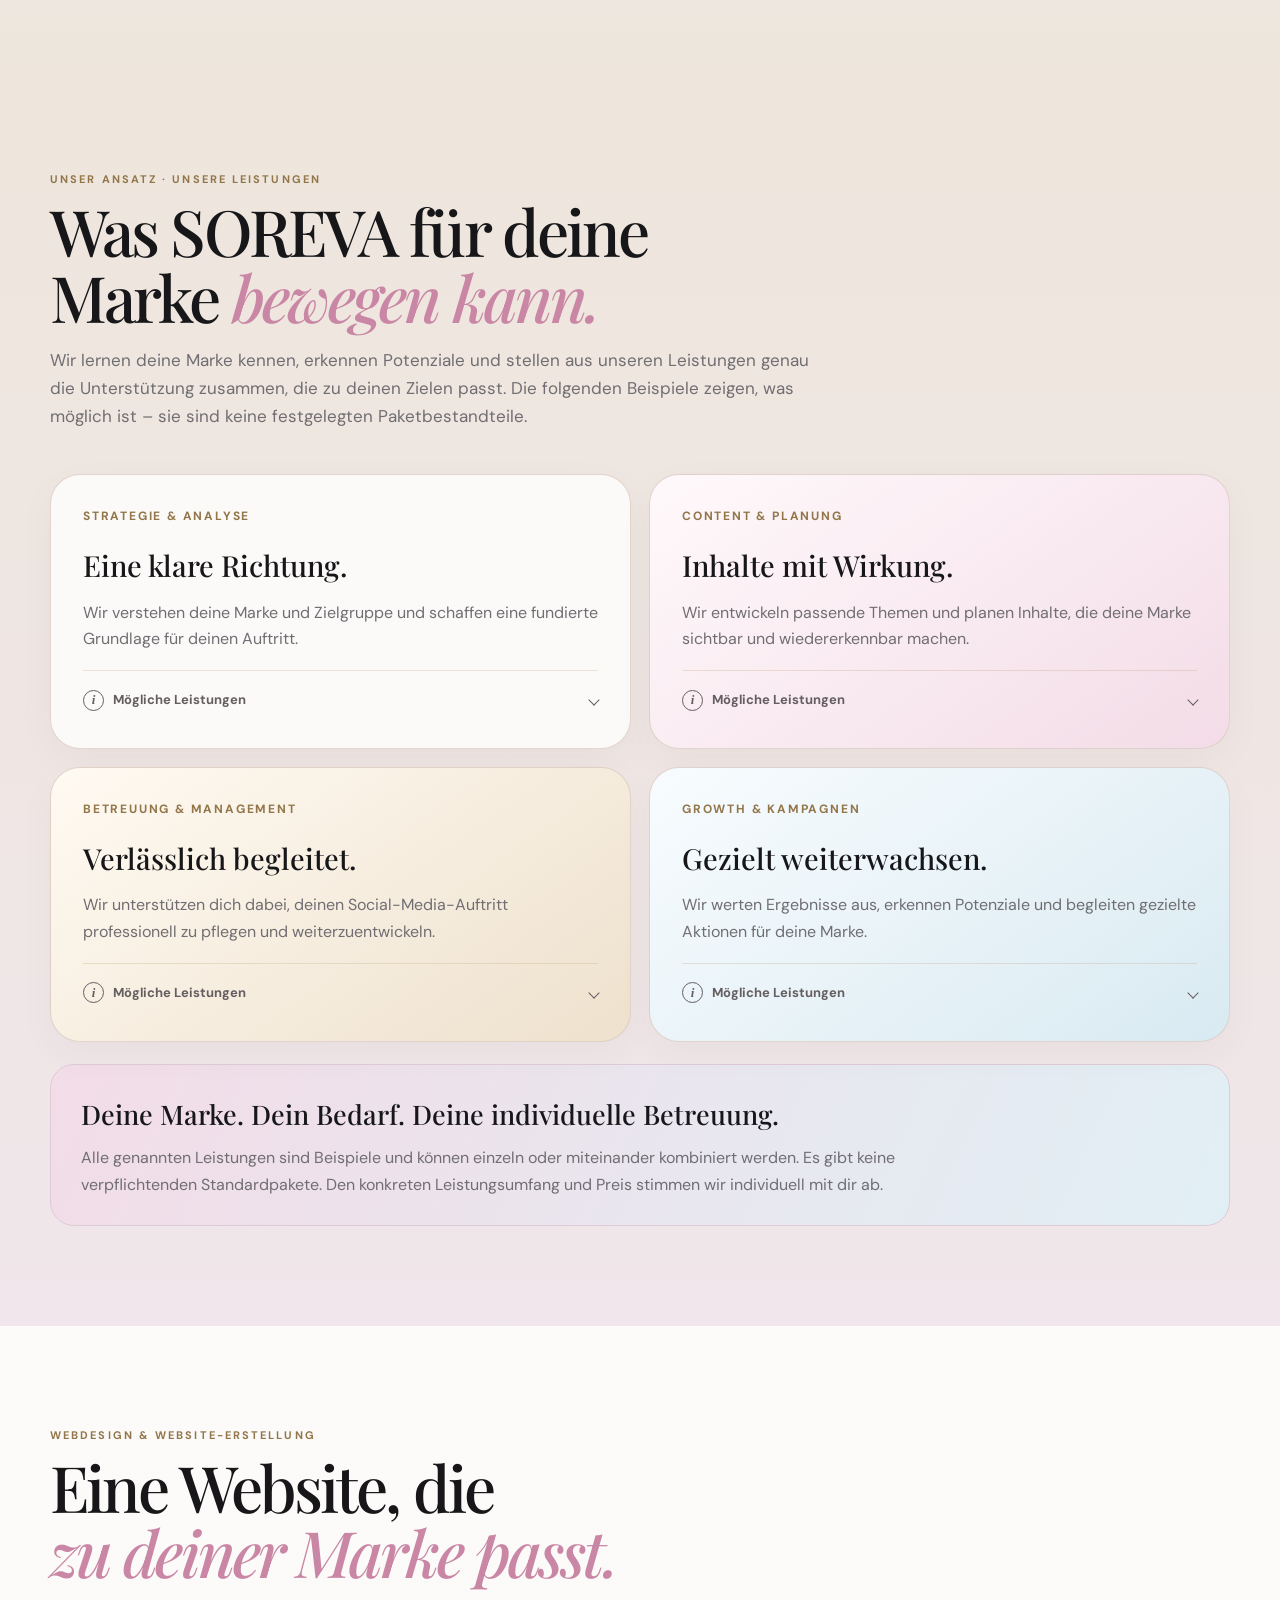
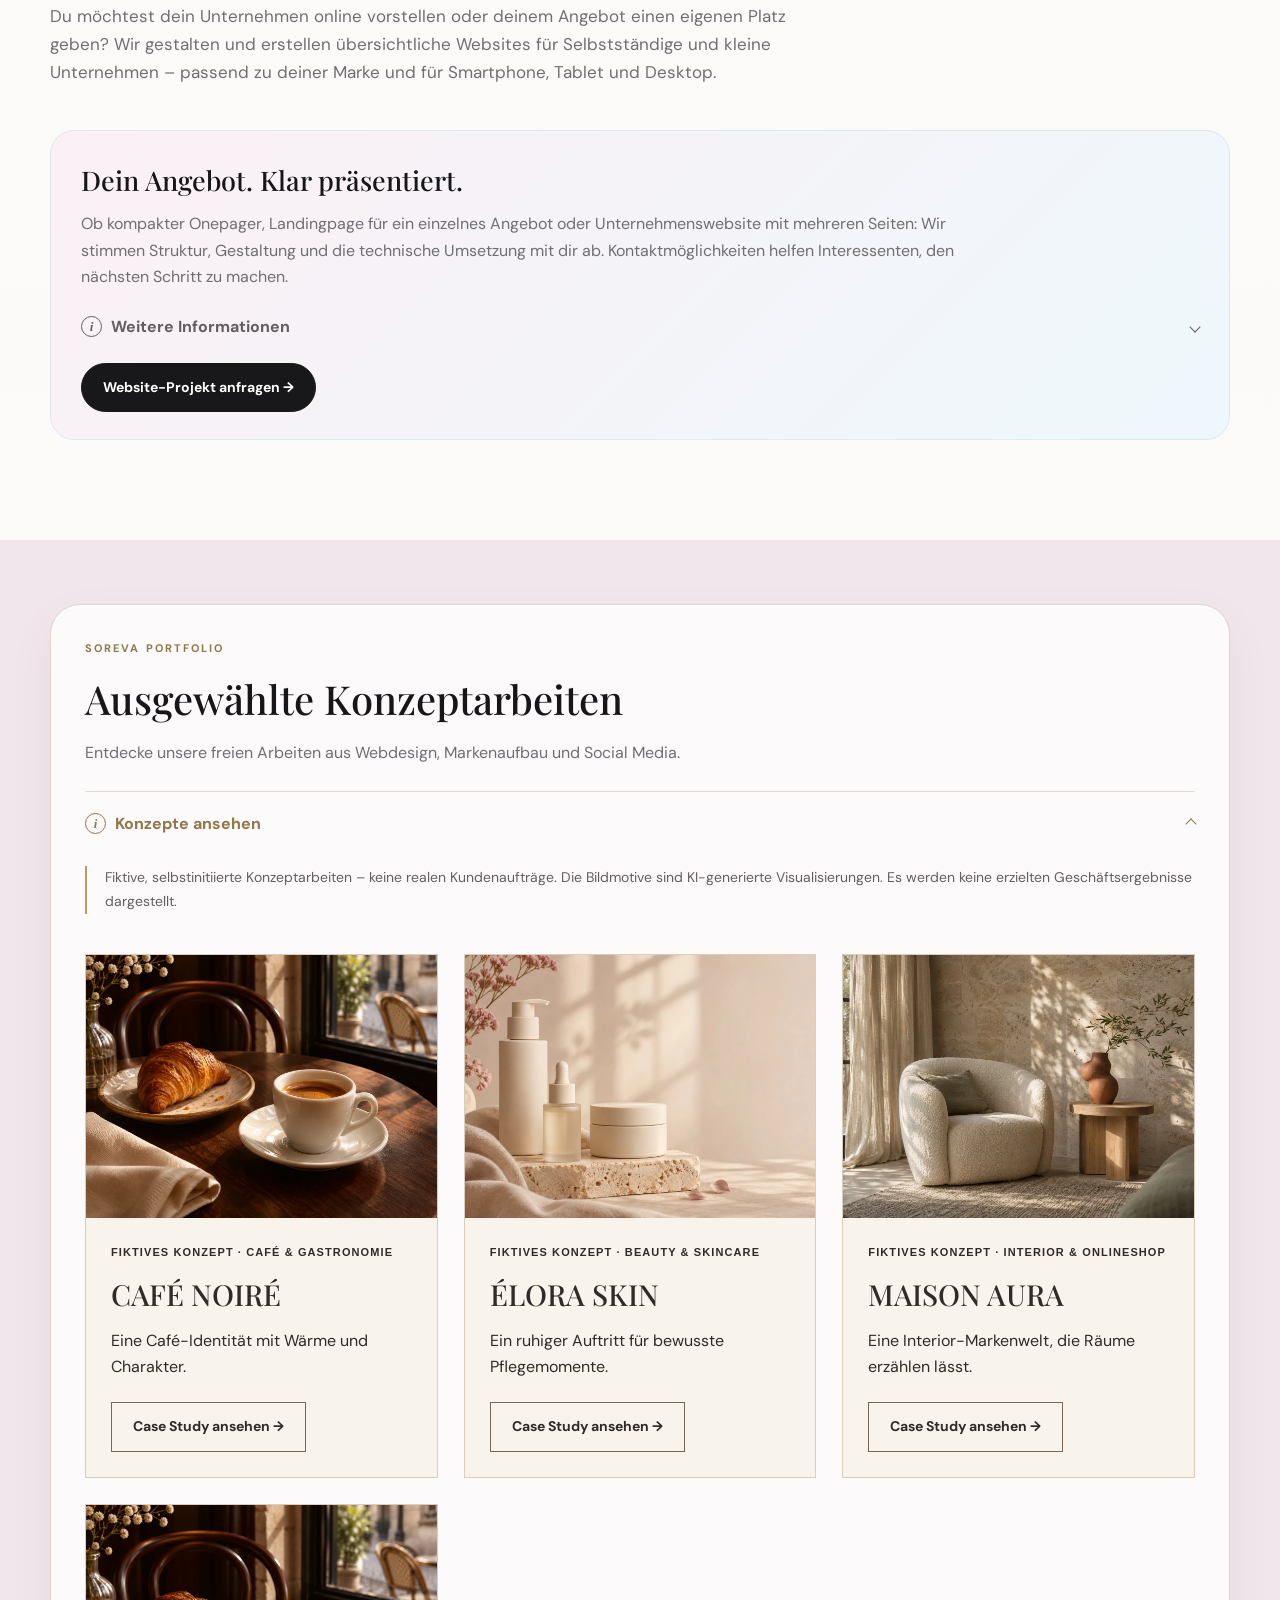
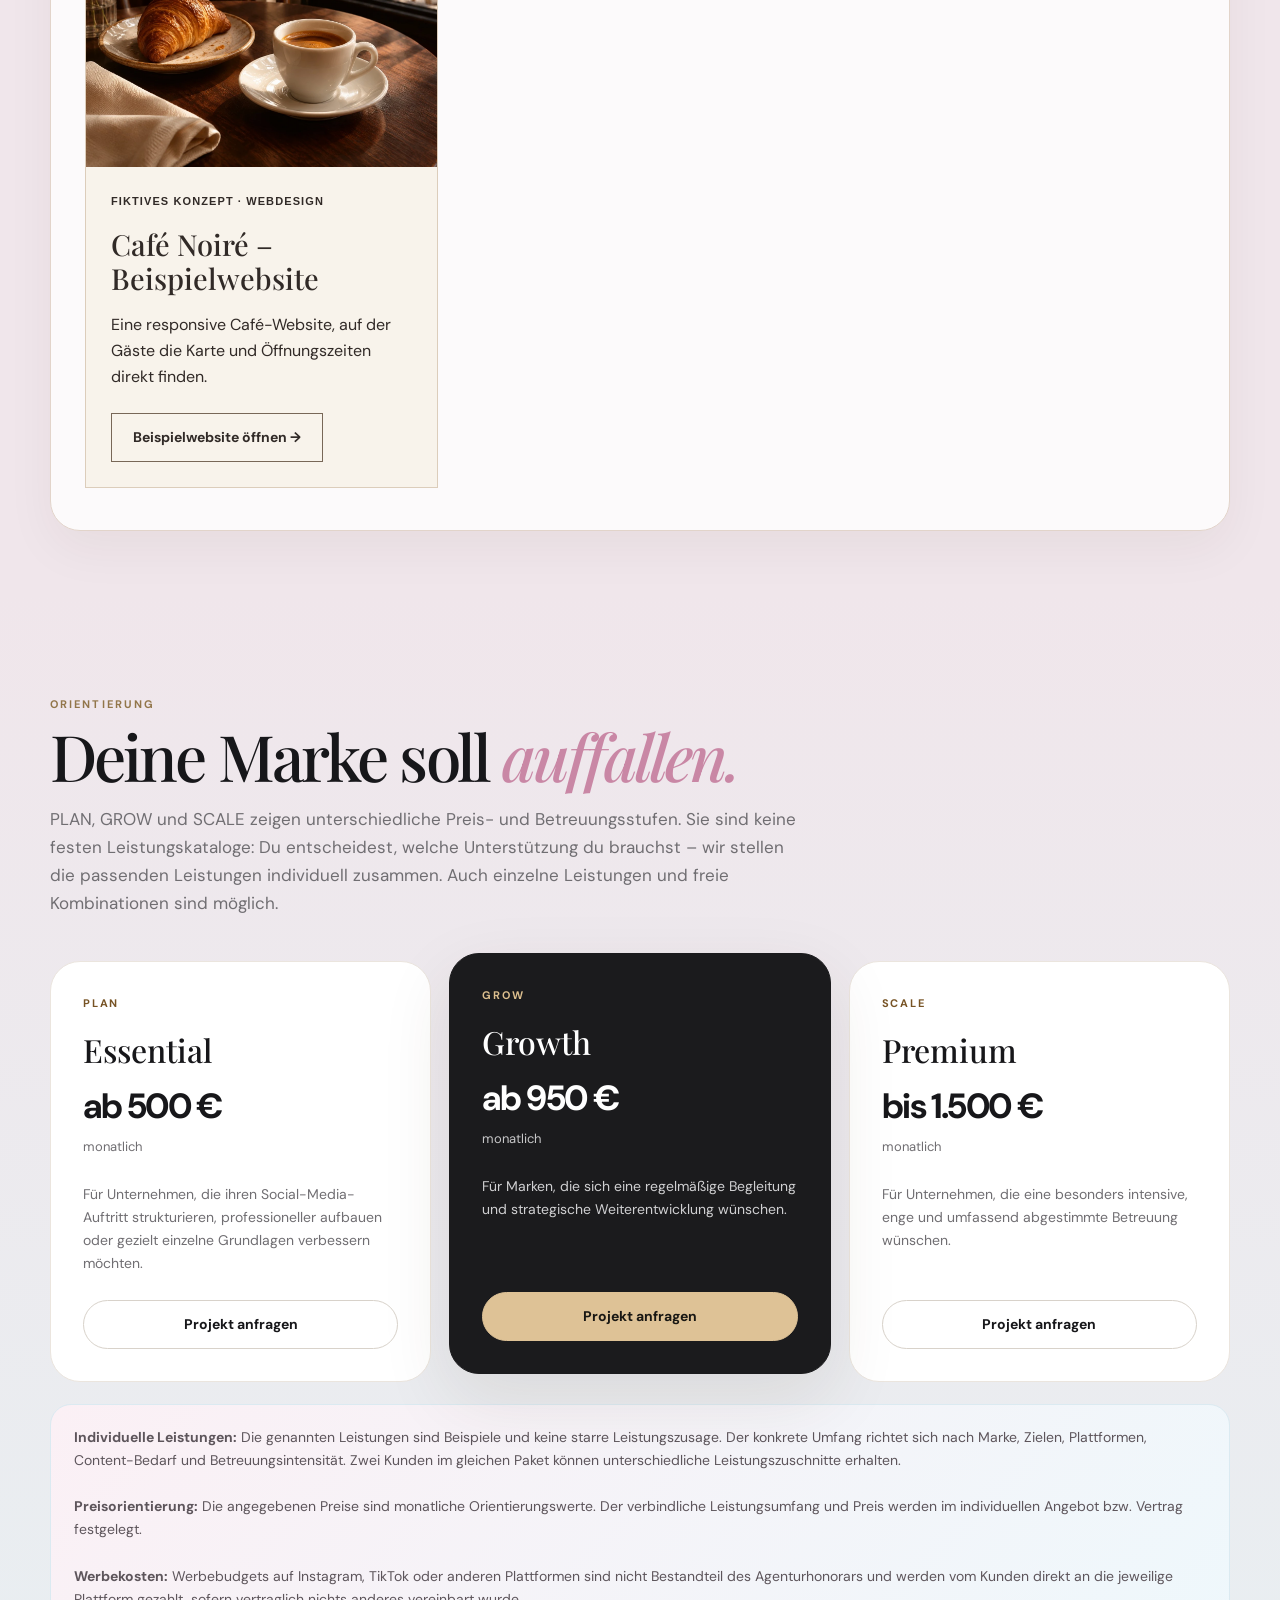
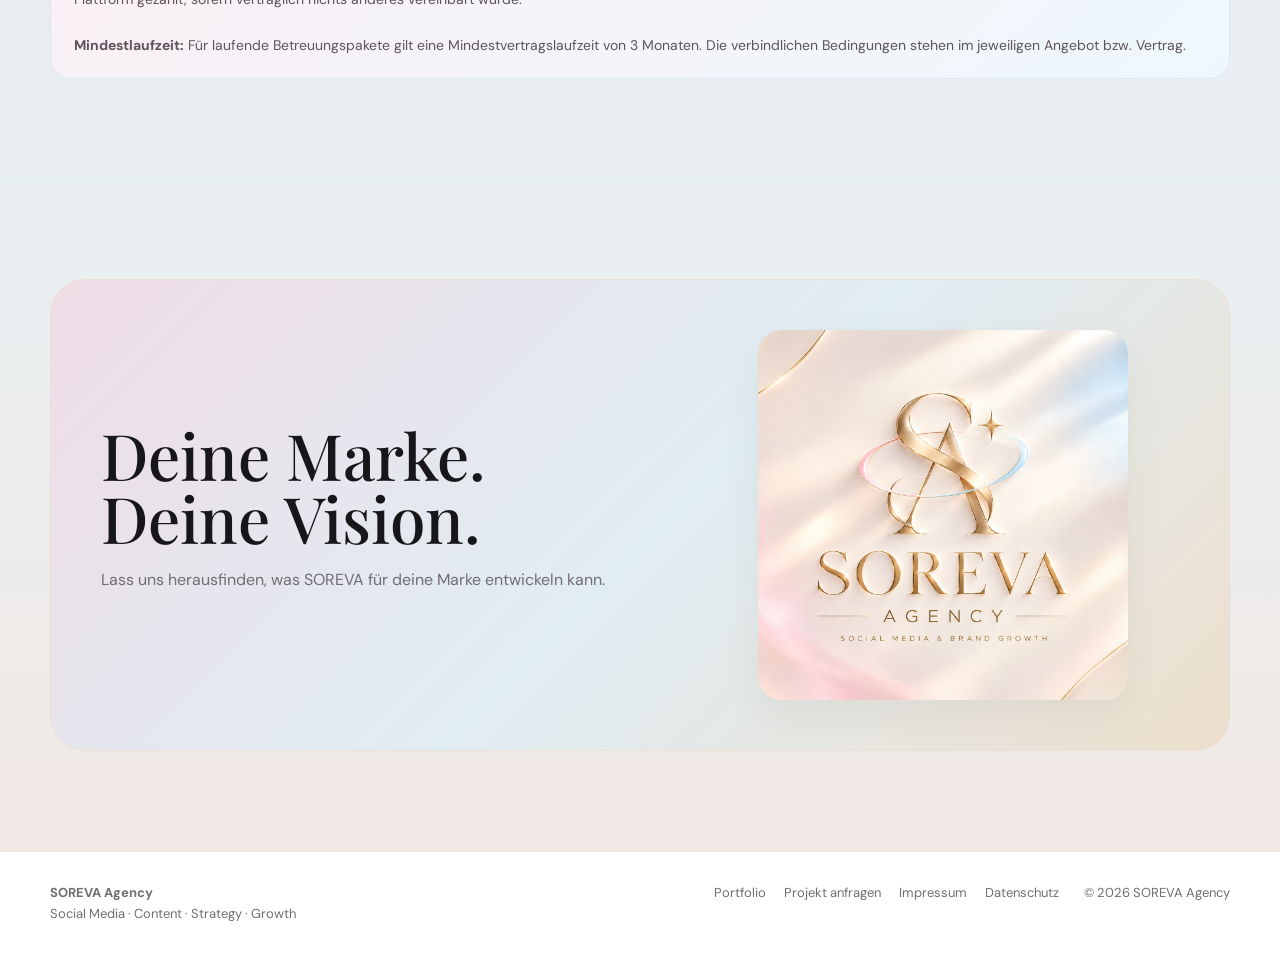
==== commit 9d08933b: "Kontrast der kleinen Startseiten-Beschriftungen erhöhen" ====
--- a/index.html
+++ b/index.html
@@ -14,7 +14,7 @@
 
 
 
-    <link rel="stylesheet" href="style.css?v=20261120-local-fonts">
+    <link rel="stylesheet" href="style.css?v=20261120-label-contrast">
     <link rel="stylesheet" href="portfolio.css">
     <style>
         .pf-cafe-projects {
--- a/style.css
+++ b/style.css
@@ -1072,7 +1072,7 @@
 
 .package-label {
     color:
-        var(--gold-dark);
+        #775324;
 
     font-size: 11px;
 
@@ -1617,7 +1617,8 @@
 }
 
 
-.legal-content h3 {
+.legal-content h3,
+.legal-imprint h2 {
     margin:
         35px 0
         10px;
@@ -2376,7 +2377,7 @@
 
     border: 1px solid #eed0dd;
 
-    color: #a85f7f;
+    color: #82425f;
 
     font-size: 11px;
     font-weight: 700;
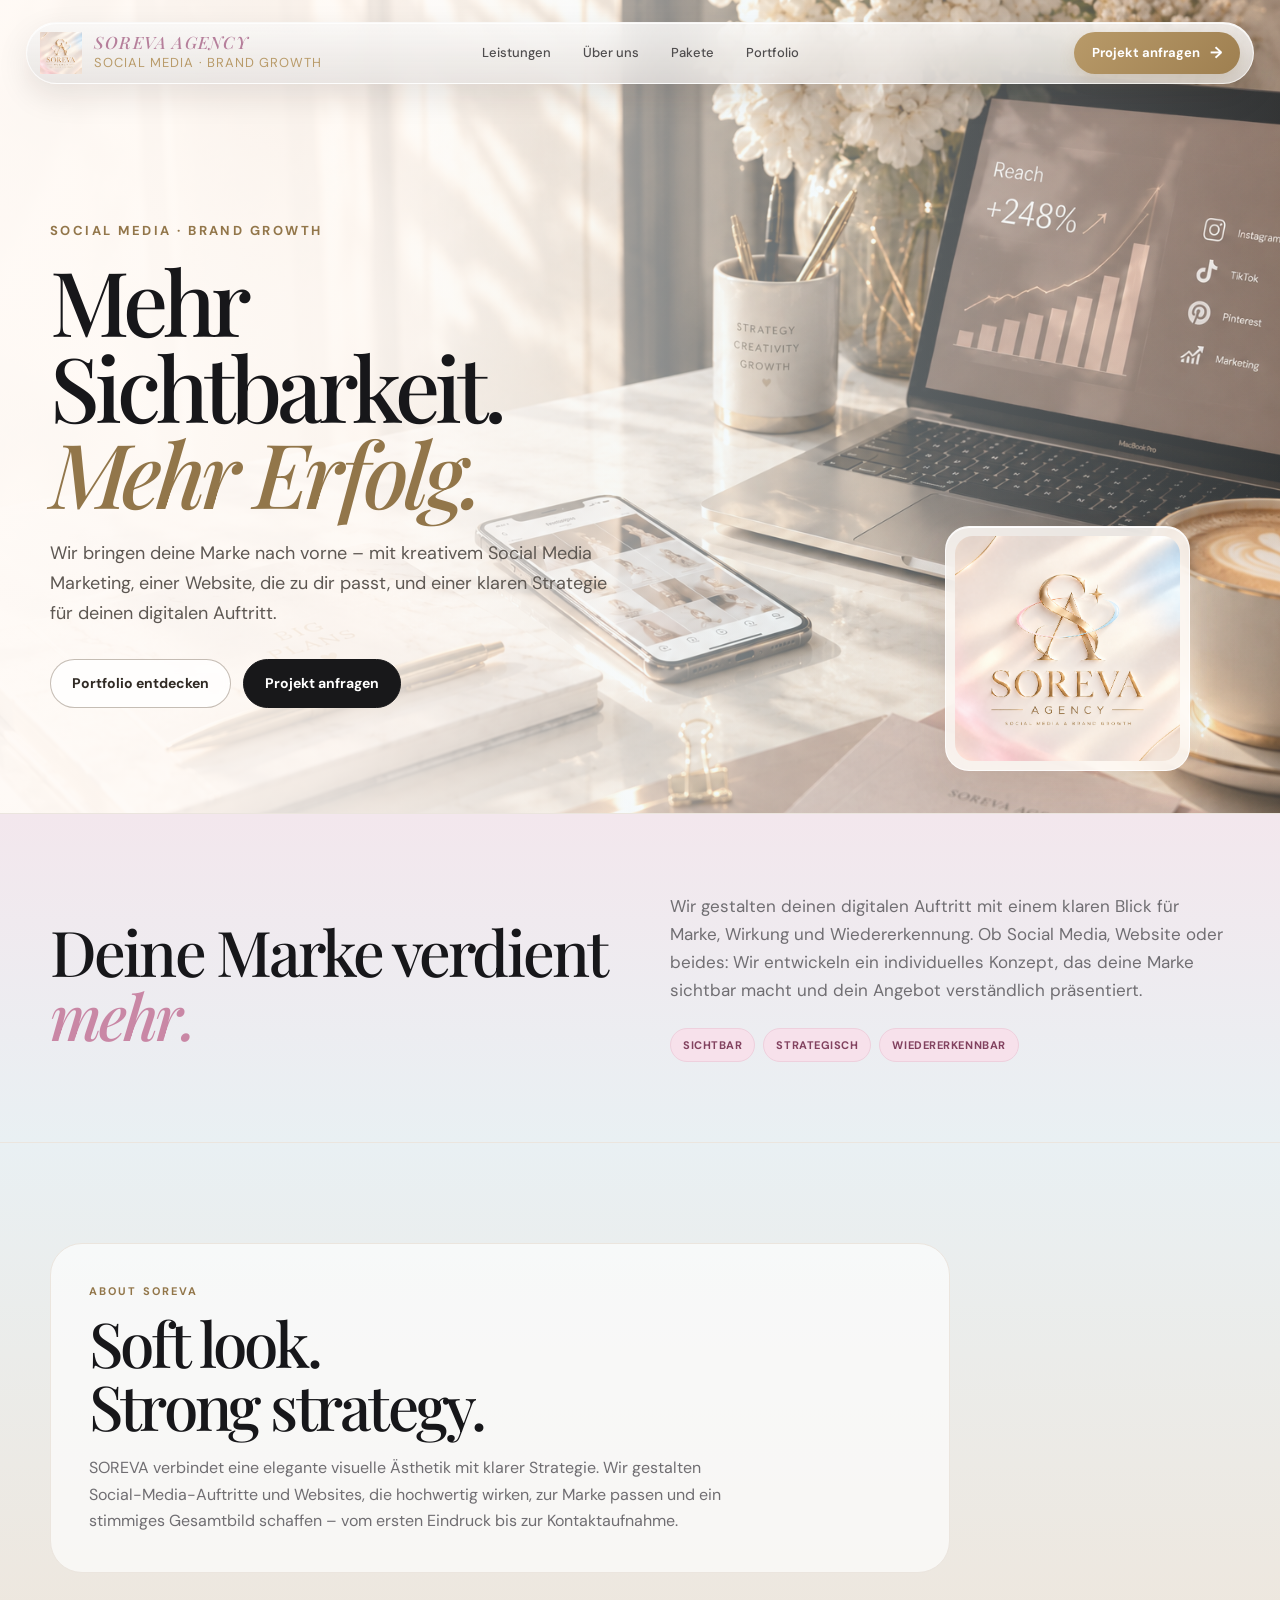
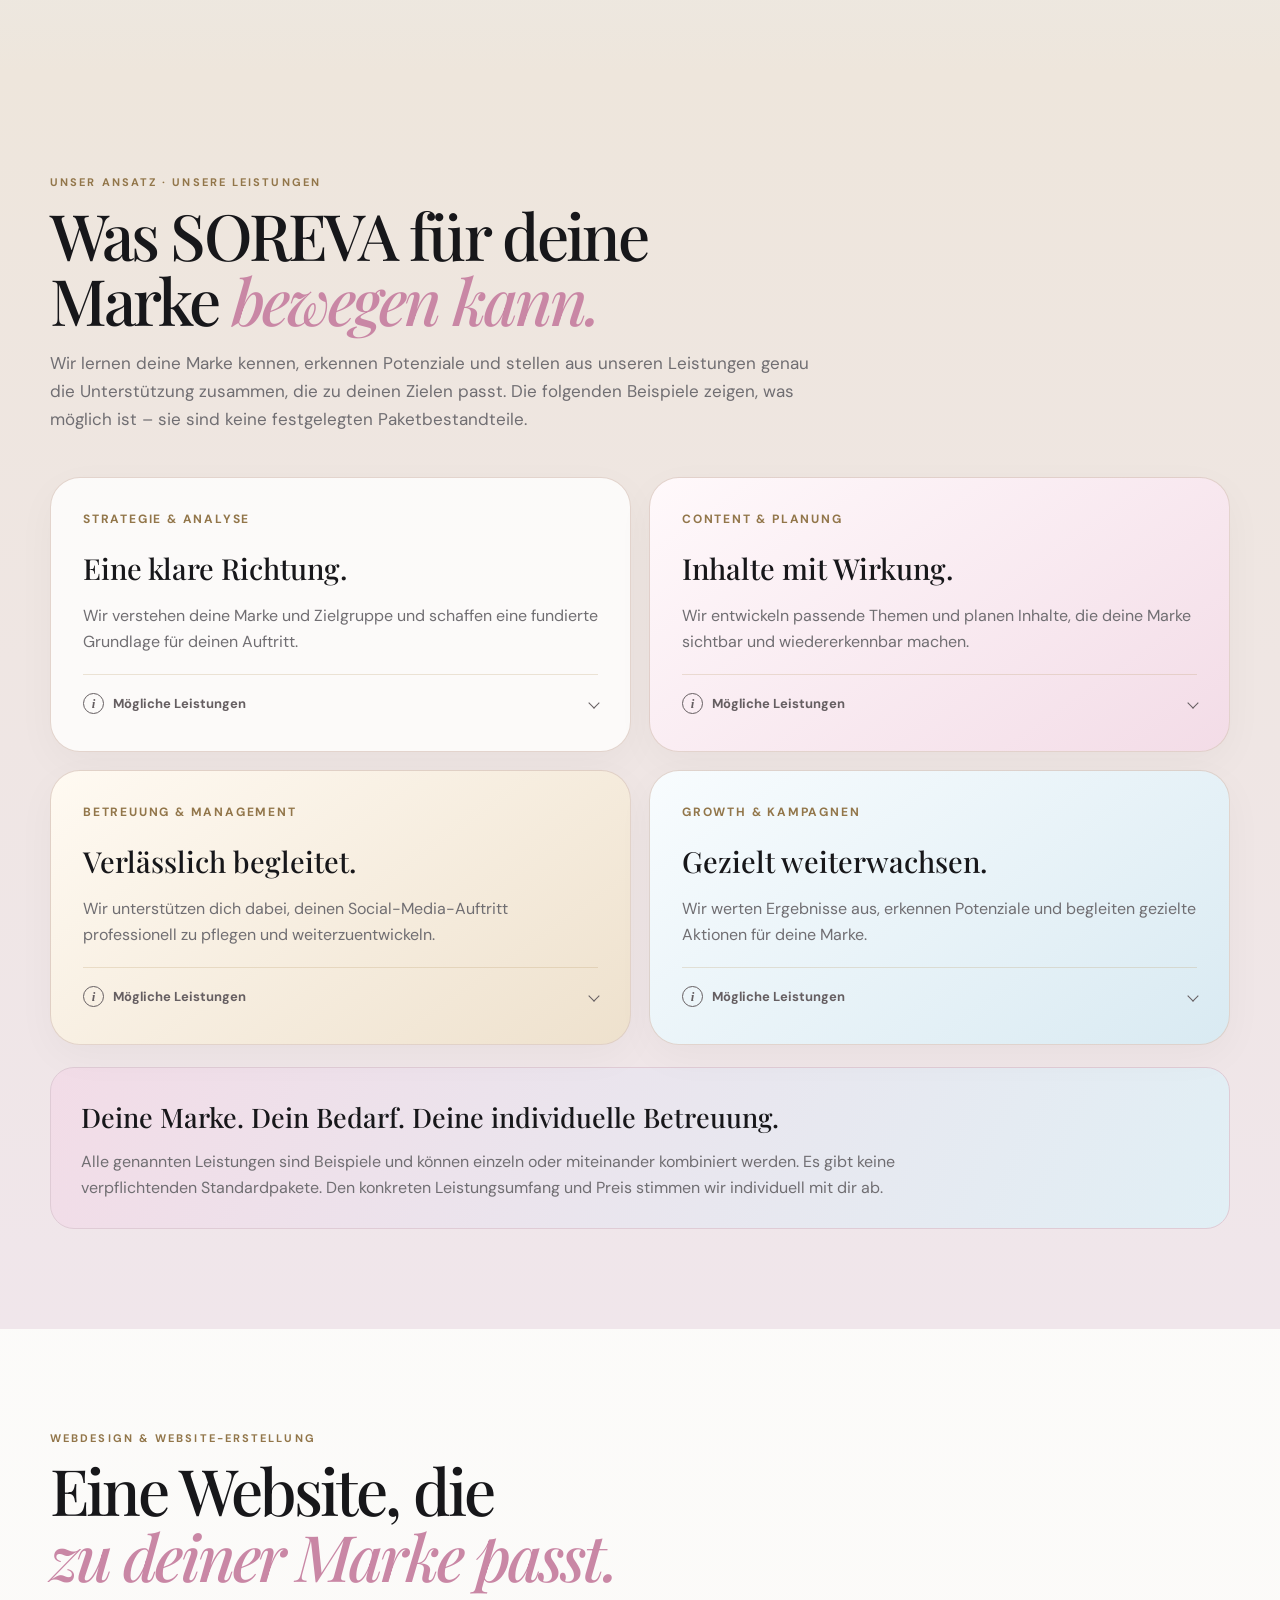
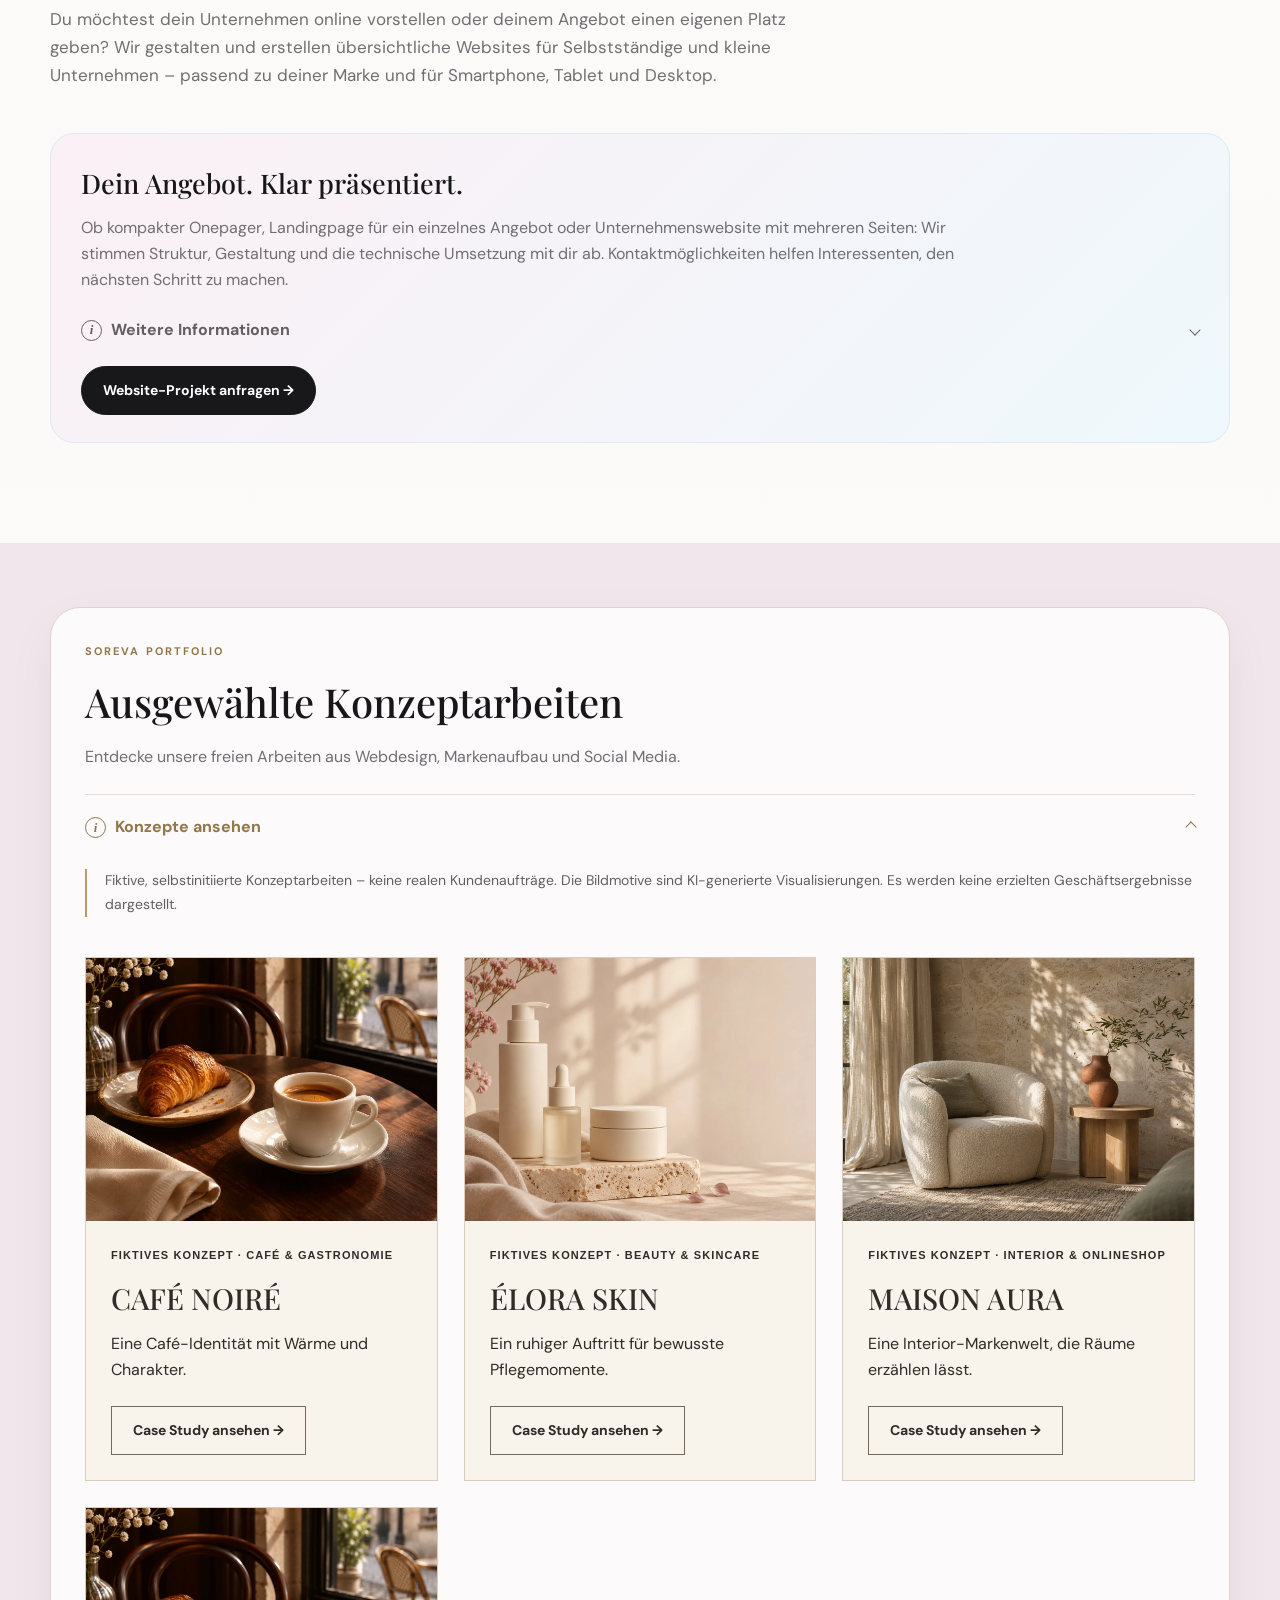
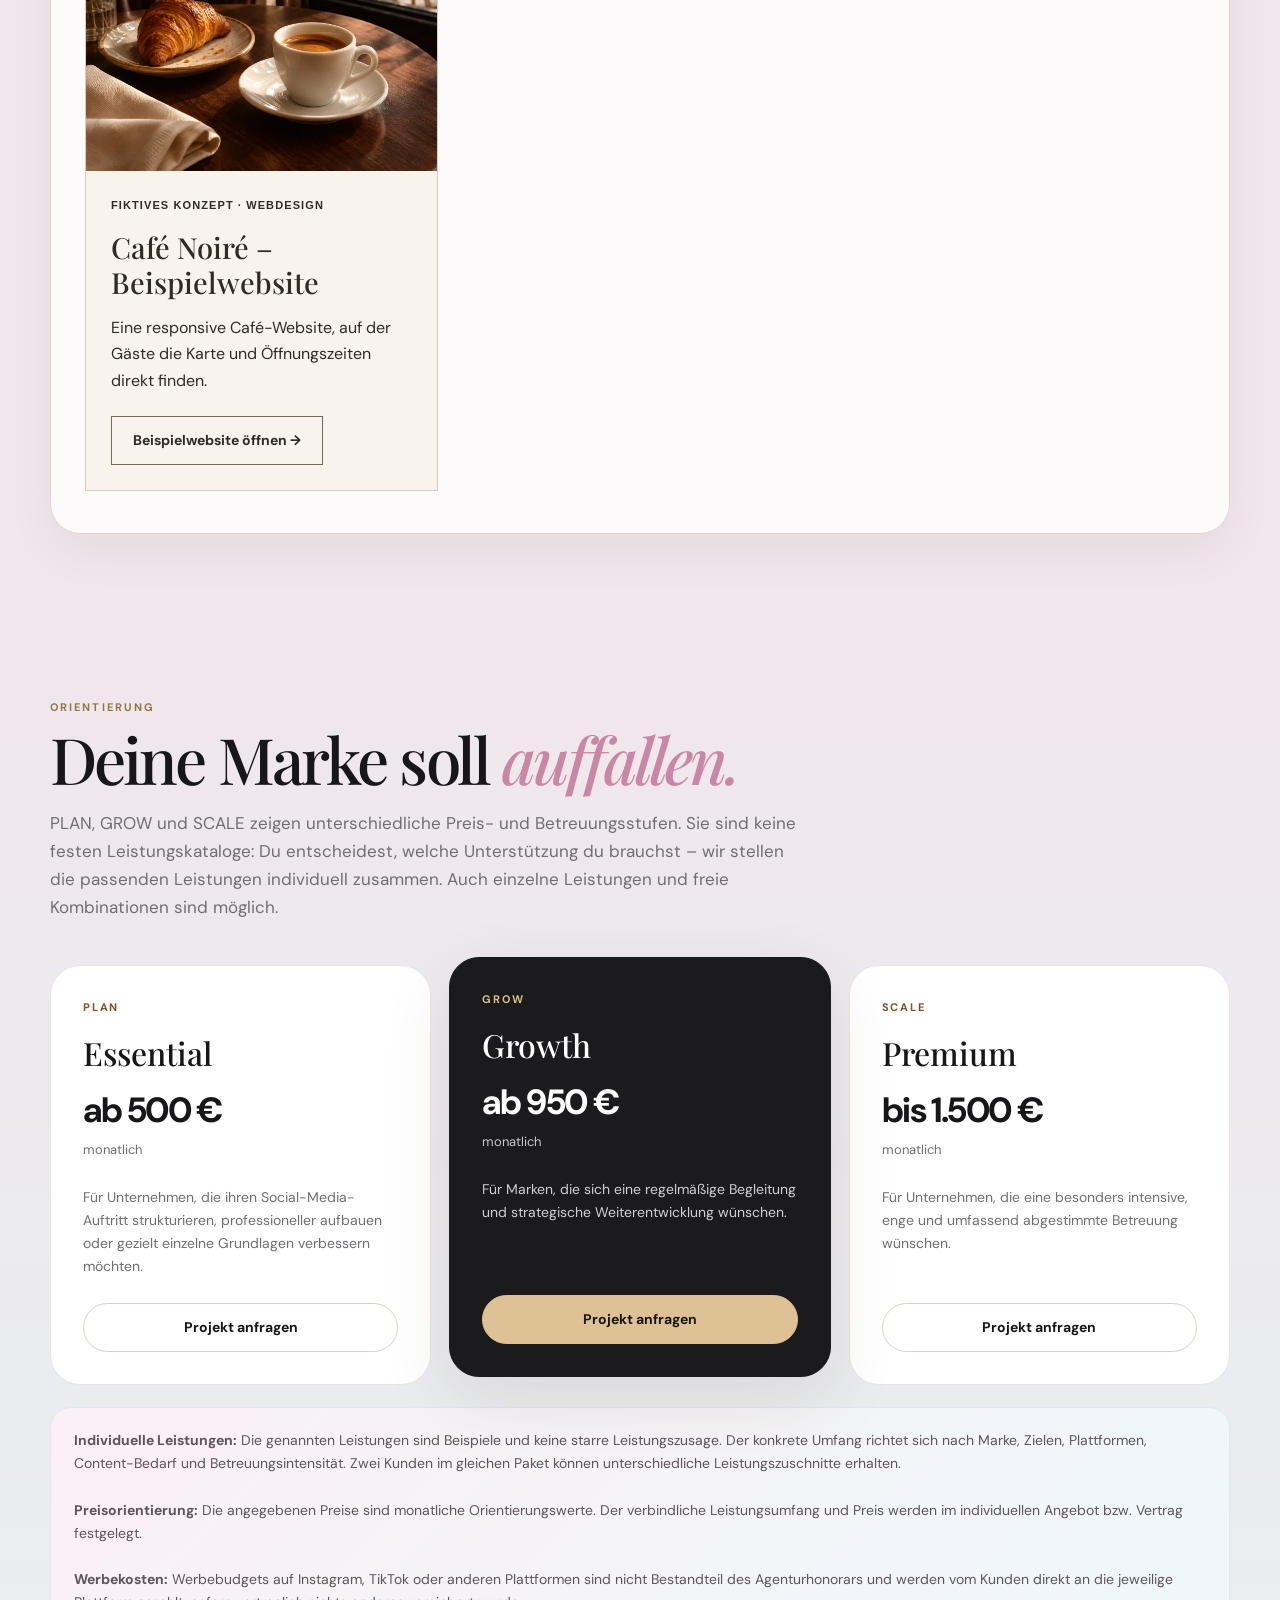
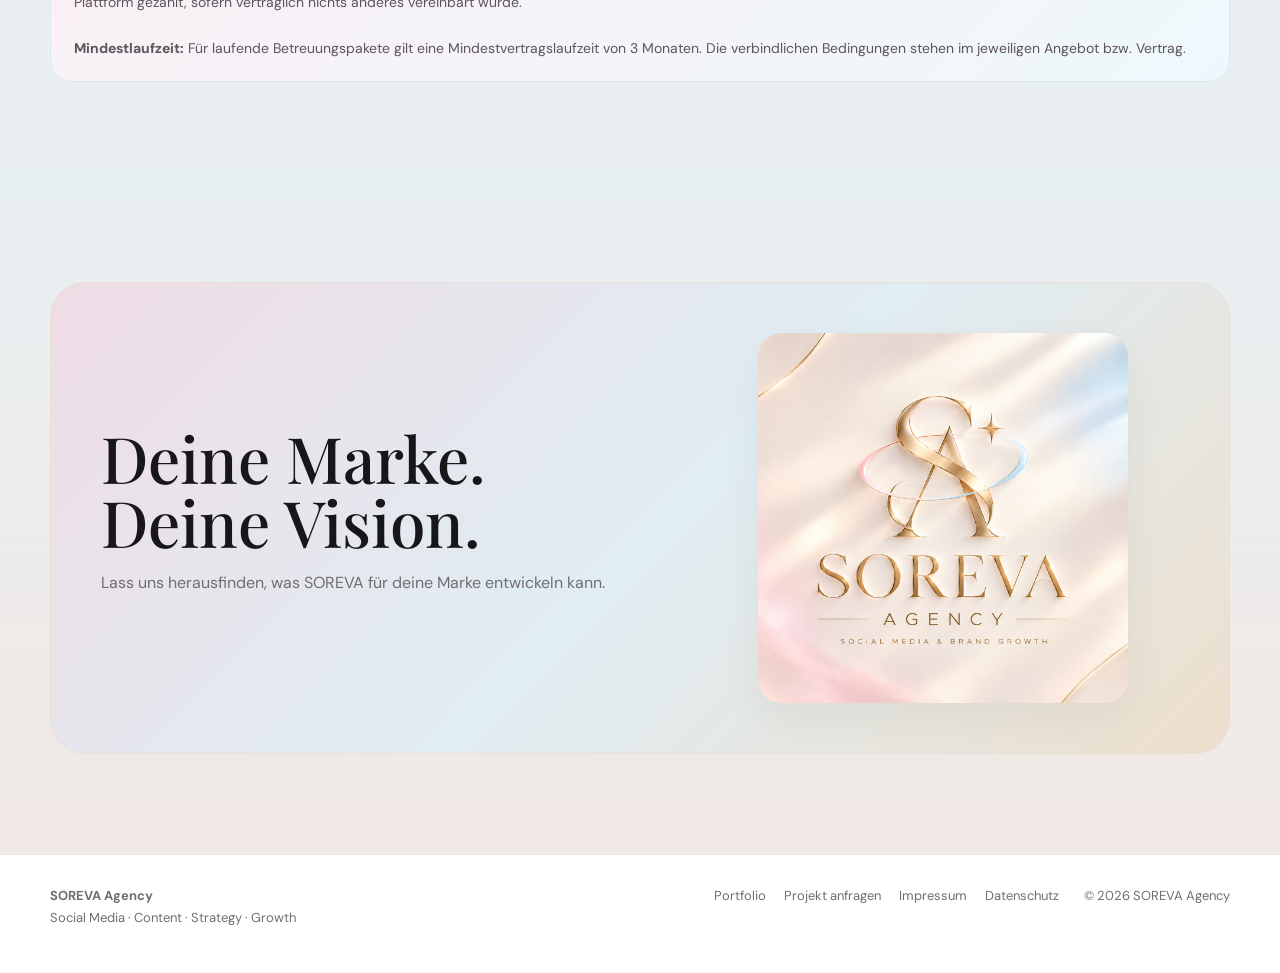
==== commit 36ce084c: "Schriftgröße des Soreva-Claims erhöhen" ====
--- a/index.html
+++ b/index.html
@@ -14,7 +14,7 @@
 
 
 
-    <link rel="stylesheet" href="style.css?v=20261120-label-contrast">
+    <link rel="stylesheet" href="style.css?v=20261120-brand-readability">
     <link rel="stylesheet" href="portfolio.css">
     <style>
         .pf-cafe-projects {
--- a/style.css
+++ b/style.css
@@ -3303,7 +3303,7 @@
 .navbar .brand-tagline {
     display: block;
     max-width: 100%;
-    font-size: 9px;
+    font-size: 0.8125rem;
     line-height: 1.3;
     letter-spacing: .08em;
     white-space: normal;
@@ -3311,5 +3311,9 @@
 }
 .webdesign-details { margin: 18px 0; }
 @media (max-width: 930px) {
-    .navbar .brand-tagline { font-size: 7px; letter-spacing: .04em; }
-}
+    .navbar .brand-tagline { font-size: 0.75rem; letter-spacing: .03em; }
+}
+
+.hero-content > .eyebrow {
+    font-size: 0.8125rem;
+}
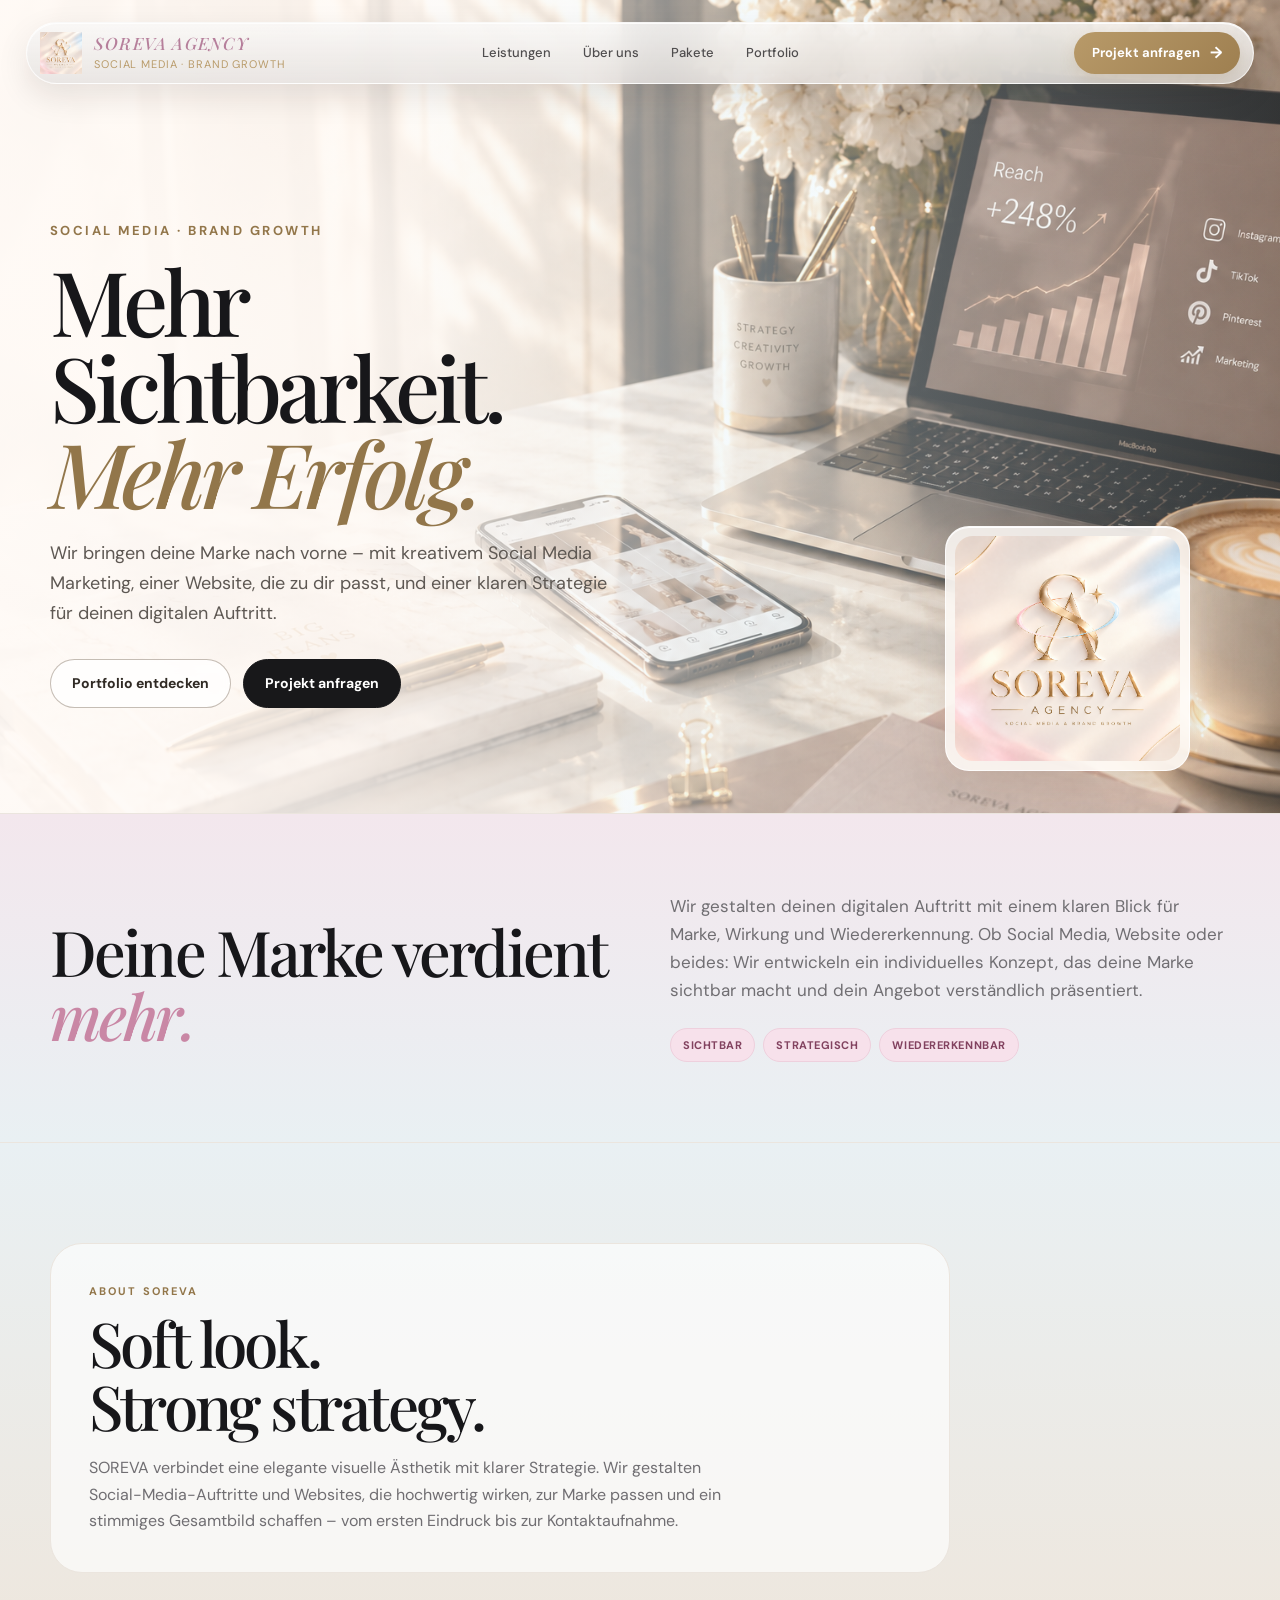
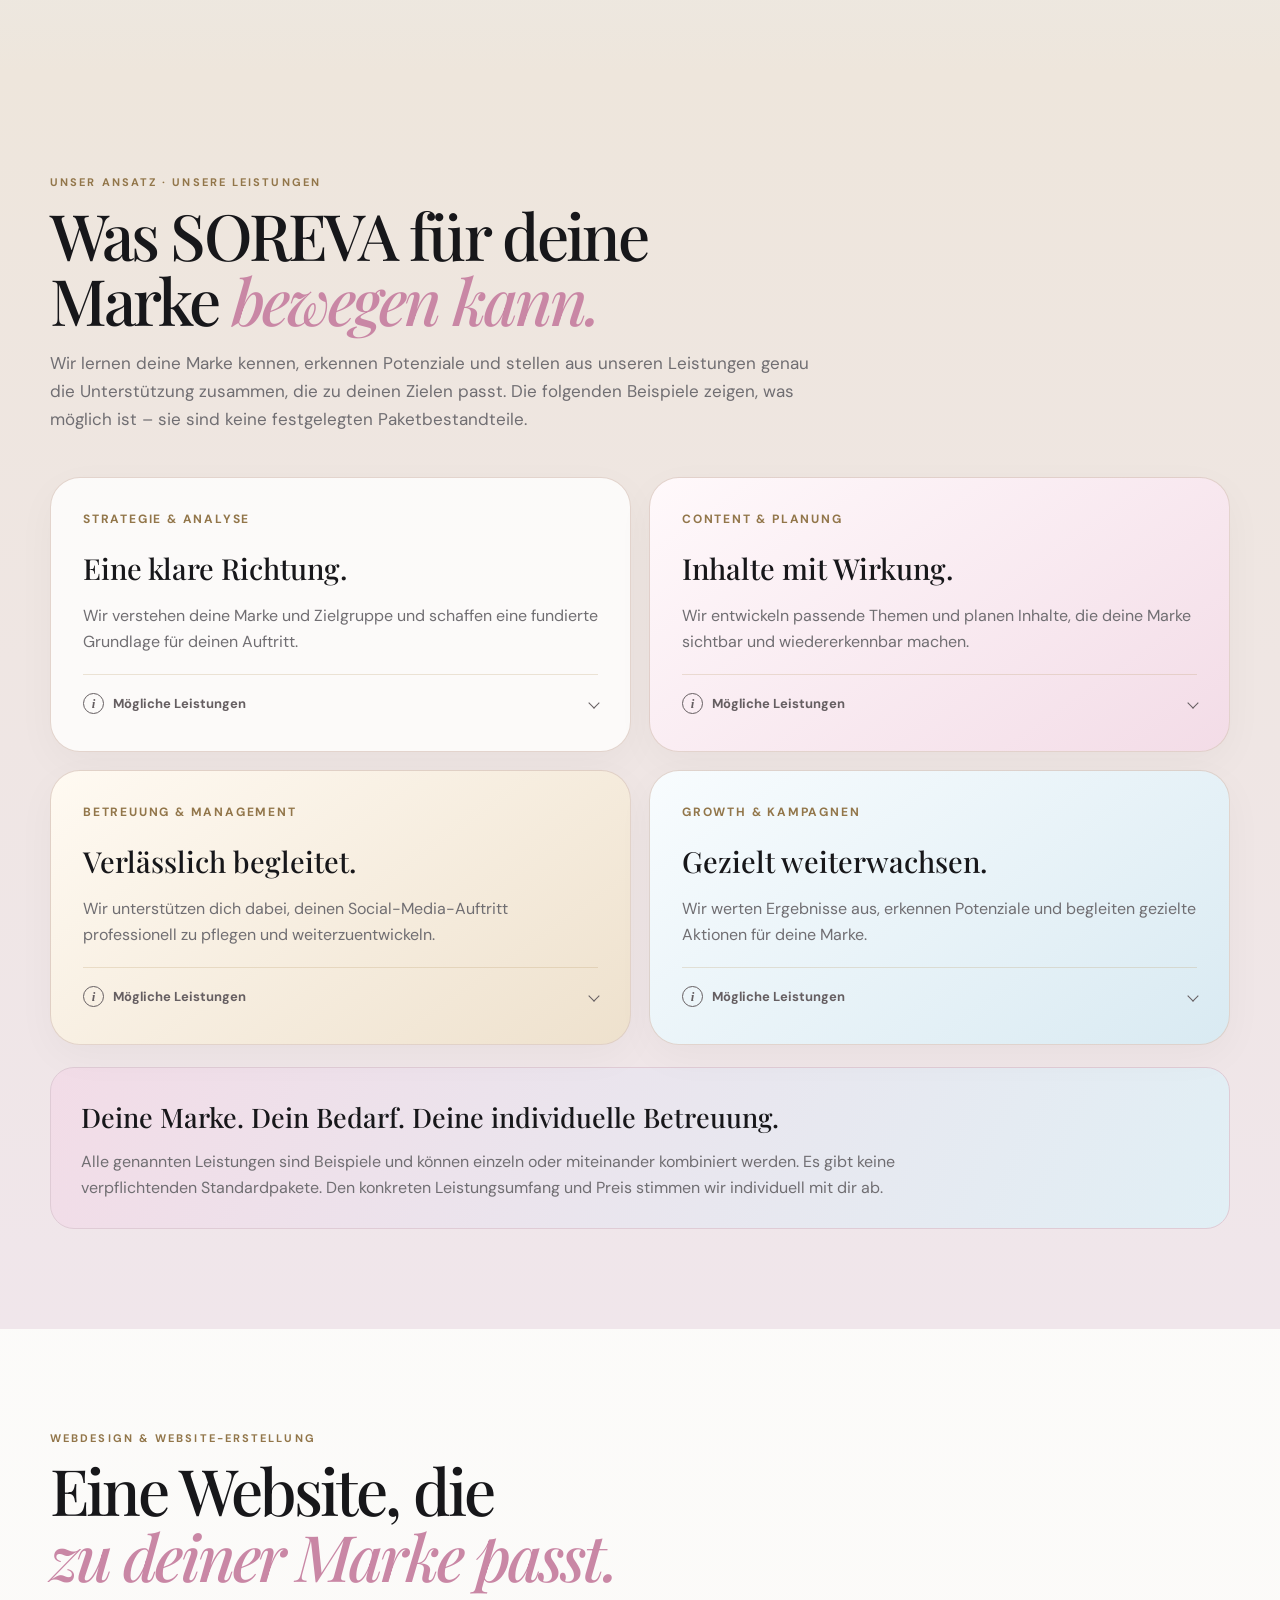
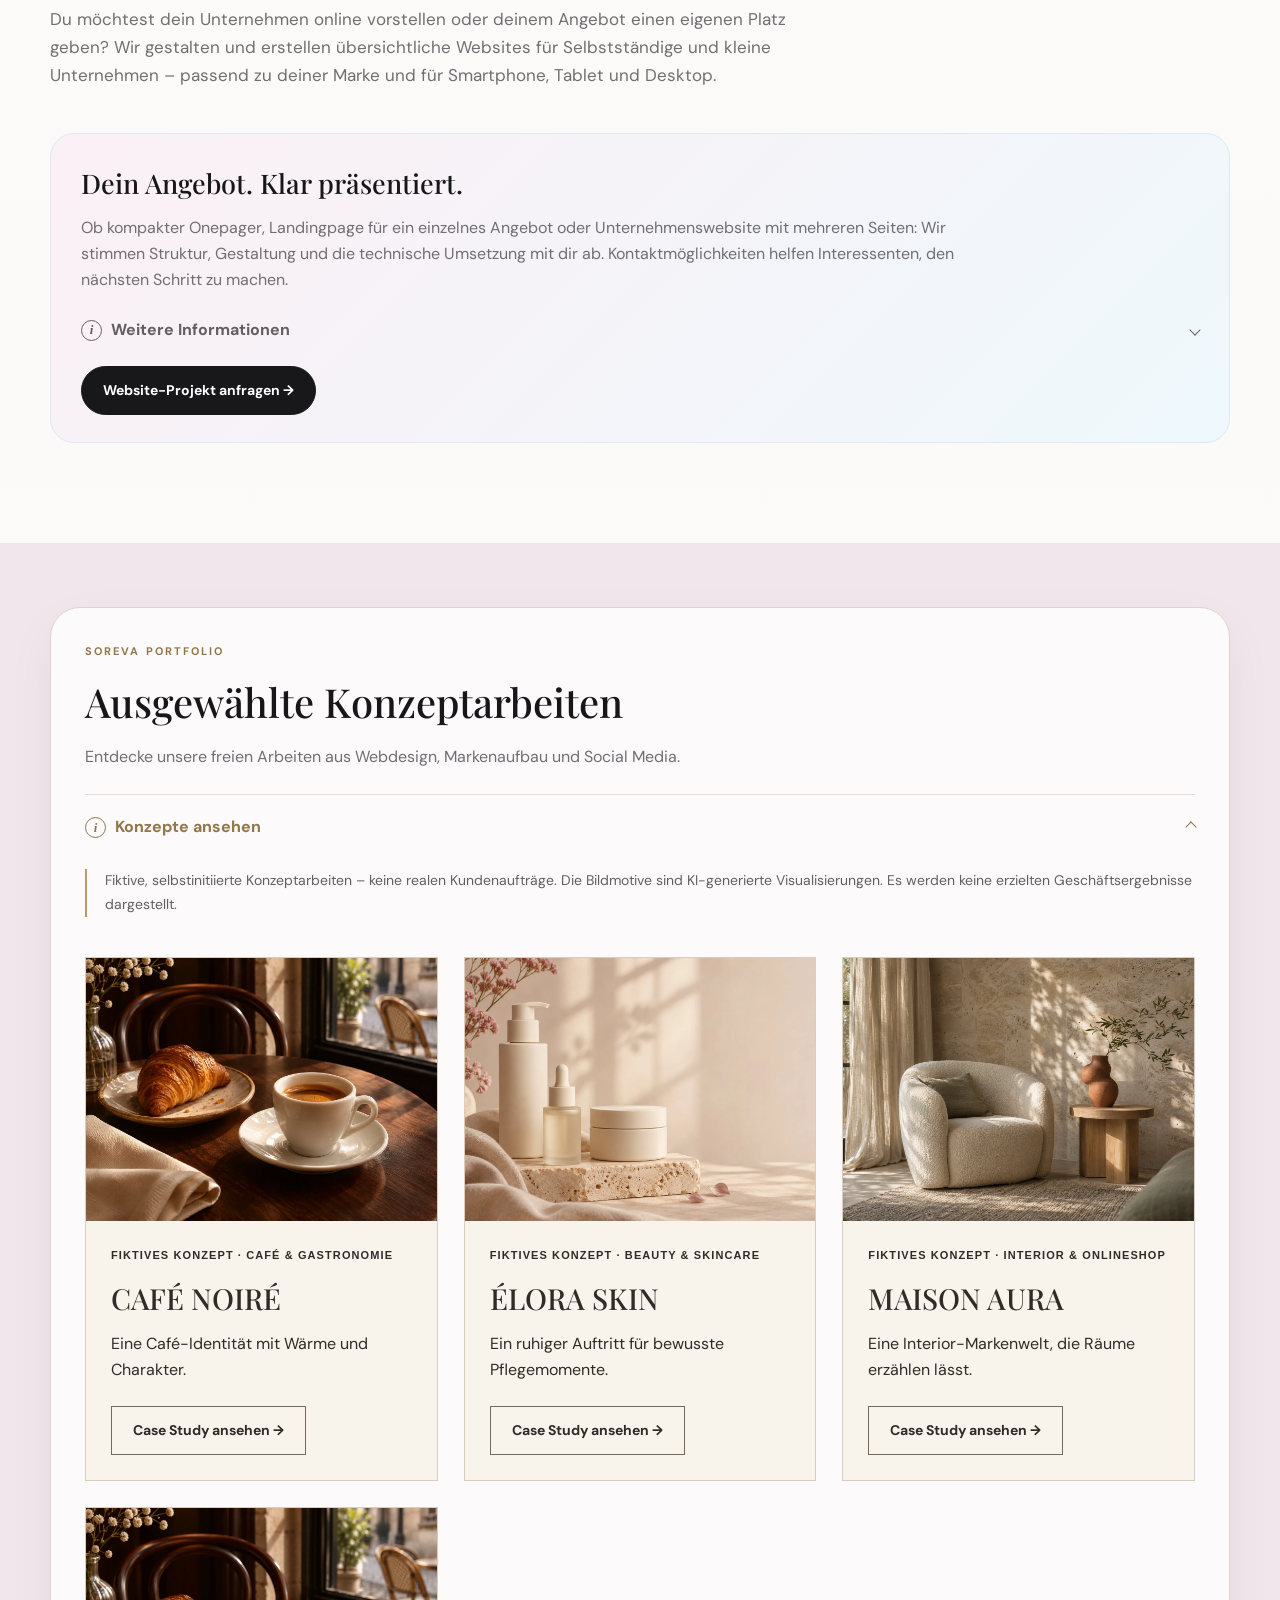
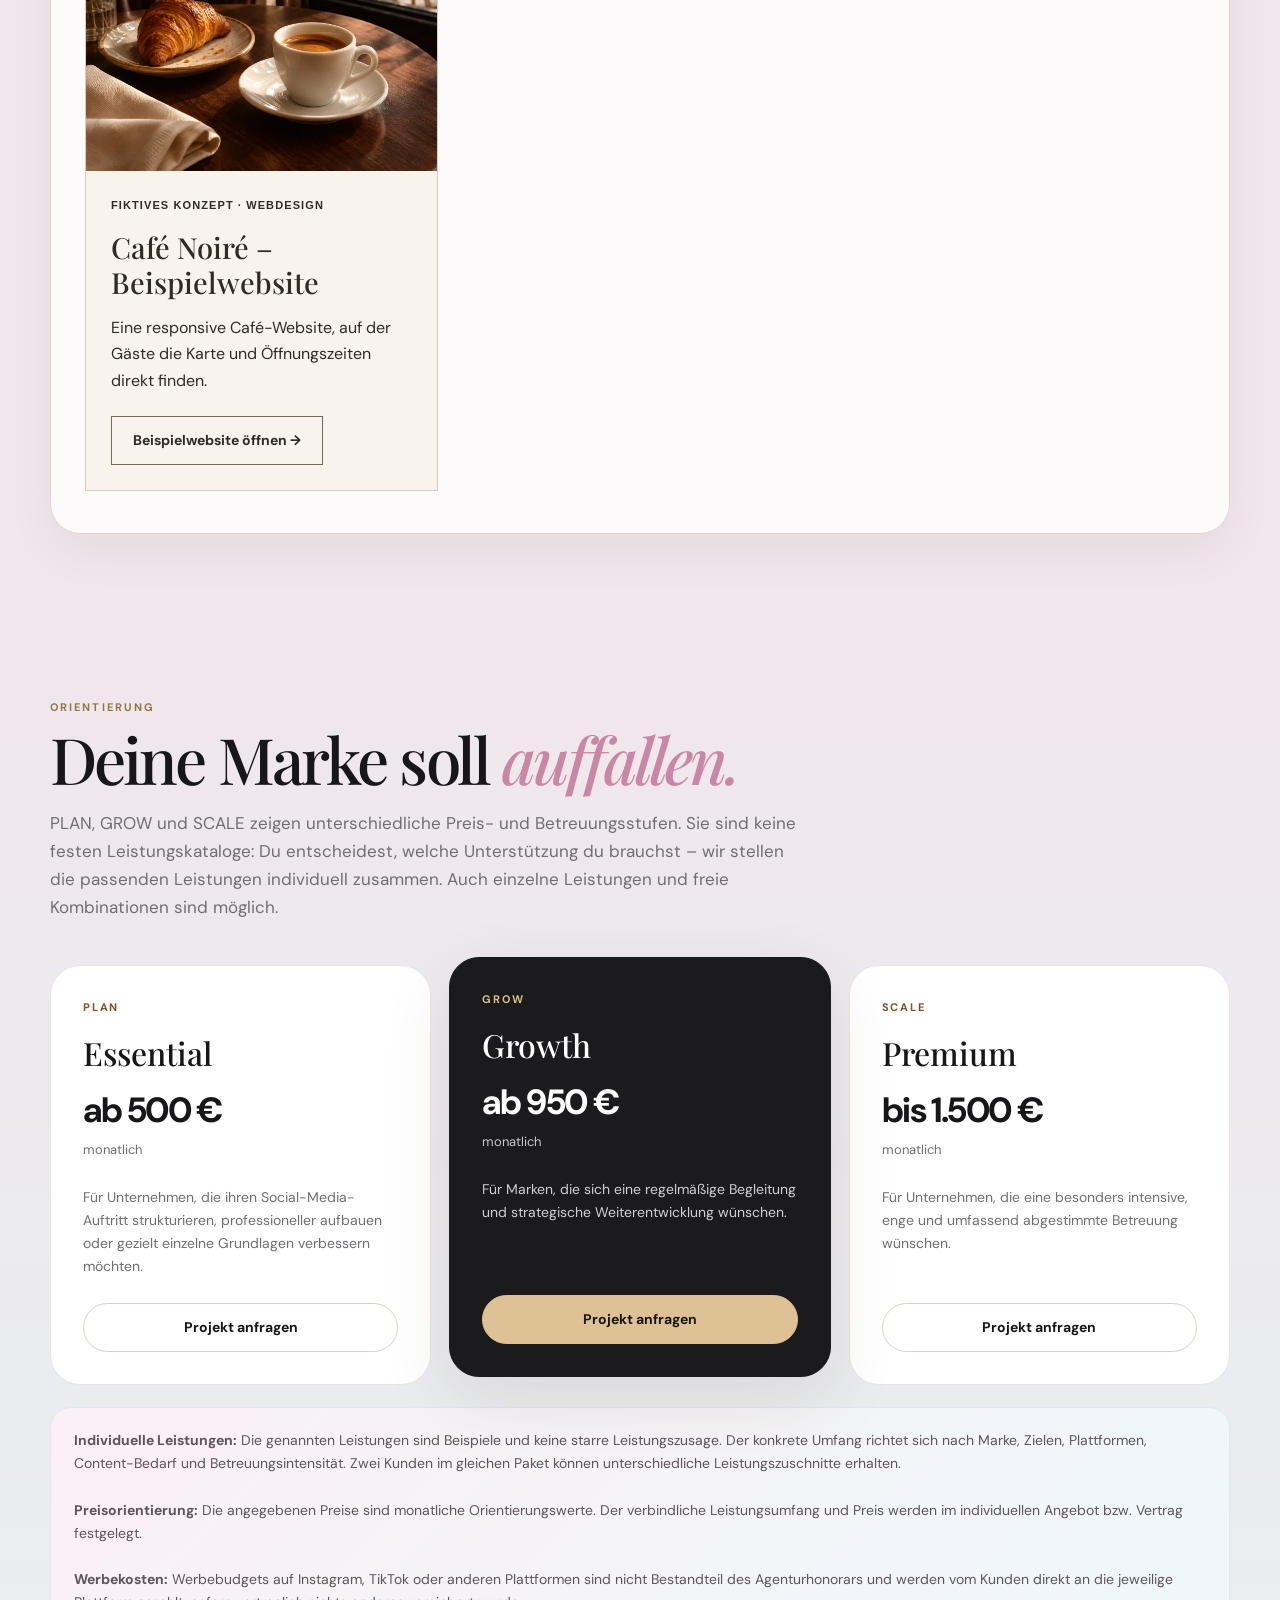
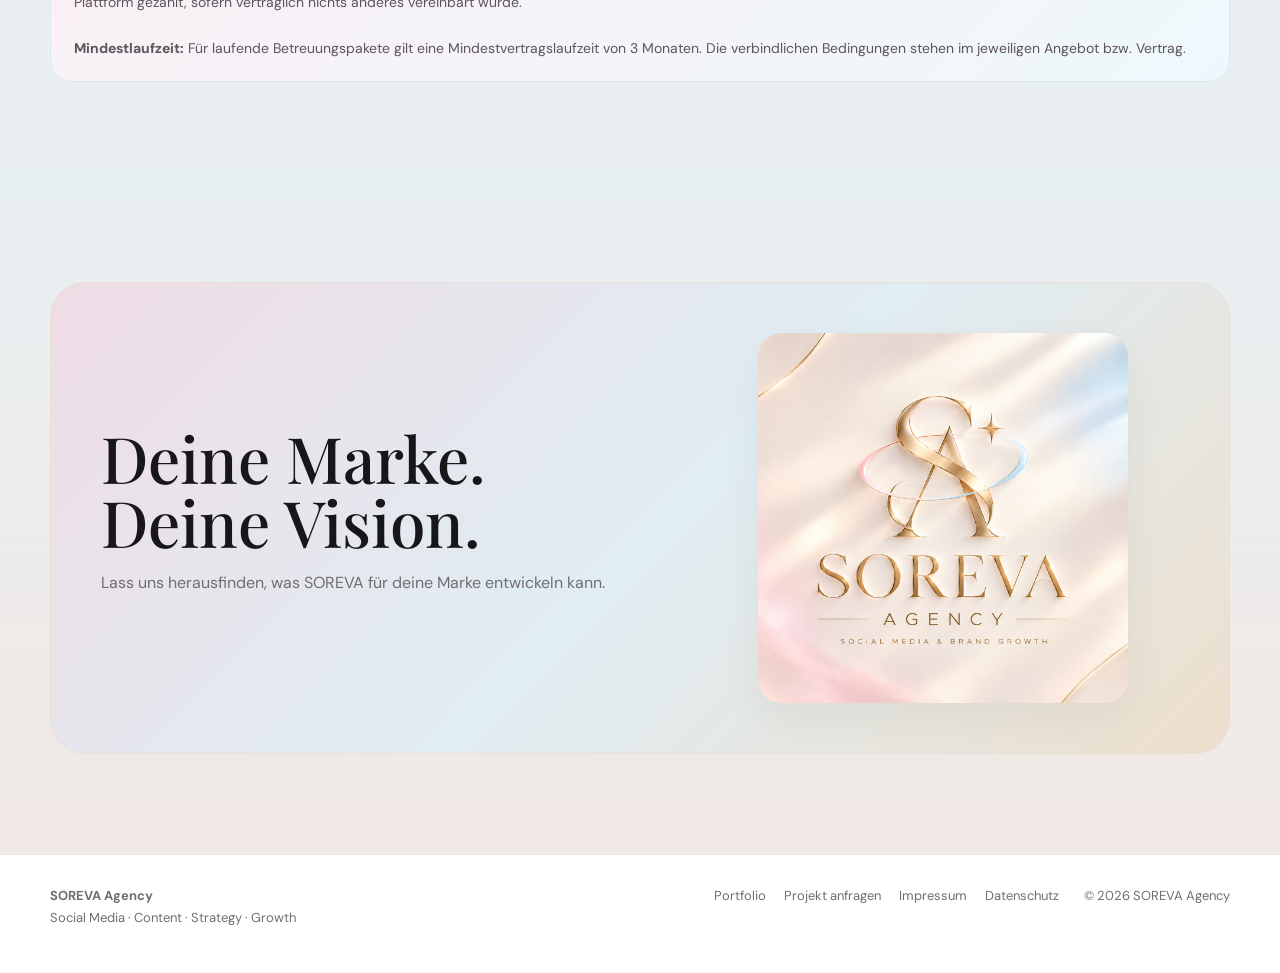
==== commit 90416af4: "Desktop-Claim dem Agenturnamen unterordnen" ====
--- a/index.html
+++ b/index.html
@@ -14,7 +14,7 @@
 
 
 
-    <link rel="stylesheet" href="style.css?v=20261120-brand-readability">
+    <link rel="stylesheet" href="style.css?v=20261120-brand-balance">
     <link rel="stylesheet" href="portfolio.css">
     <style>
         .pf-cafe-projects {
--- a/style.css
+++ b/style.css
@@ -3303,7 +3303,7 @@
 .navbar .brand-tagline {
     display: block;
     max-width: 100%;
-    font-size: 0.8125rem;
+    font-size: 0.6875rem;
     line-height: 1.3;
     letter-spacing: .08em;
     white-space: normal;
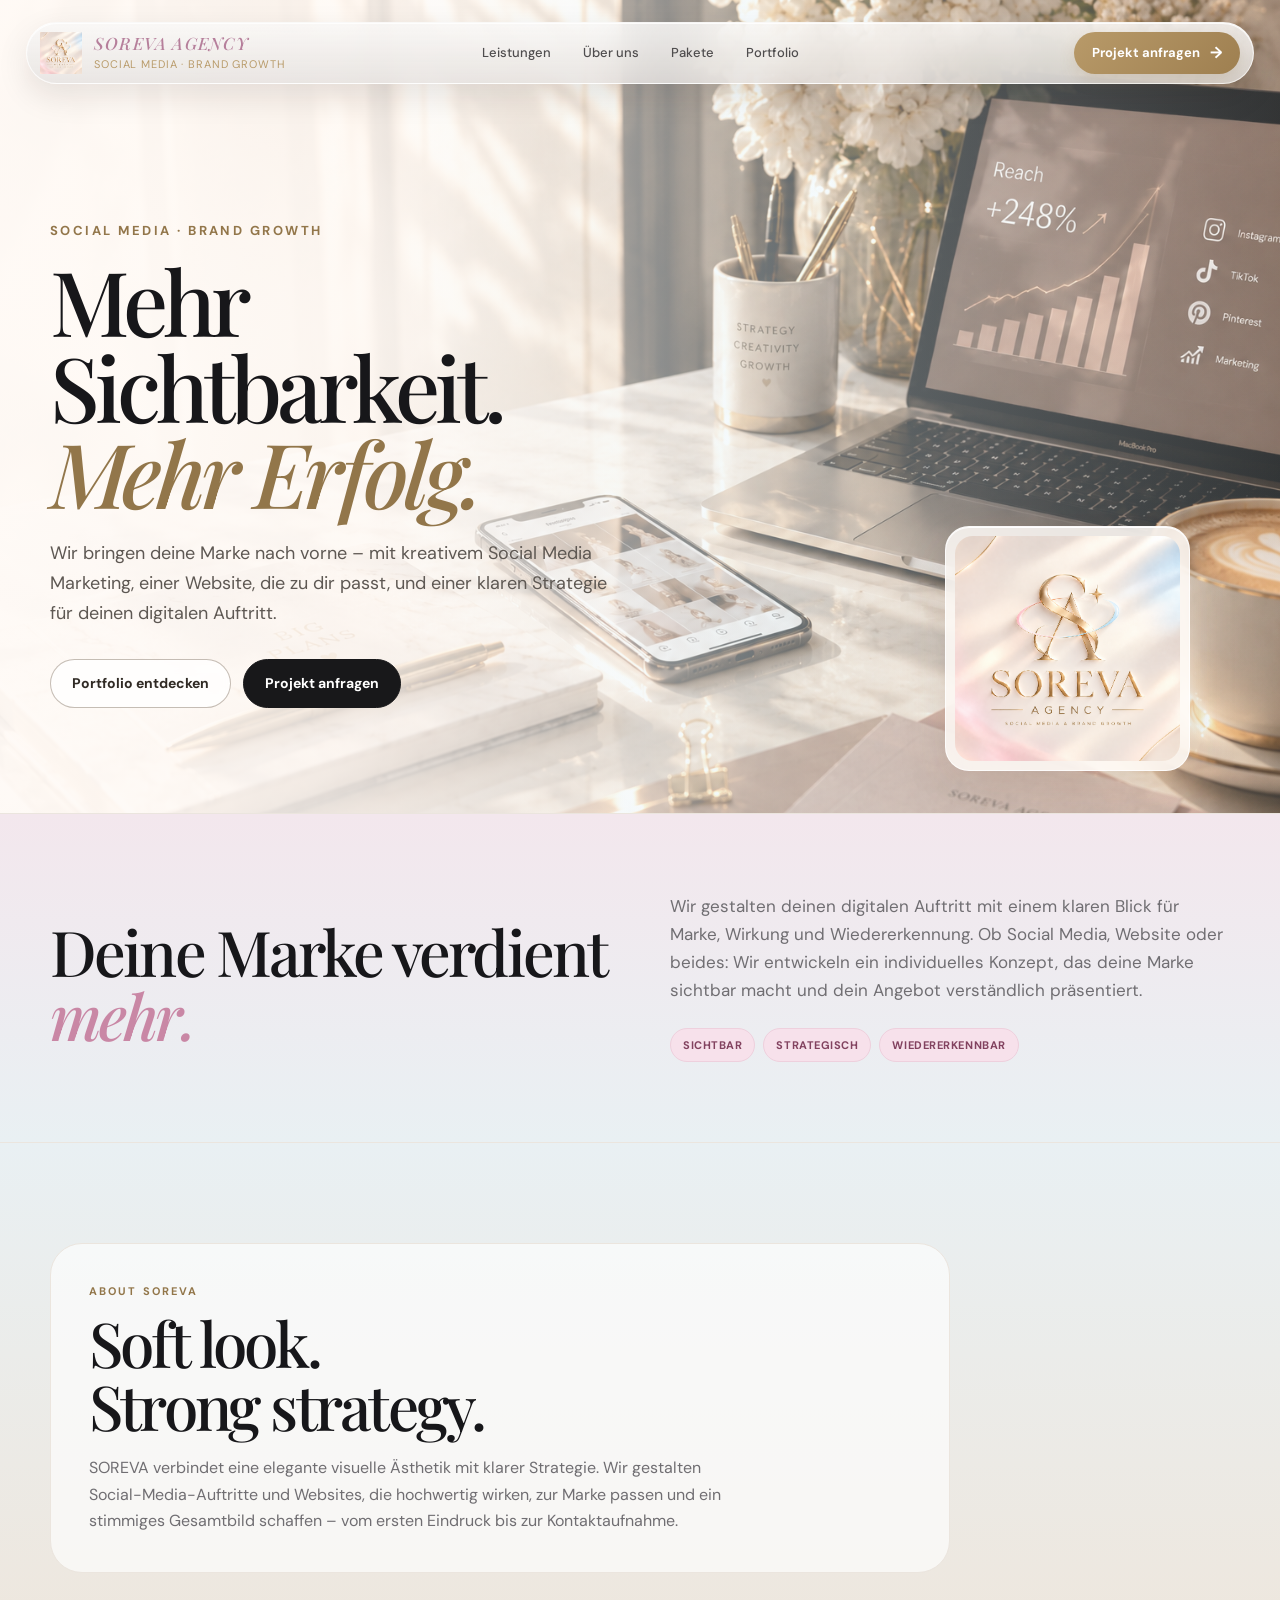
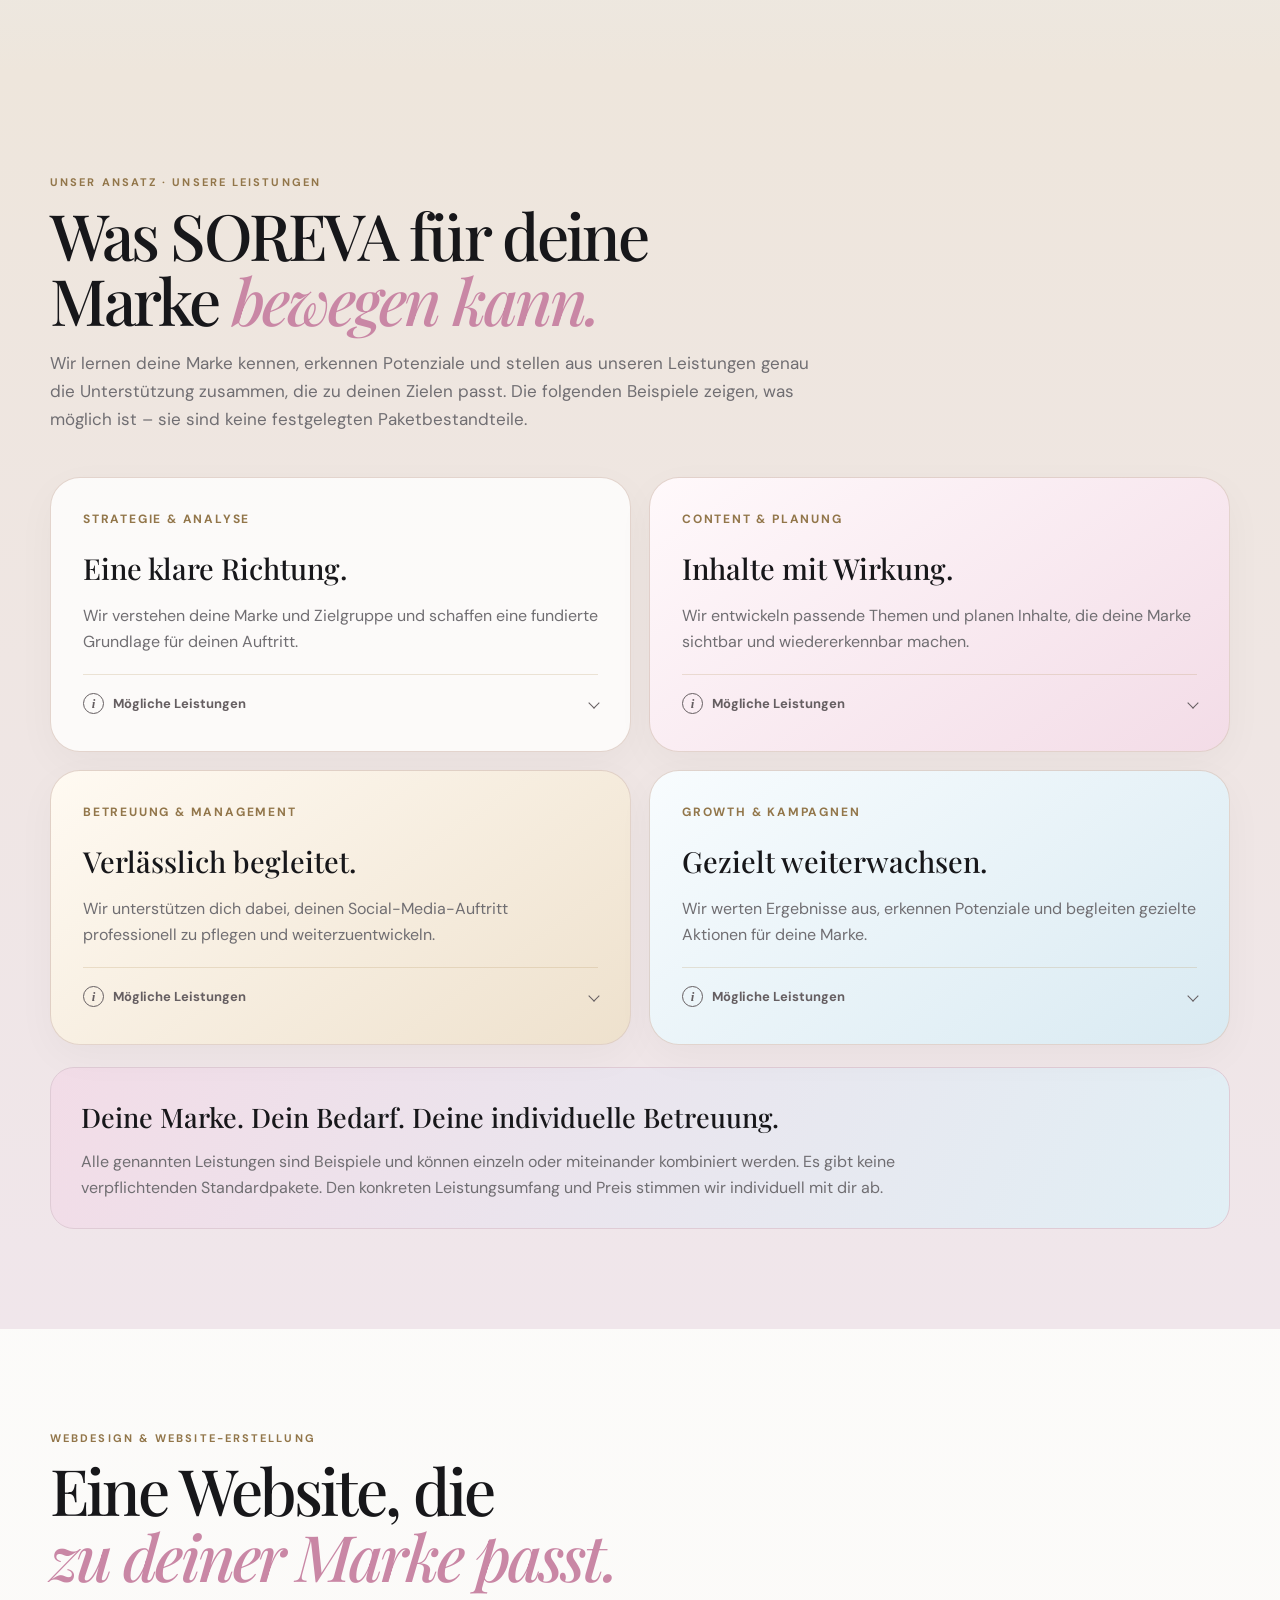
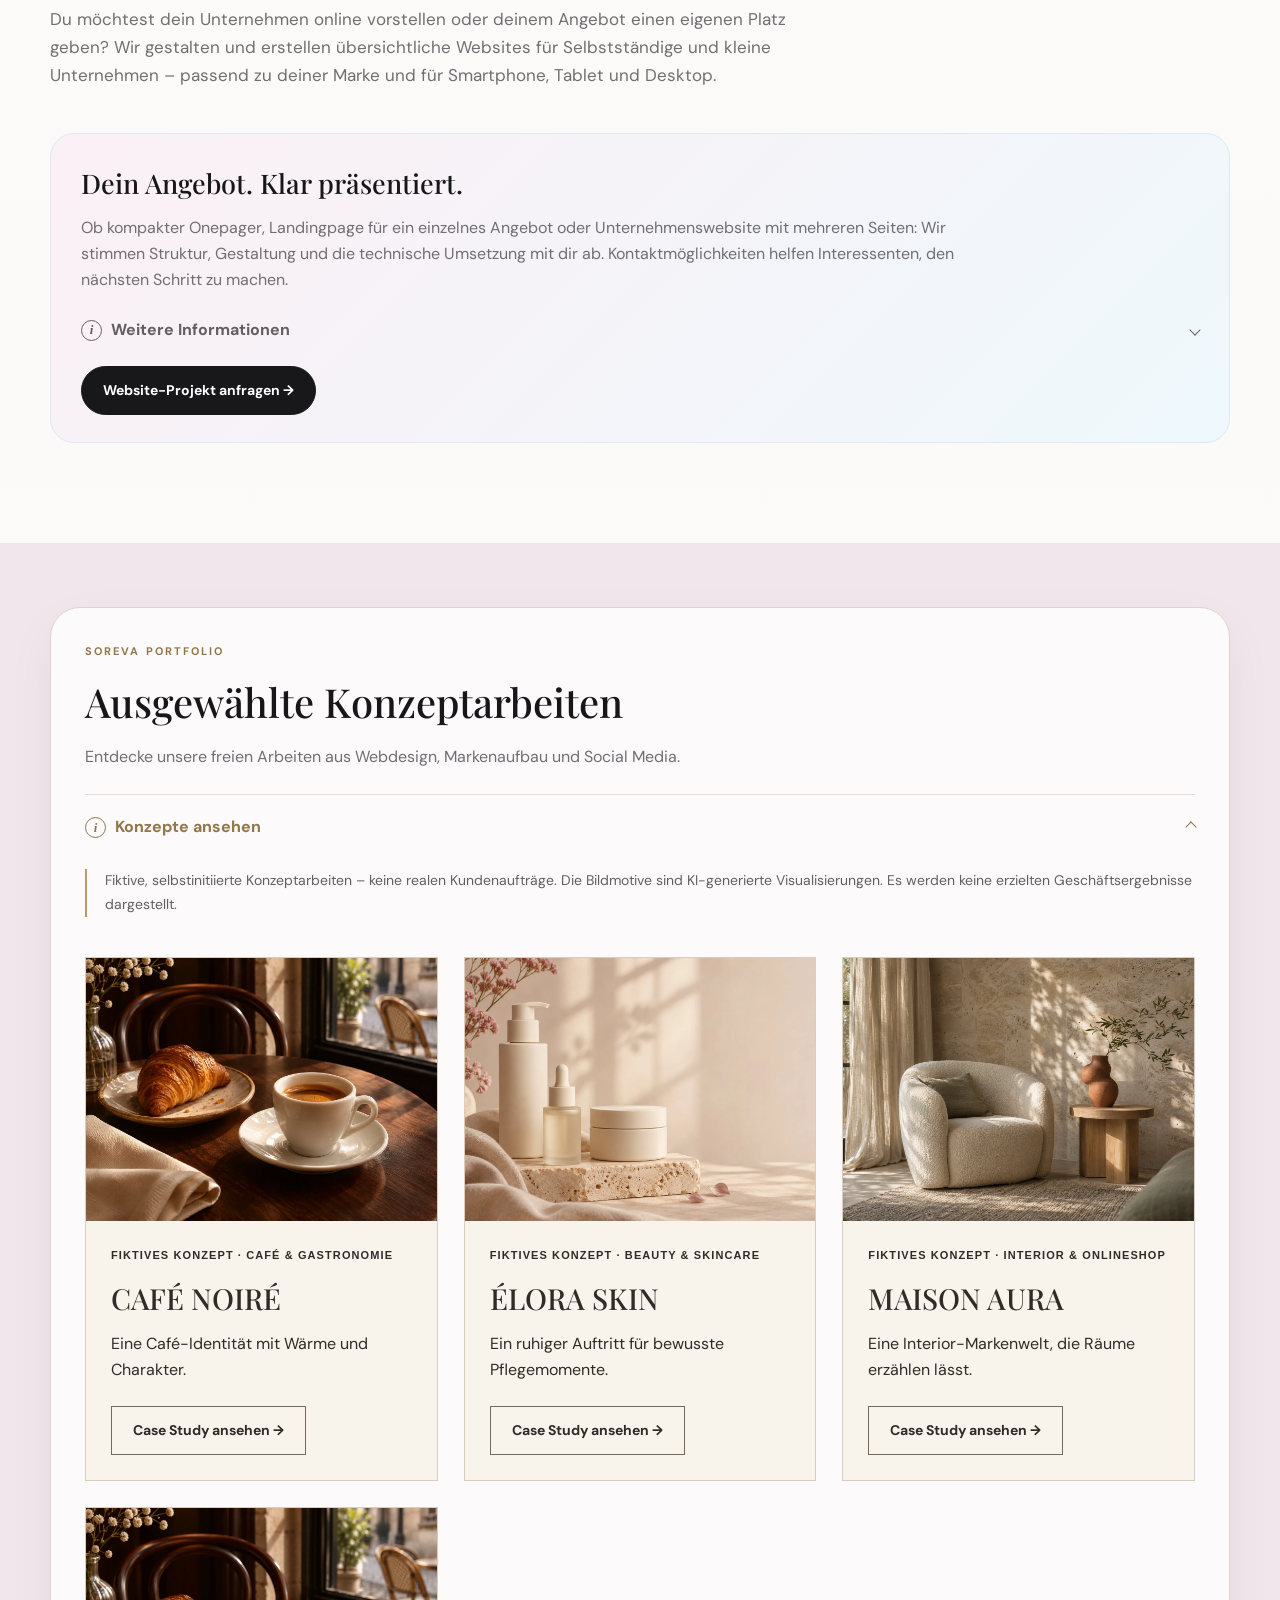
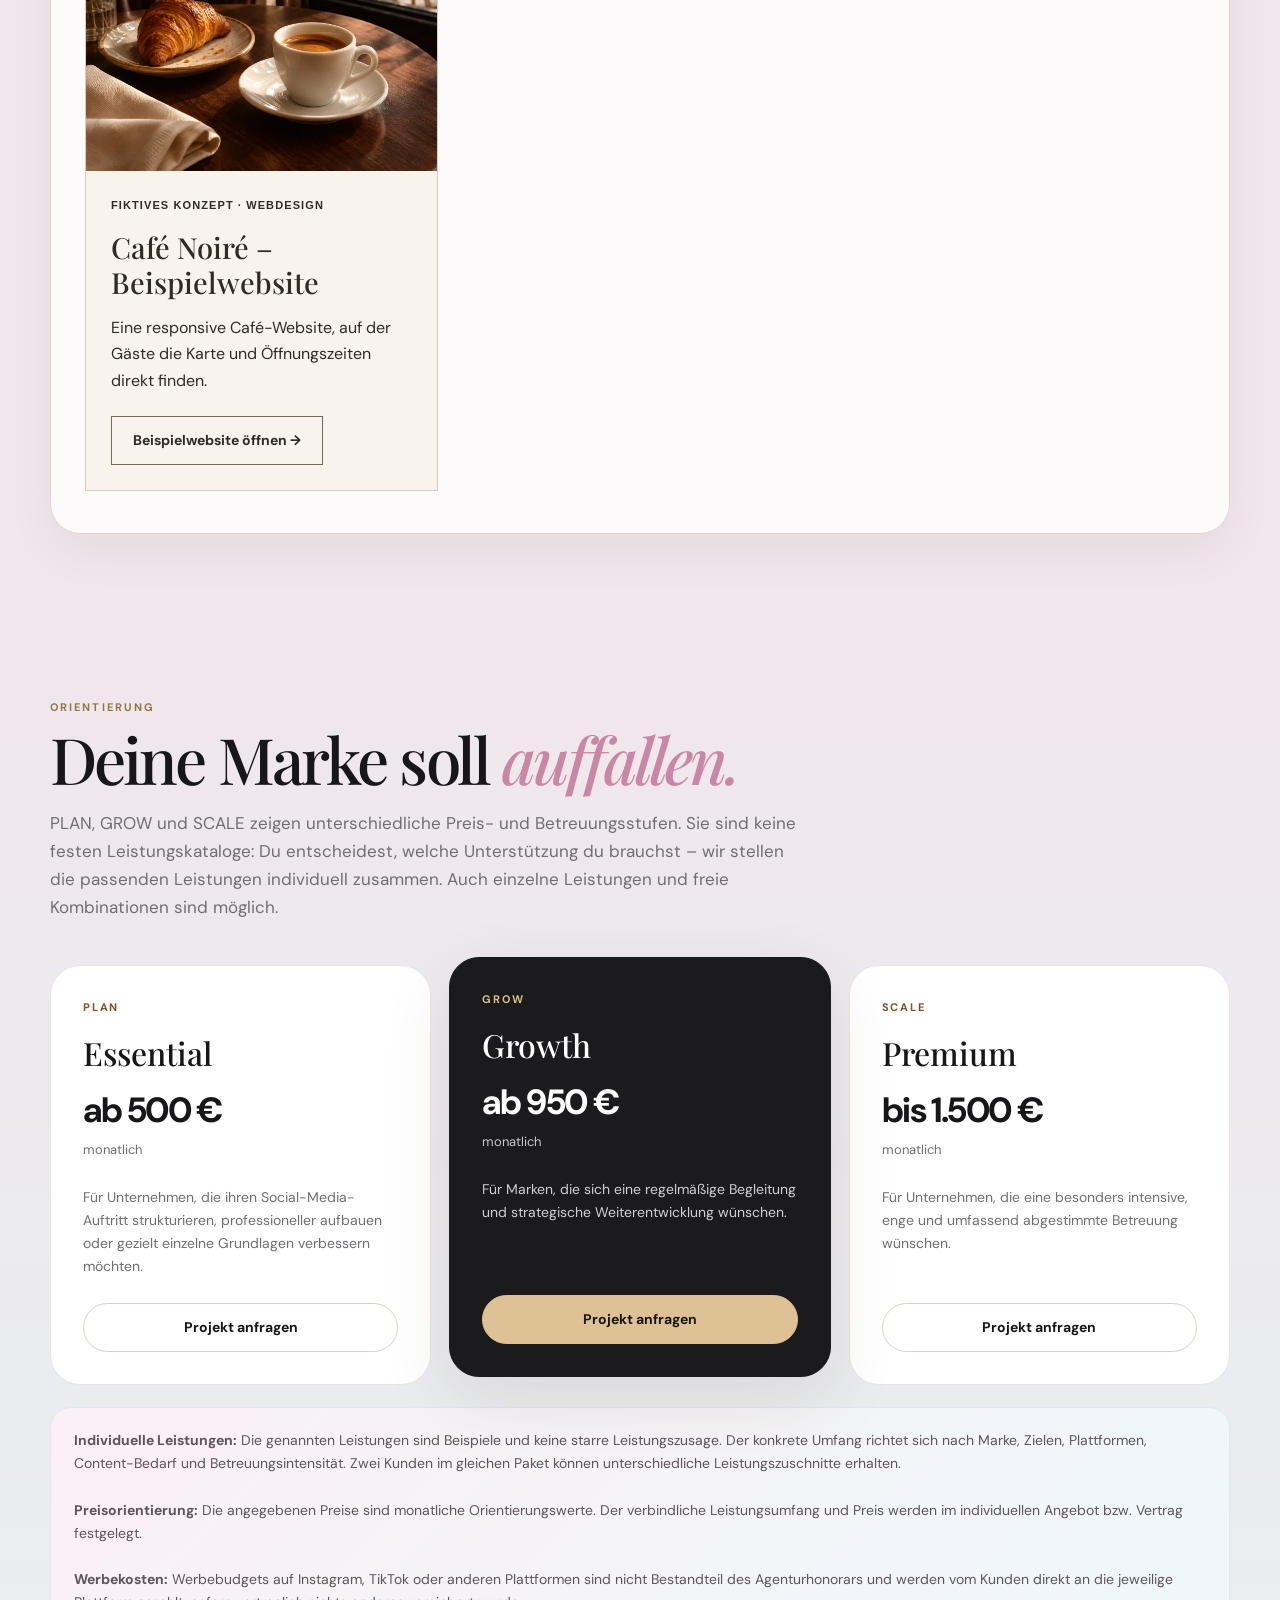
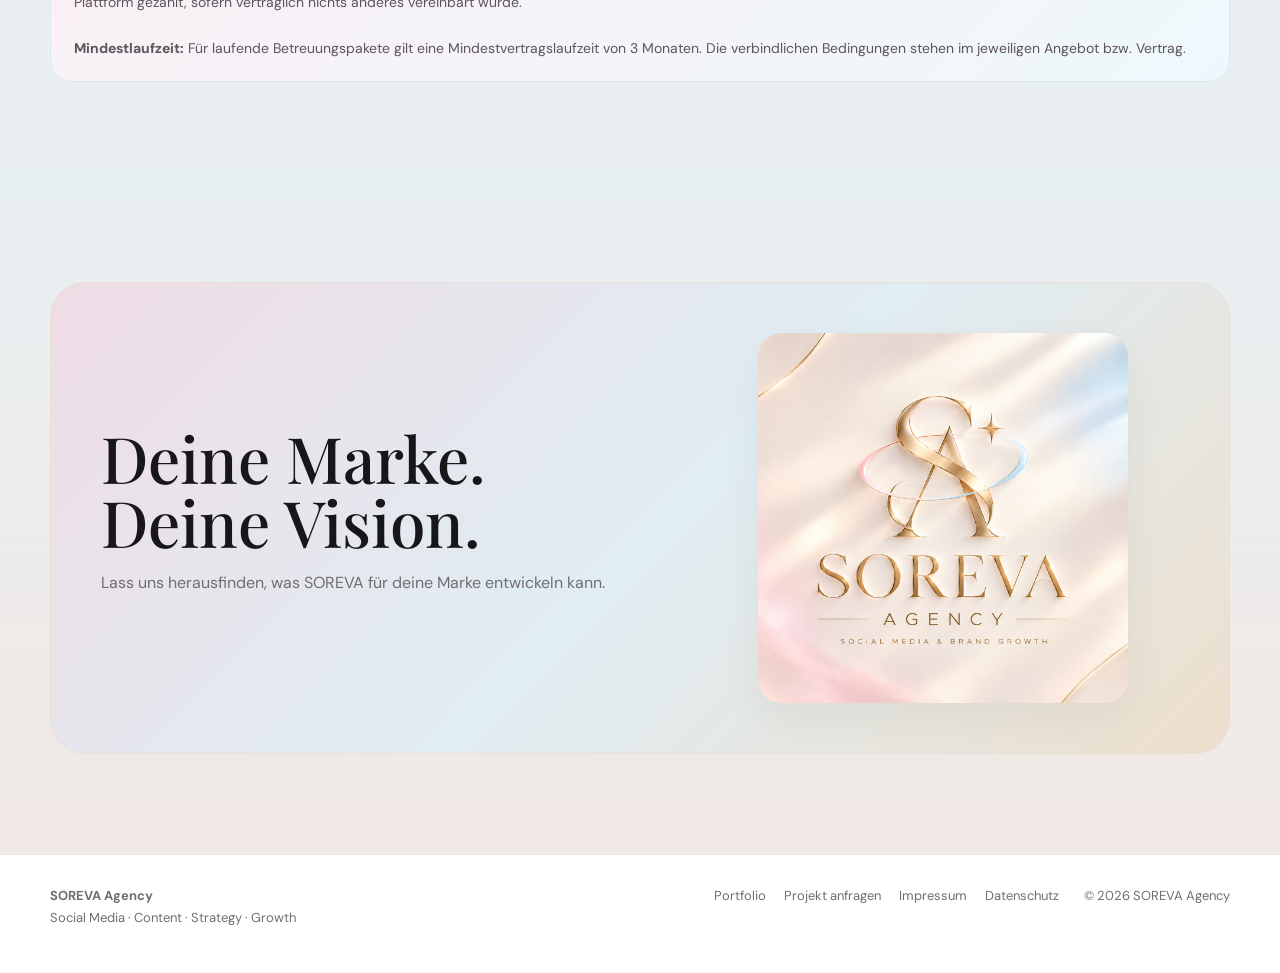
==== commit 70d3d672: "Claim in der mobilen Navigation verkleinern" ====
--- a/index.html
+++ b/index.html
@@ -14,7 +14,7 @@
 
 
 
-    <link rel="stylesheet" href="style.css?v=20261120-brand-balance">
+    <link rel="stylesheet" href="style.css?v=20261120-brand-mobile-balance">
     <link rel="stylesheet" href="portfolio.css">
     <style>
         .pf-cafe-projects {
--- a/style.css
+++ b/style.css
@@ -3311,7 +3311,7 @@
 }
 .webdesign-details { margin: 18px 0; }
 @media (max-width: 930px) {
-    .navbar .brand-tagline { font-size: 0.75rem; letter-spacing: .03em; }
+    .navbar .brand-tagline { font-size: clamp(0.5625rem, 2.4vw, 0.625rem); letter-spacing: .03em; }
 }
 
 .hero-content > .eyebrow {
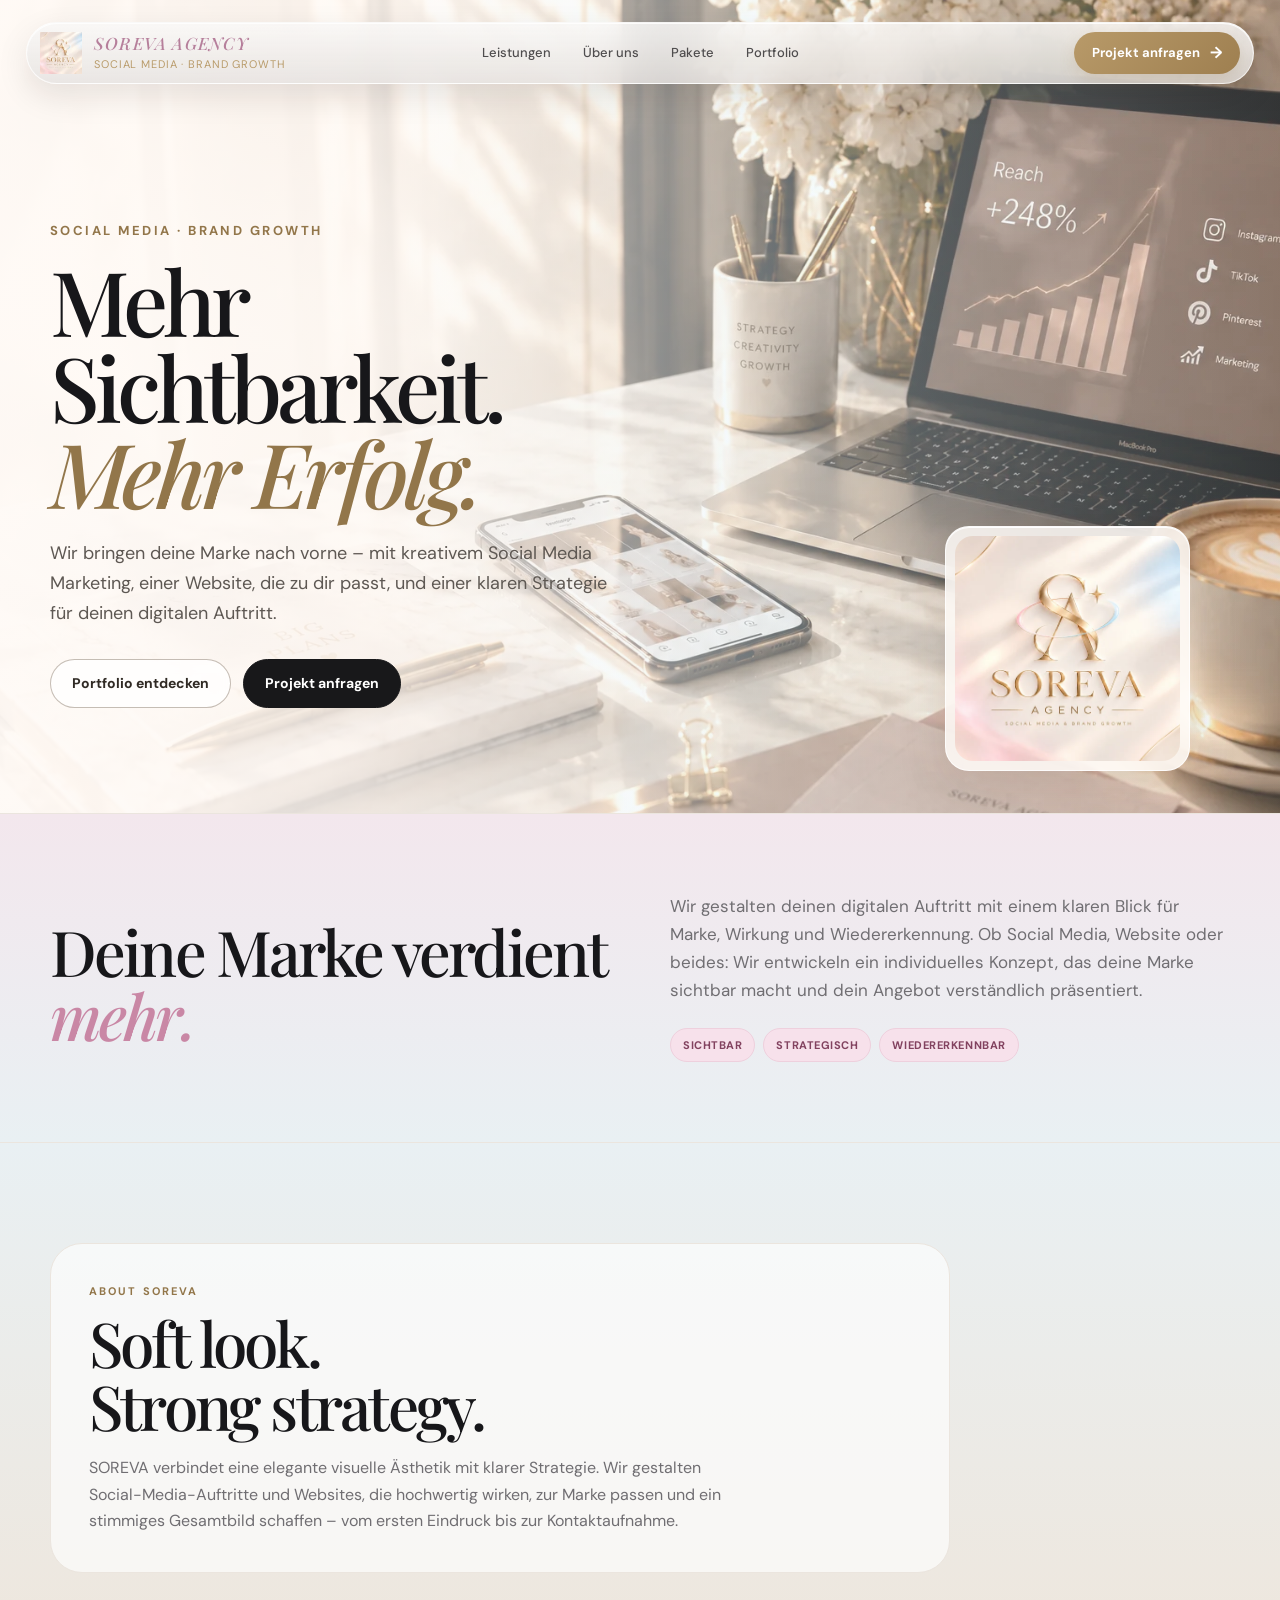
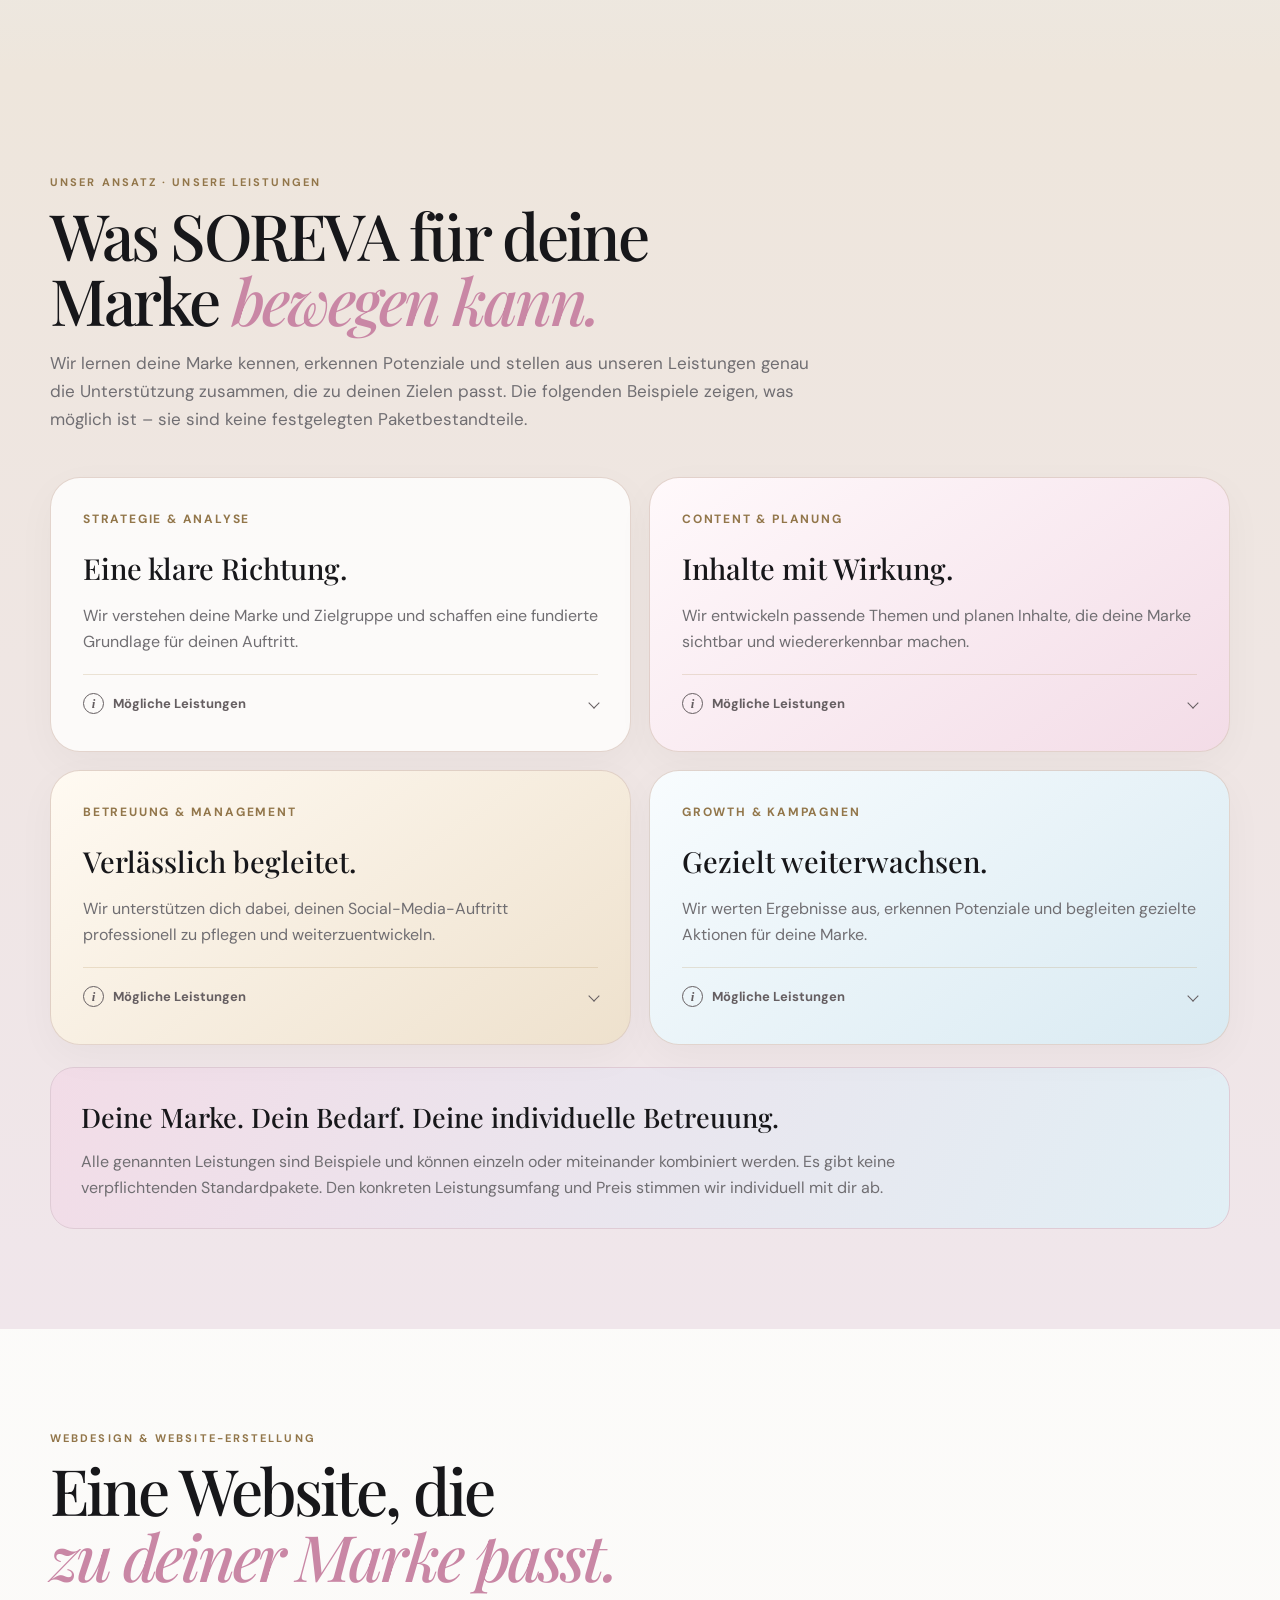
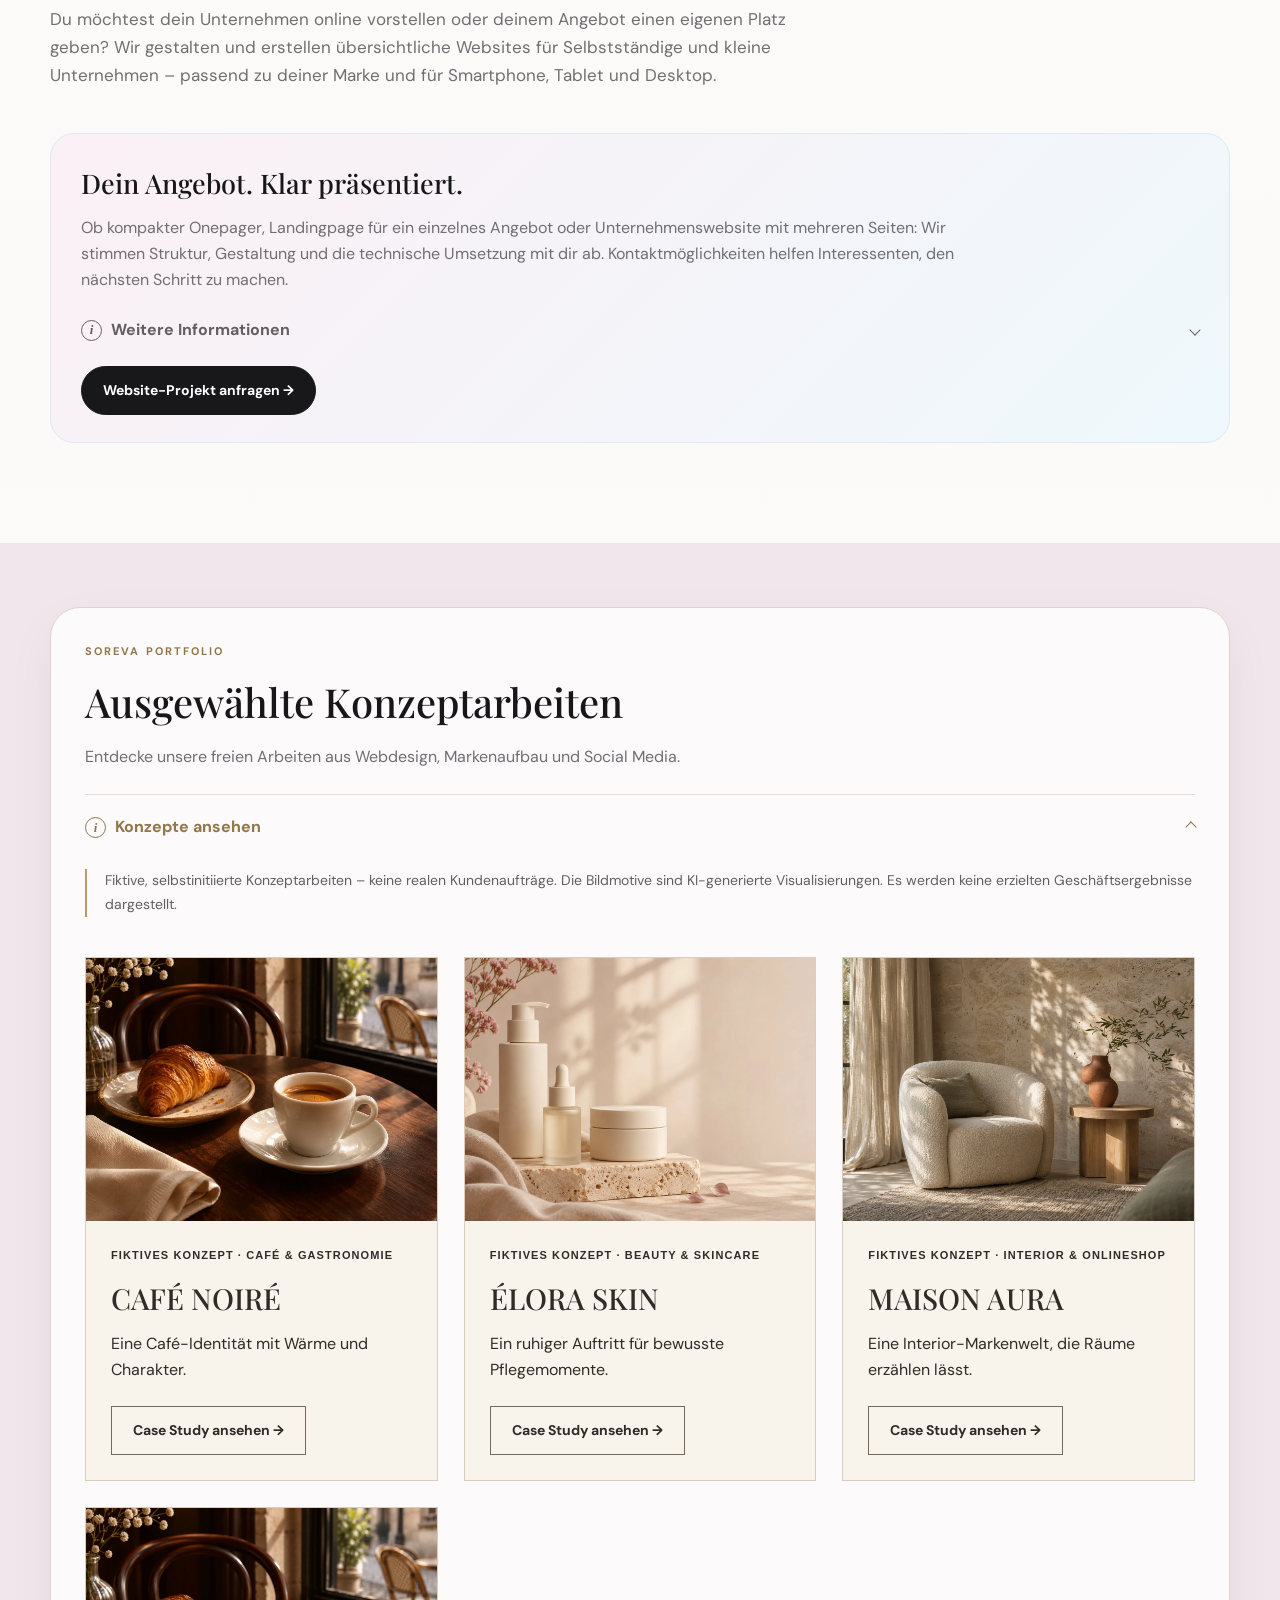
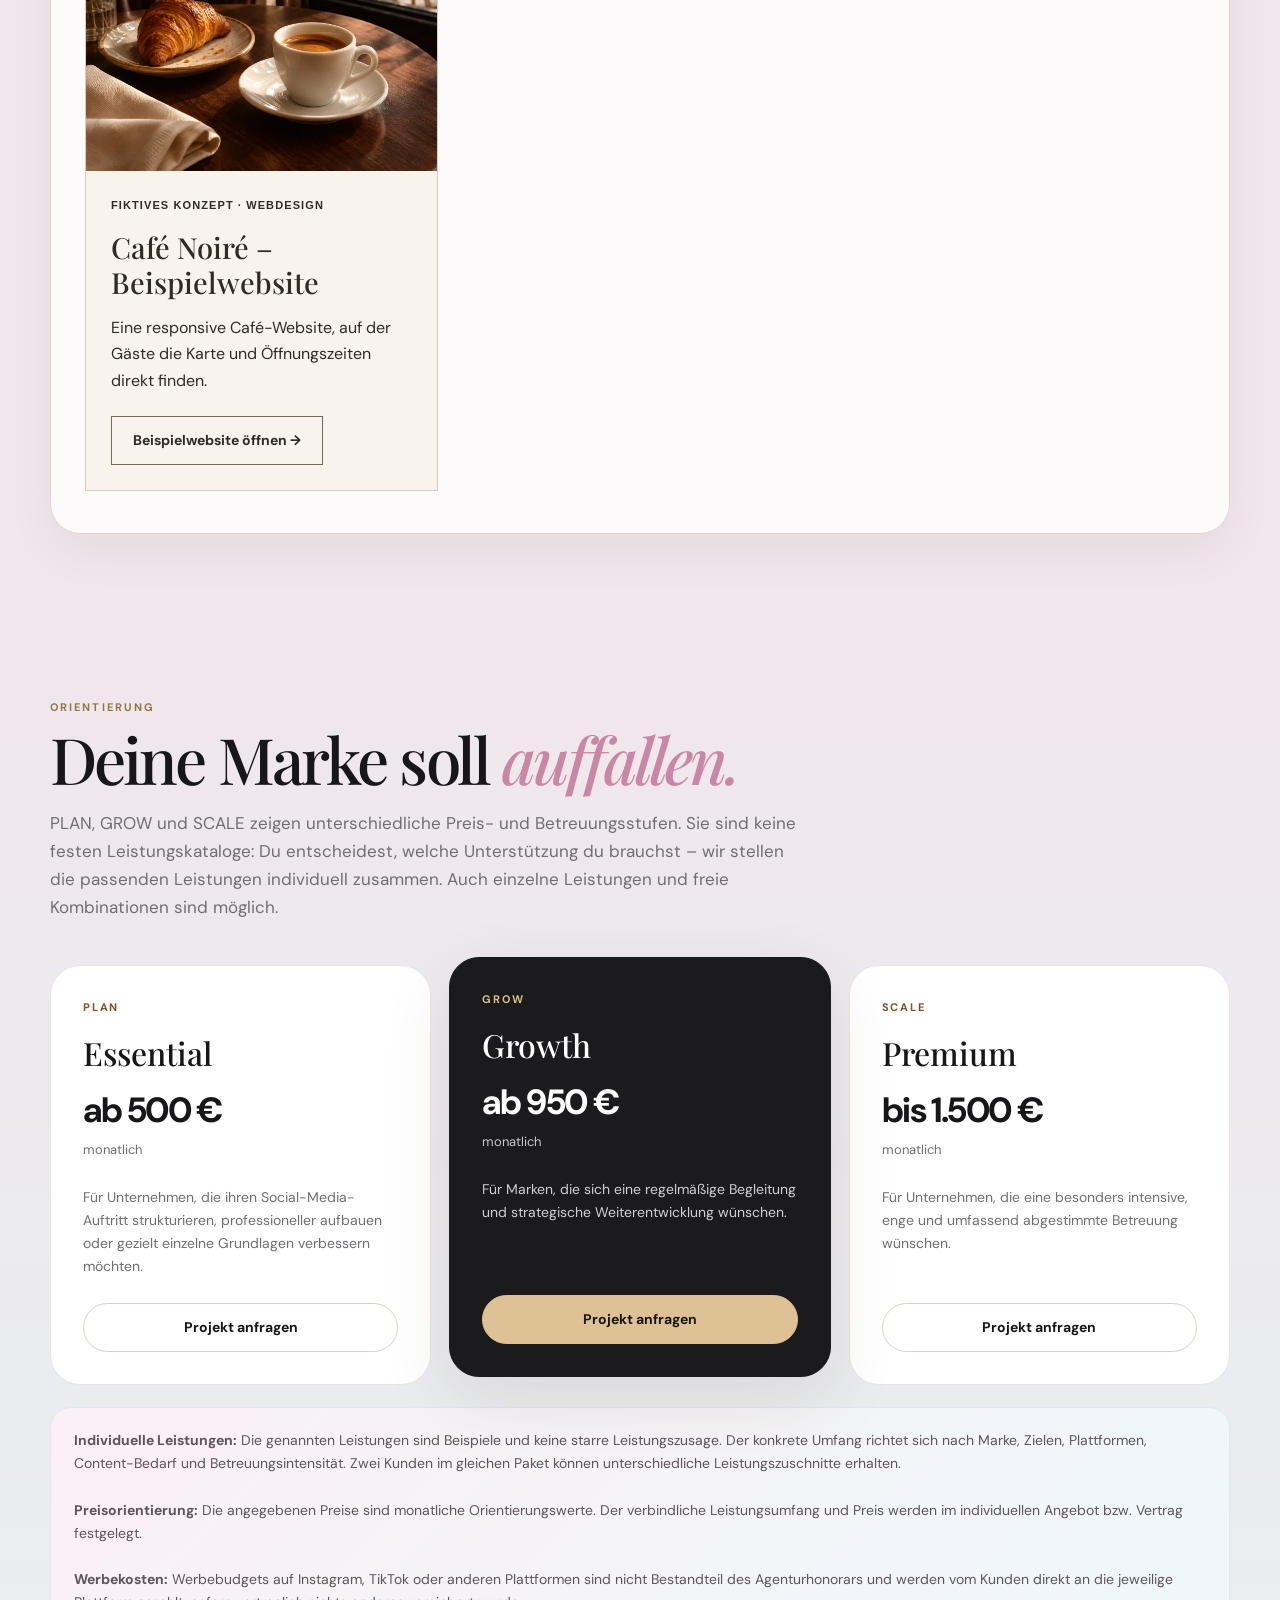
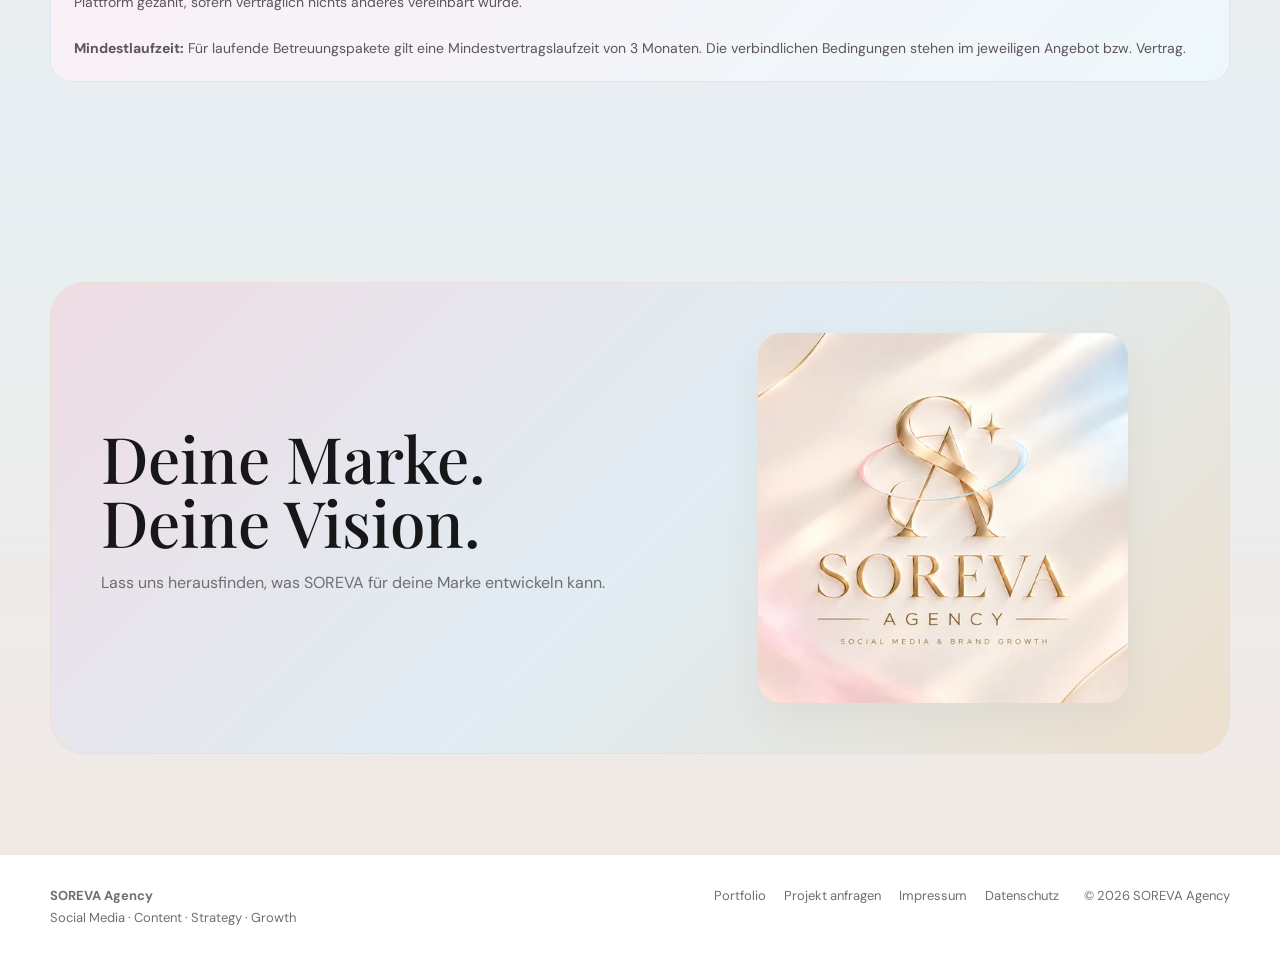
==== commit 67070767: "Logo und Einstiegsbild als optimierte WebP-Dateien ausliefern" ====
--- a/index.html
+++ b/index.html
@@ -14,7 +14,9 @@
 
 
 
-    <link rel="stylesheet" href="style.css?v=20261120-brand-mobile-balance">
+    <link rel="preload" as="image" type="image/webp" href="assets/hero-marketing-mobile.webp" media="(max-width: 760px)" fetchpriority="high">
+    <link rel="preload" as="image" type="image/webp" href="assets/hero-marketing-desktop.webp" media="(width > 760px)" fetchpriority="high">
+    <link rel="stylesheet" href="style.css?v=20261120-optimized-images">
     <link rel="stylesheet" href="portfolio.css">
     <style>
         .pf-cafe-projects {
@@ -49,7 +51,7 @@
     <div class="container nav-shell">
         <a href="index.html" class="brand" aria-label="SOREVA Agency Startseite">
             <img
-                src="assets/soreva-logo.png"
+                src="assets/soreva-logo-nav.webp"
                 alt="SOREVA Logo"
                 class="brand-logo"
             >
@@ -118,7 +120,7 @@
 
         <div class="hero-logo-panel">
             <img
-                src="assets/soreva-logo.png"
+                src="assets/soreva-logo.webp"
                 alt="SOREVA Agency Logo"
             >
         </div>
@@ -471,7 +473,7 @@
                 <div class="cta-logo">
 
                     <img
-                        src="assets/soreva-logo.png"
+                        src="assets/soreva-logo.webp"
                         alt="SOREVA Agency Logo"
                     >
 
--- a/style.css
+++ b/style.css
@@ -2022,7 +2022,7 @@
     inset: 0;
     z-index: -3;
 
-    background-image: url("assets/hero-marketing.png");
+    background-image: url("assets/hero-marketing-desktop.webp");
     background-size: cover;
     background-position: center center;
     background-repeat: no-repeat;
@@ -3317,3 +3317,9 @@
 .hero-content > .eyebrow {
     font-size: 0.8125rem;
 }
+
+@media (max-width: 760px) {
+    .hero-image-layer {
+        background-image: url("assets/hero-marketing-mobile.webp");
+    }
+}
